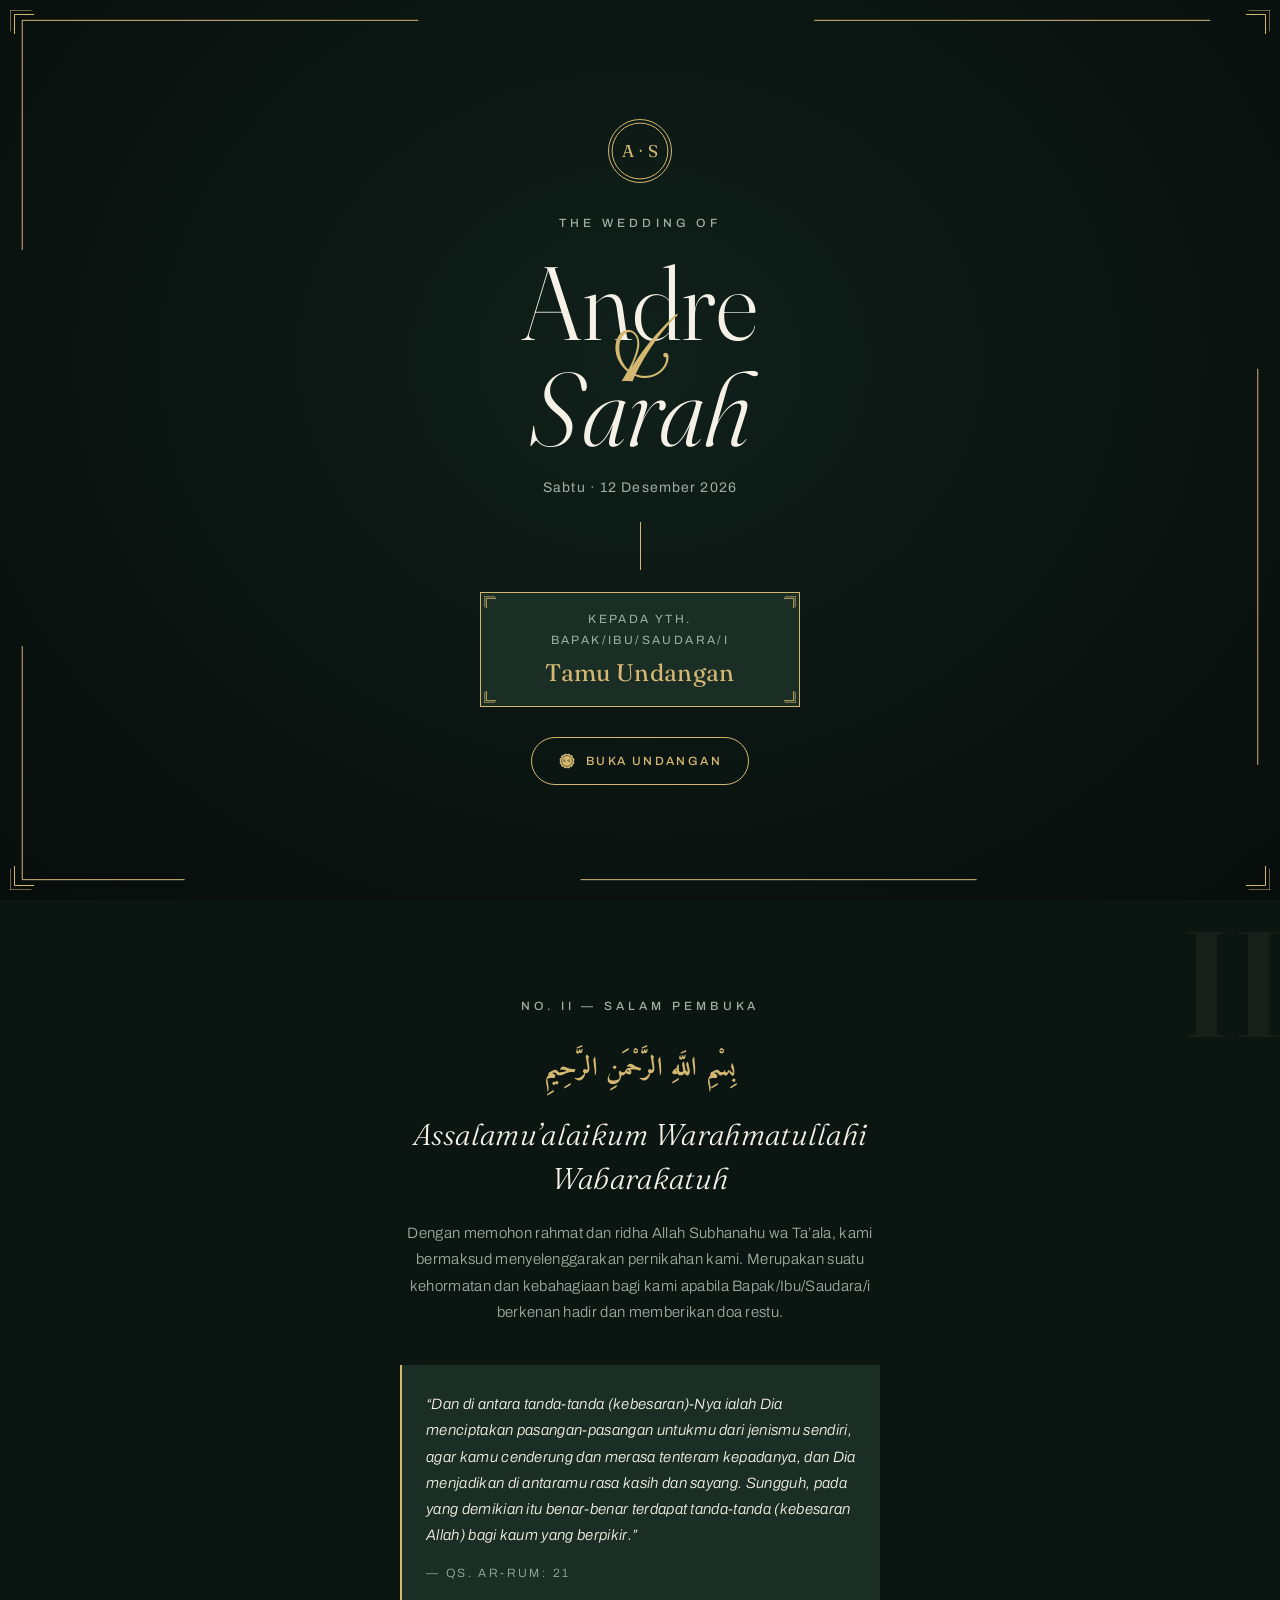
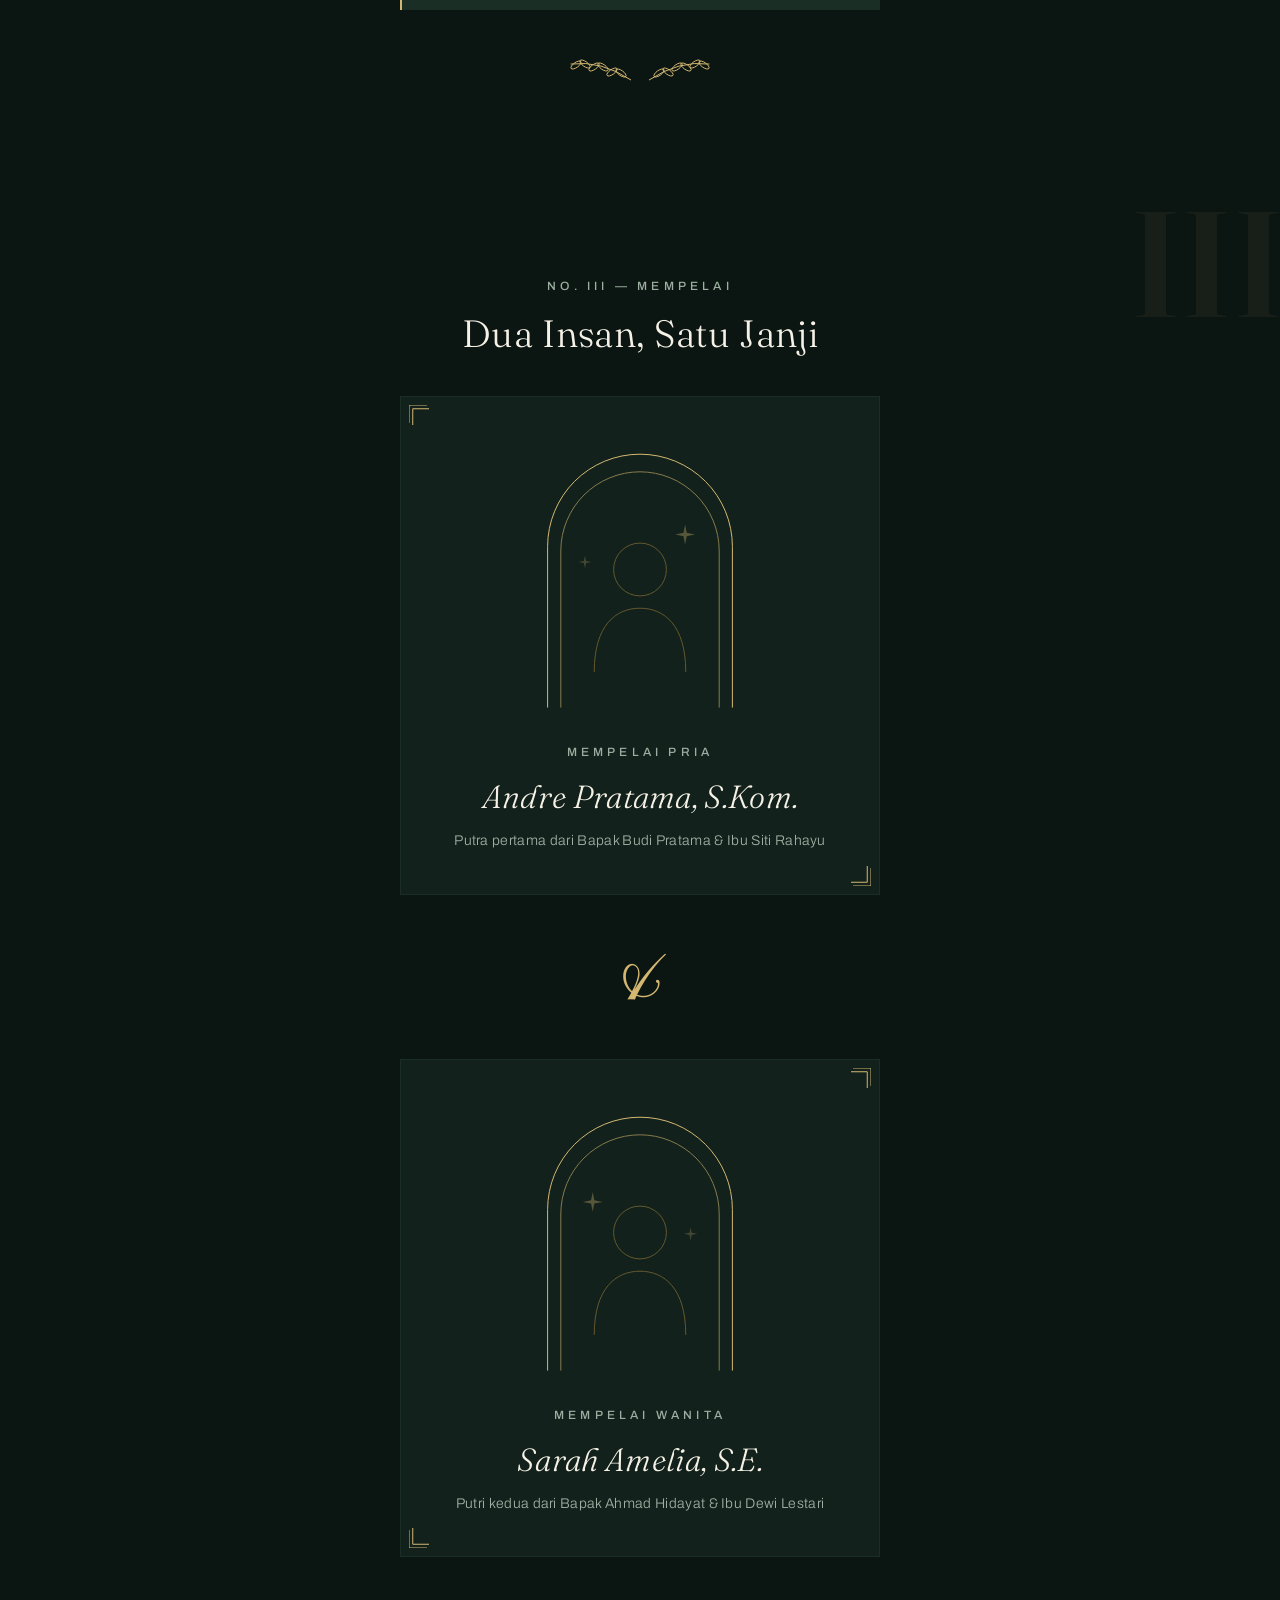
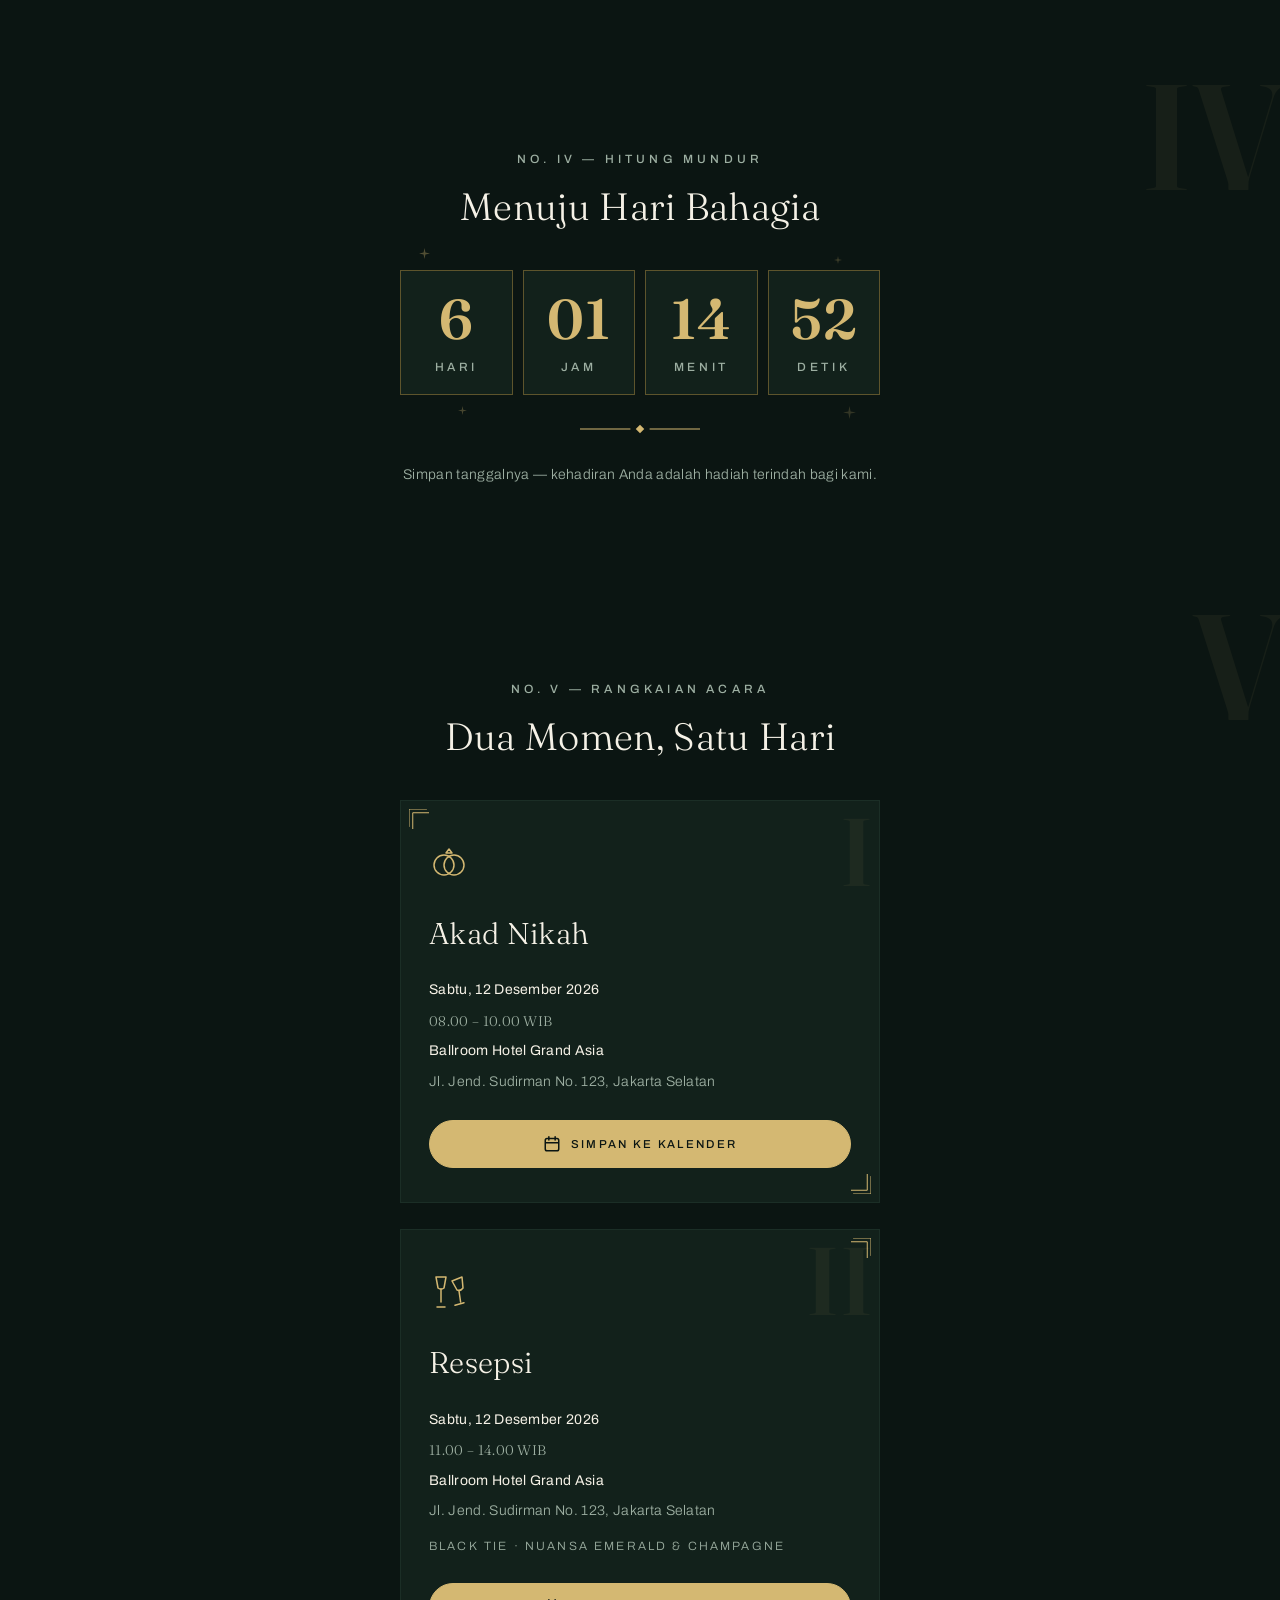
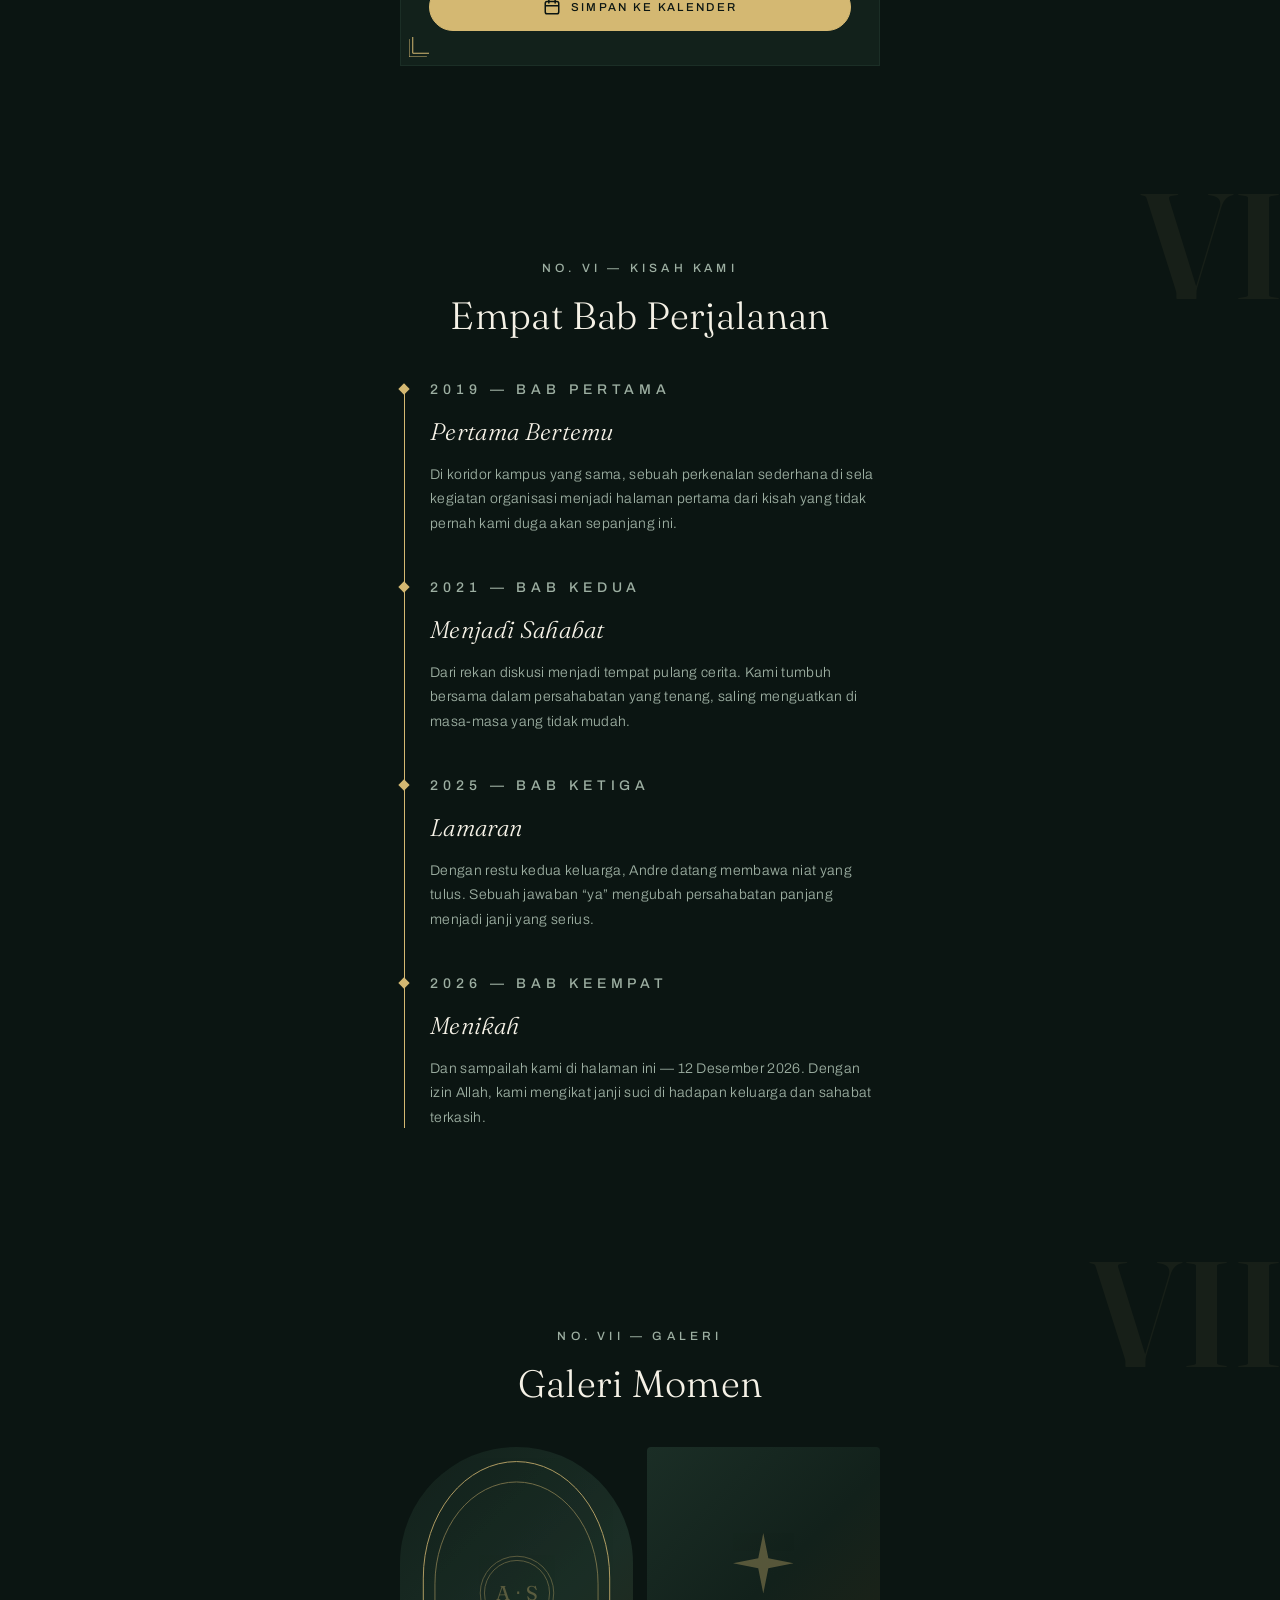
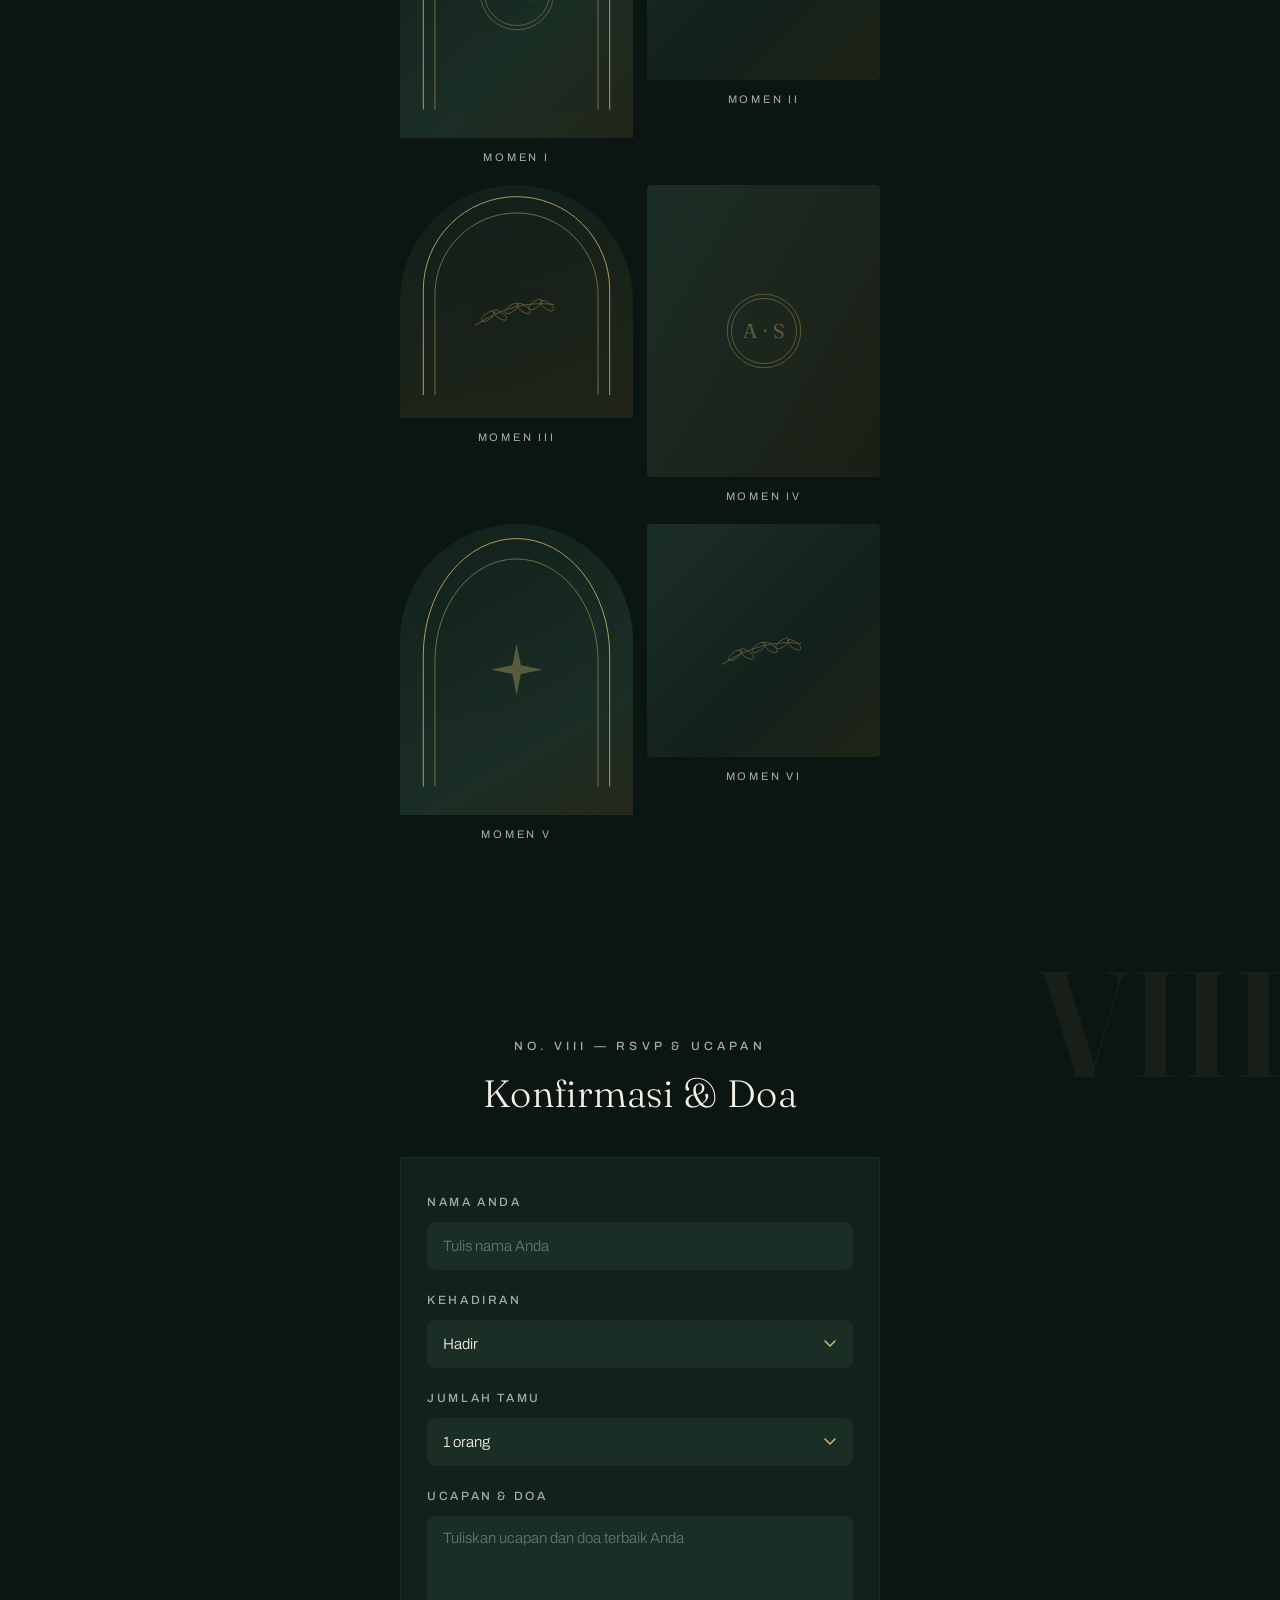
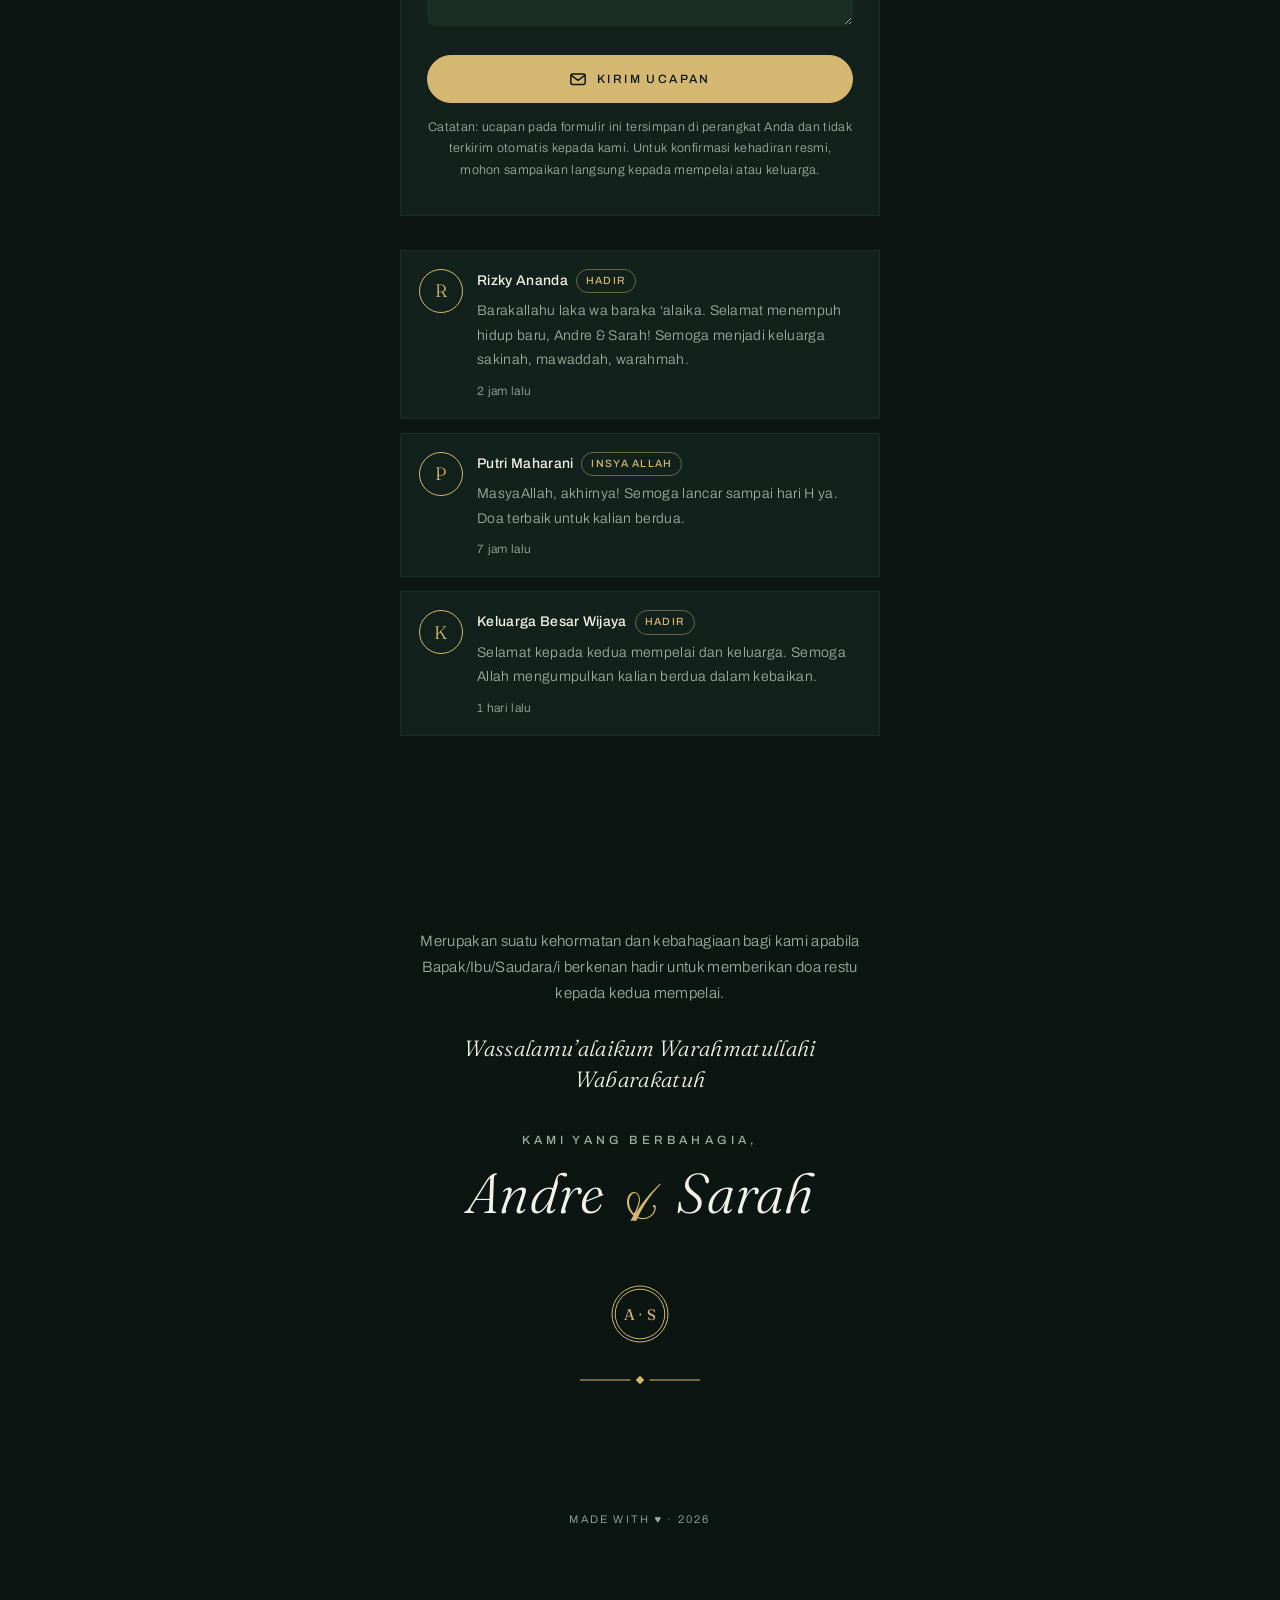
==== index.html @ 286a0708 "feat: undangan pernikahan digital + CMS Supabase (panel admin & RSVP)" ====
<!DOCTYPE html>
<html lang="id">
<head>
<meta charset="UTF-8">
<meta name="viewport" content="width=device-width, initial-scale=1">
<title>Undangan Pernikahan Andre &amp; Sarah</title>
<meta name="description" content="Undangan pernikahan Andre Pratama & Sarah Amelia — Sabtu, 12 Desember 2026, Ballroom Hotel Grand Asia, Jakarta Selatan.">
<meta property="og:title" content="Undangan Pernikahan Andre & Sarah">
<meta property="og:description" content="Dengan penuh syukur, kami mengundang Bapak/Ibu/Saudara/i pada pernikahan kami — Sabtu, 12 Desember 2026 di Ballroom Hotel Grand Asia, Jakarta Selatan.">
<meta property="og:type" content="website">
<link rel="preconnect" href="https://fonts.googleapis.com">
<link rel="preconnect" href="https://fonts.gstatic.com" crossorigin>
<link href="https://fonts.googleapis.com/css2?family=Fraunces:ital,opsz,wght@0,9..144,300;0,9..144,400;0,9..144,600;1,9..144,300;1,9..144,400;1,9..144,600&family=Archivo:wght@300;400;500&family=Pinyon+Script&family=Amiri:wght@400;700&display=swap" rel="stylesheet">
<link rel="stylesheet" href="css/style.css">
<noscript>
<style>
  .cover { display: none !important; }
  body.is-locked { overflow: auto !important; height: auto !important; }
  .reveal, [data-stagger].reveal > * { opacity: 1 !important; transform: none !important; }
  .hero-content { opacity: 1 !important; transform: none !important; }
  .hero-names .word { clip-path: inset(0) !important; }
  svg.draw use { stroke-dasharray: none !important; stroke-dashoffset: 0 !important; }
  svg.draw .orn-fill { opacity: 1 !important; }
  .timeline-spine { transform: none !important; }
  .story-node { transform: rotate(45deg) scale(1) !important; }
  .music-btn, .music-eq { display: none !important; }
</style>
</noscript>
</head>
<body class="is-locked">

<!-- ============ SVG SYMBOL LIBRARY (stroke-only, digambar sendiri) ============ -->
<svg style="display:none" aria-hidden="true" focusable="false">
  <defs>
    <linearGradient id="gradPortrait" x1="0" y1="0" x2="1" y2="1">
      <stop offset="0" stop-color="#1B2E26"/>
      <stop offset="1" stop-color="#12211B"/>
    </linearGradient>
  </defs>

  <!-- 1. Siku sudut art-deco -->
  <symbol id="corner" viewBox="0 0 32 32">
    <path d="M0 28 V0 H28" fill="none" stroke="currentColor" stroke-width="1" stroke-linecap="round" vector-effect="non-scaling-stroke" pathLength="1"/>
    <path d="M6 32 V6 H32" fill="none" stroke="currentColor" stroke-width="1" stroke-linecap="round" vector-effect="non-scaling-stroke" pathLength="1"/>
  </symbol>

  <!-- 2. Monogram lingkaran ganda A·S -->
  <symbol id="monogram" viewBox="0 0 80 80">
    <circle cx="40" cy="40" r="35" fill="none" stroke="currentColor" stroke-width="1" vector-effect="non-scaling-stroke" pathLength="1"/>
    <circle cx="40" cy="40" r="31" fill="none" stroke="currentColor" stroke-width="1" vector-effect="non-scaling-stroke" pathLength="1"/>
    <text x="40" y="47" text-anchor="middle" font-family="Fraunces, Georgia, serif" font-weight="400" font-size="19" fill="currentColor">A &#8231; S</text>
  </symbol>

  <!-- 3. Ranting zaitun -->
  <symbol id="olive" viewBox="0 0 64 44">
    <path d="M0 40 Q30 20 60 24" fill="none" stroke="currentColor" stroke-width="1" stroke-linecap="round" vector-effect="non-scaling-stroke" pathLength="1"/>
    <ellipse rx="6" ry="2.5" transform="translate(10 33) rotate(-35)" fill="none" stroke="currentColor" stroke-width="1" vector-effect="non-scaling-stroke" pathLength="1"/>
    <ellipse rx="6" ry="2.5" transform="translate(19 32) rotate(35)"  fill="none" stroke="currentColor" stroke-width="1" vector-effect="non-scaling-stroke" pathLength="1"/>
    <ellipse rx="6" ry="2.5" transform="translate(28 27) rotate(-35)" fill="none" stroke="currentColor" stroke-width="1" vector-effect="non-scaling-stroke" pathLength="1"/>
    <ellipse rx="6" ry="2.5" transform="translate(37 27) rotate(35)"  fill="none" stroke="currentColor" stroke-width="1" vector-effect="non-scaling-stroke" pathLength="1"/>
    <ellipse rx="6" ry="2.5" transform="translate(46 24) rotate(-35)" fill="none" stroke="currentColor" stroke-width="1" vector-effect="non-scaling-stroke" pathLength="1"/>
    <ellipse rx="6" ry="2.5" transform="translate(55 25) rotate(35)"  fill="none" stroke="currentColor" stroke-width="1" vector-effect="non-scaling-stroke" pathLength="1"/>
  </symbol>

  <!-- 4. Sparkle bintang-4 (satu-satunya fill selain seal/monogram text) -->
  <symbol id="sparkle" viewBox="0 0 24 24">
    <path d="M12 0 L14 10 L24 12 L14 14 L12 24 L10 14 L0 12 L10 10 Z" fill="currentColor" stroke="none"/>
  </symbol>

  <!-- 5. Divider hairline + belah ketupat -->
  <symbol id="divider" viewBox="0 0 120 12">
    <line x1="0" y1="6" x2="50" y2="6" stroke="currentColor" stroke-width="1" stroke-linecap="round" vector-effect="non-scaling-stroke" pathLength="1"/>
    <rect x="-3" y="-3" width="6" height="6" transform="translate(60 6) rotate(45)" fill="currentColor" stroke="none" class="orn-fill"/>
    <line x1="70" y1="6" x2="120" y2="6" stroke="currentColor" stroke-width="1" stroke-linecap="round" vector-effect="non-scaling-stroke" pathLength="1"/>
  </symbol>

  <!-- 6. Arch garis ganda -->
  <symbol id="arch" viewBox="0 0 100 100" preserveAspectRatio="none">
    <path d="M10 90 V45 A40 40 0 0 1 90 45 V90" fill="none" stroke="currentColor" stroke-width="1" stroke-linecap="round" vector-effect="non-scaling-stroke" pathLength="1"/>
    <path d="M15 90 V47 A35 35 0 0 1 85 47 V90" fill="none" stroke="currentColor" stroke-width="1" stroke-linecap="round" opacity="0.6" vector-effect="non-scaling-stroke" pathLength="1"/>
  </symbol>

  <!-- 7. Wax seal 12 lobus A·S -->
  <symbol id="seal" viewBox="0 0 80 80">
    <path d="M70 40
      A9 9 0 0 1 65.98 55 A9 9 0 0 1 55 65.98 A9 9 0 0 1 40 70
      A9 9 0 0 1 25 65.98 A9 9 0 0 1 14.02 55 A9 9 0 0 1 10 40
      A9 9 0 0 1 14.02 25 A9 9 0 0 1 25 14.02 A9 9 0 0 1 40 10
      A9 9 0 0 1 55 14.02 A9 9 0 0 1 65.98 25 A9 9 0 0 1 70 40 Z"
      fill="currentColor" stroke="none"/>
    <circle cx="40" cy="40" r="24" fill="none" stroke="#0B1512" stroke-width="1" opacity="0.55" vector-effect="non-scaling-stroke"/>
    <text x="40" y="46" text-anchor="middle" font-family="Fraunces, Georgia, serif" font-weight="400" font-size="17" fill="#0B1512">A&#183;S</text>
  </symbol>

  <!-- 8. Chip kartu -->
  <symbol id="chip" viewBox="0 0 28 20">
    <rect x="1" y="1" width="26" height="18" rx="4" fill="none" stroke="currentColor" stroke-width="1.5" vector-effect="non-scaling-stroke"/>
    <line x1="1" y1="7.5" x2="27" y2="7.5" stroke="currentColor" stroke-width="1.5" vector-effect="non-scaling-stroke"/>
    <line x1="1" y1="12.5" x2="27" y2="12.5" stroke="currentColor" stroke-width="1.5" vector-effect="non-scaling-stroke"/>
    <line x1="14" y1="7.5" x2="14" y2="12.5" stroke="currentColor" stroke-width="1.5" vector-effect="non-scaling-stroke"/>
  </symbol>

  <!-- 9. Ikon mini set (stroke 1.5) -->
  <symbol id="ic-pin" viewBox="0 0 20 20">
    <path d="M10 18 C10 18 4 12.5 4 8 A6 6 0 0 1 16 8 C16 12.5 10 18 10 18 Z" fill="none" stroke="currentColor" stroke-width="1.5" stroke-linecap="round" stroke-linejoin="round" vector-effect="non-scaling-stroke"/>
    <circle cx="10" cy="8" r="2.2" fill="none" stroke="currentColor" stroke-width="1.5" vector-effect="non-scaling-stroke"/>
  </symbol>
  <symbol id="ic-cal" viewBox="0 0 20 20">
    <rect x="2.5" y="4" width="15" height="13.5" rx="2" fill="none" stroke="currentColor" stroke-width="1.5" vector-effect="non-scaling-stroke"/>
    <line x1="2.5" y1="8.5" x2="17.5" y2="8.5" stroke="currentColor" stroke-width="1.5" vector-effect="non-scaling-stroke"/>
    <line x1="6.5" y1="2" x2="6.5" y2="5.5" stroke="currentColor" stroke-width="1.5" stroke-linecap="round" vector-effect="non-scaling-stroke"/>
    <line x1="13.5" y1="2" x2="13.5" y2="5.5" stroke="currentColor" stroke-width="1.5" stroke-linecap="round" vector-effect="non-scaling-stroke"/>
  </symbol>
  <symbol id="ic-note" viewBox="0 0 20 20">
    <path d="M7 16 V4.5 L16 3 V14" fill="none" stroke="currentColor" stroke-width="1.5" stroke-linecap="round" stroke-linejoin="round" vector-effect="non-scaling-stroke"/>
    <circle cx="4.8" cy="16" r="2.2" fill="none" stroke="currentColor" stroke-width="1.5" vector-effect="non-scaling-stroke"/>
    <circle cx="13.8" cy="14" r="2.2" fill="none" stroke="currentColor" stroke-width="1.5" vector-effect="non-scaling-stroke"/>
  </symbol>
  <symbol id="ic-copy" viewBox="0 0 20 20">
    <rect x="6.5" y="6.5" width="10" height="11" rx="2" fill="none" stroke="currentColor" stroke-width="1.5" vector-effect="non-scaling-stroke"/>
    <path d="M4 13.5 H3.5 A1.5 1.5 0 0 1 2 12 V4 A1.5 1.5 0 0 1 3.5 2.5 H11 A1.5 1.5 0 0 1 12.5 4 V4.5" fill="none" stroke="currentColor" stroke-width="1.5" stroke-linecap="round" vector-effect="non-scaling-stroke"/>
  </symbol>
  <symbol id="ic-check" viewBox="0 0 20 20">
    <path d="M4 10.5 L8.5 15 L16 5.5" fill="none" stroke="currentColor" stroke-width="1.5" stroke-linecap="round" stroke-linejoin="round" vector-effect="non-scaling-stroke"/>
  </symbol>
  <symbol id="ic-rings" viewBox="0 0 20 20">
    <circle cx="7.5" cy="11" r="5" fill="none" stroke="currentColor" stroke-width="1.5" vector-effect="non-scaling-stroke"/>
    <circle cx="12.5" cy="11" r="5" fill="none" stroke="currentColor" stroke-width="1.5" vector-effect="non-scaling-stroke"/>
    <path d="M10 3 L8.5 5 H11.5 Z" fill="none" stroke="currentColor" stroke-width="1.5" stroke-linejoin="round" vector-effect="non-scaling-stroke"/>
  </symbol>
  <symbol id="ic-toast" viewBox="0 0 20 20">
    <path d="M3.5 2.5 H8.5 L7.5 8 A2.6 2.6 0 0 1 4.5 8 Z" fill="none" stroke="currentColor" stroke-width="1.5" stroke-linecap="round" stroke-linejoin="round" vector-effect="non-scaling-stroke"/>
    <path d="M6 8.5 V15 M4 17.5 H8" fill="none" stroke="currentColor" stroke-width="1.5" stroke-linecap="round" vector-effect="non-scaling-stroke"/>
    <path d="M11.5 4.5 L16.5 2.5 L17 8 A2.6 2.6 0 0 1 14 9 Z" fill="none" stroke="currentColor" stroke-width="1.5" stroke-linecap="round" stroke-linejoin="round" vector-effect="non-scaling-stroke"/>
    <path d="M15 9.4 L15.8 15 M13 16.6 L17.5 15.4" fill="none" stroke="currentColor" stroke-width="1.5" stroke-linecap="round" vector-effect="non-scaling-stroke"/>
  </symbol>
  <symbol id="ic-envelope" viewBox="0 0 20 20">
    <rect x="2" y="4.5" width="16" height="11.5" rx="2" fill="none" stroke="currentColor" stroke-width="1.5" vector-effect="non-scaling-stroke"/>
    <path d="M2.5 6 L10 11.5 L17.5 6" fill="none" stroke="currentColor" stroke-width="1.5" stroke-linecap="round" stroke-linejoin="round" vector-effect="non-scaling-stroke"/>
  </symbol>

  <!-- Siluet potret -->
  <symbol id="silhouette" viewBox="0 0 100 100">
    <circle cx="50" cy="38" r="15" fill="none" stroke="#A8873F" stroke-width="1" opacity="0.55" vector-effect="non-scaling-stroke"/>
    <path d="M24 96 C24 70 36 60 50 60 C64 60 76 70 76 96" fill="none" stroke="#A8873F" stroke-width="1" opacity="0.55" stroke-linecap="round" vector-effect="non-scaling-stroke"/>
  </symbol>
</svg>

<!-- ============ COVER OVERLAY ============ -->
<div class="cover" id="cover">
  <!-- Panel kiri -->
  <div class="cover-panel cover-panel--left">
    <div class="cover-inner">
      <svg class="cover-frame" viewBox="0 0 100 100" preserveAspectRatio="none" aria-hidden="true">
        <rect x="0.5" y="0.5" width="99" height="99" fill="none" stroke="var(--gold)" stroke-width="1" vector-effect="non-scaling-stroke" pathLength="1"/>
      </svg>
      <svg class="cover-corner cover-corner--tl" aria-hidden="true"><use href="#corner"/></svg>
      <svg class="cover-corner cover-corner--tr" aria-hidden="true"><use href="#corner"/></svg>
      <svg class="cover-corner cover-corner--br" aria-hidden="true"><use href="#corner"/></svg>
      <svg class="cover-corner cover-corner--bl" aria-hidden="true"><use href="#corner"/></svg>

      <svg class="cover-mono" aria-hidden="true"><use href="#monogram"/></svg>
      <p class="eyebrow cover-fade cf-1">The Wedding Of</p>
      <div class="cover-names cover-fade cf-2">
        <span class="name name--groom">Andre</span>
        <span class="sr-only"> dan </span>
        <span class="cover-amp script" aria-hidden="true">&amp;</span>
        <span class="name name--bride">Sarah</span>
      </div>
      <p class="cover-date cover-fade cf-3">Sabtu &#183; 12 Desember 2026</p>
      <div class="cover-vline cover-fade cf-4" aria-hidden="true"></div>
      <div class="guest-chip cover-fade cf-5">
        <svg class="chip-corner chip-corner--tl" aria-hidden="true"><use href="#corner"/></svg>
        <svg class="chip-corner chip-corner--tr" aria-hidden="true"><use href="#corner"/></svg>
        <svg class="chip-corner chip-corner--br" aria-hidden="true"><use href="#corner"/></svg>
        <svg class="chip-corner chip-corner--bl" aria-hidden="true"><use href="#corner"/></svg>
        <p class="chip-label">Kepada Yth. Bapak/Ibu/Saudara/i</p>
        <p class="chip-name js-guest">Tamu Undangan</p>
      </div>
      <button type="button" class="btn js-open cover-fade cf-6">
        <svg aria-hidden="true"><use href="#seal"/></svg>
        <span>Buka Undangan</span>
      </button>
    </div>
  </div>
  <!-- Panel kanan (cermin visual, disembunyikan dari pembaca layar) -->
  <div class="cover-panel cover-panel--right" aria-hidden="true">
    <div class="cover-inner">
      <svg class="cover-frame" viewBox="0 0 100 100" preserveAspectRatio="none">
        <rect x="0.5" y="0.5" width="99" height="99" fill="none" stroke="var(--gold)" stroke-width="1" vector-effect="non-scaling-stroke" pathLength="1"/>
      </svg>
      <svg class="cover-corner cover-corner--tl"><use href="#corner"/></svg>
      <svg class="cover-corner cover-corner--tr"><use href="#corner"/></svg>
      <svg class="cover-corner cover-corner--br"><use href="#corner"/></svg>
      <svg class="cover-corner cover-corner--bl"><use href="#corner"/></svg>

      <svg class="cover-mono"><use href="#monogram"/></svg>
      <p class="eyebrow cover-fade cf-1">The Wedding Of</p>
      <div class="cover-names cover-fade cf-2">
        <span class="name name--groom">Andre</span>
        <span class="cover-amp script">&amp;</span>
        <span class="name name--bride">Sarah</span>
      </div>
      <p class="cover-date cover-fade cf-3">Sabtu &#183; 12 Desember 2026</p>
      <div class="cover-vline cover-fade cf-4"></div>
      <div class="guest-chip cover-fade cf-5">
        <svg class="chip-corner chip-corner--tl"><use href="#corner"/></svg>
        <svg class="chip-corner chip-corner--tr"><use href="#corner"/></svg>
        <svg class="chip-corner chip-corner--br"><use href="#corner"/></svg>
        <svg class="chip-corner chip-corner--bl"><use href="#corner"/></svg>
        <p class="chip-label">Kepada Yth. Bapak/Ibu/Saudara/i</p>
        <p class="chip-name js-guest">Tamu Undangan</p>
      </div>
      <button type="button" class="btn js-open cover-fade cf-6" tabindex="-1">
        <svg aria-hidden="true"><use href="#seal"/></svg>
        <span>Buka Undangan</span>
      </button>
    </div>
  </div>
</div>

<main id="utama">

  <!-- ============ No. I — HERO ============ -->
  <section class="section hero" aria-labelledby="hero-title">
    <span class="ghost" aria-hidden="true">I</span>
    <div class="hero-content">
      <p class="eyebrow center" style="margin-bottom:20px">No. I &#8212; The Wedding Of</p>
      <h1 id="hero-title" class="hero-names">
        <span class="word word--andre">Andre</span>
        <span class="sr-only"> dan </span>
        <span class="hero-amp" aria-hidden="true">&amp;</span>
        <span class="word word--sarah">Sarah</span>
      </h1>
      <p class="hero-date-num" data-bind="date.numeric">12 . 12 . 2026</p>
      <p class="hero-sub" data-bind="date.display">Sabtu, 12 Desember 2026</p>

      <svg class="spark" style="top:12%; left:10%; width:12px; height:12px; opacity:0.35" aria-hidden="true"><use href="#sparkle"/></svg>
      <svg class="spark" style="top:20%; right:12%; width:8px; height:8px; opacity:0.25" aria-hidden="true"><use href="#sparkle"/></svg>
      <svg class="spark" style="top:46%; left:6%; width:10px; height:10px; opacity:0.3" aria-hidden="true"><use href="#sparkle"/></svg>
      <svg class="spark" style="bottom:26%; right:8%; width:16px; height:16px; opacity:0.2" aria-hidden="true"><use href="#sparkle"/></svg>
      <svg class="spark" style="bottom:14%; left:16%; width:9px; height:9px; opacity:0.4" aria-hidden="true"><use href="#sparkle"/></svg>

      <p class="hero-scroll" aria-hidden="true">Gulir</p>
    </div>
    <div class="marquee" aria-hidden="true">
      <div class="marquee-track">
        <span>Andre &amp; Sarah &#8212; Sabtu 12 Desember 2026 &#8212; Andre &amp; Sarah &#8212; Sabtu 12 Desember 2026 &#8212; Andre &amp; Sarah &#8212; Sabtu 12 Desember 2026 &#8212;&nbsp;</span>
        <span>Andre &amp; Sarah &#8212; Sabtu 12 Desember 2026 &#8212; Andre &amp; Sarah &#8212; Sabtu 12 Desember 2026 &#8212; Andre &amp; Sarah &#8212; Sabtu 12 Desember 2026 &#8212;&nbsp;</span>
      </div>
    </div>
  </section>

  <!-- ============ No. II — SALAM PEMBUKA ============ -->
  <section class="section center" aria-labelledby="salam-title">
    <span class="ghost" aria-hidden="true">II</span>
    <div class="container">
      <header class="sec-head reveal center" style="margin-bottom:26px">
        <p class="eyebrow">No. II &#8212; Salam Pembuka</p>
      </header>
      <div class="reveal" data-stagger>
        <p class="arabic" lang="ar" dir="rtl">&#1576;&#1616;&#1587;&#1618;&#1605;&#1616; &#1575;&#1604;&#1604;&#1617;&#1614;&#1607;&#1616; &#1575;&#1604;&#1585;&#1617;&#1614;&#1581;&#1618;&#1605;&#1614;&#1606;&#1616; &#1575;&#1604;&#1585;&#1617;&#1614;&#1581;&#1616;&#1610;&#1605;&#1616;</p>
        <h2 id="salam-title" class="salam-fraunces">Assalamu&#8217;alaikum Warahmatullahi Wabarakatuh</h2>
        <p class="opening-para">Dengan memohon rahmat dan ridha Allah Subhanahu wa Ta&#8217;ala, kami bermaksud menyelenggarakan pernikahan kami. Merupakan suatu kehormatan dan kebahagiaan bagi kami apabila Bapak/Ibu/Saudara/i berkenan hadir dan memberikan doa restu.</p>
      </div>
      <blockquote class="quote-block reveal">
        <p data-bind="quote.text">&#8220;Dan di antara tanda-tanda (kebesaran)-Nya ialah Dia menciptakan pasangan-pasangan untukmu dari jenismu sendiri, agar kamu cenderung dan merasa tenteram kepadanya, dan Dia menjadikan di antaramu rasa kasih dan sayang. Sungguh, pada yang demikian itu benar-benar terdapat tanda-tanda (kebesaran Allah) bagi kaum yang berpikir.&#8221;</p>
        <cite data-bind="quote.source">&#8212; QS. Ar-Rum: 21</cite>
      </blockquote>
      <div class="olive-pair reveal">
        <svg class="draw" aria-hidden="true"><use href="#olive"/></svg>
        <svg class="draw" aria-hidden="true"><use href="#olive"/></svg>
      </div>
    </div>
  </section>

  <!-- ============ No. III — MEMPELAI ============ -->
  <section class="section" aria-labelledby="mempelai-title">
    <span class="ghost" aria-hidden="true">III</span>
    <div class="container">
      <header class="sec-head reveal center">
        <p class="eyebrow">No. III &#8212; Mempelai</p>
        <h2 id="mempelai-title">Dua Insan, Satu Janji</h2>
      </header>

      <article class="couple-card reveal">
        <svg class="card-corner" style="top:8px; left:8px" aria-hidden="true"><use href="#corner"/></svg>
        <svg class="card-corner" style="bottom:8px; right:8px; transform:rotate(180deg)" aria-hidden="true"><use href="#corner"/></svg>
        <svg class="portrait" viewBox="0 0 100 125" role="img" aria-label="Ilustrasi potret mempelai pria">
          <path d="M8 121 V48 A42 42 0 0 1 92 48 V121 Z" fill="url(#gradPortrait)"/>
          <path d="M8 121 V48 A42 42 0 0 1 92 48 V121" fill="none" stroke="var(--gold)" stroke-width="1" stroke-linecap="round" vector-effect="non-scaling-stroke"/>
          <path d="M14 121 V50 A36 36 0 0 1 86 50 V121" fill="none" stroke="var(--gold)" stroke-width="1" stroke-linecap="round" opacity="0.6" vector-effect="non-scaling-stroke"/>
          <use href="#silhouette" x="10" y="28" width="80" height="80"/>
          <use href="#sparkle" x="66" y="38" width="9" height="9" style="color:var(--gold); opacity:0.35"/>
          <use href="#sparkle" x="22" y="52" width="6" height="6" style="color:var(--gold); opacity:0.25"/>
        </svg>
        <p class="eyebrow">Mempelai Pria</p>
        <h3 class="couple-name" data-bind="groom.name">Andre Pratama, S.Kom.</h3>
        <p class="couple-parents" data-bind="groom.parents">Putra pertama dari Bapak Budi Pratama &amp; Ibu Siti Rahayu</p>
      </article>

      <p class="couple-amp reveal" aria-hidden="true">&amp;</p>

      <article class="couple-card reveal">
        <svg class="card-corner" style="top:8px; right:8px; transform:rotate(90deg)" aria-hidden="true"><use href="#corner"/></svg>
        <svg class="card-corner" style="bottom:8px; left:8px; transform:rotate(270deg)" aria-hidden="true"><use href="#corner"/></svg>
        <svg class="portrait" viewBox="0 0 100 125" role="img" aria-label="Ilustrasi potret mempelai wanita">
          <path d="M8 121 V48 A42 42 0 0 1 92 48 V121 Z" fill="url(#gradPortrait)"/>
          <path d="M8 121 V48 A42 42 0 0 1 92 48 V121" fill="none" stroke="var(--gold)" stroke-width="1" stroke-linecap="round" vector-effect="non-scaling-stroke"/>
          <path d="M14 121 V50 A36 36 0 0 1 86 50 V121" fill="none" stroke="var(--gold)" stroke-width="1" stroke-linecap="round" opacity="0.6" vector-effect="non-scaling-stroke"/>
          <use href="#silhouette" x="10" y="28" width="80" height="80"/>
          <use href="#sparkle" x="24" y="40" width="9" height="9" style="color:var(--gold); opacity:0.35"/>
          <use href="#sparkle" x="70" y="56" width="6" height="6" style="color:var(--gold); opacity:0.25"/>
        </svg>
        <p class="eyebrow">Mempelai Wanita</p>
        <h3 class="couple-name" data-bind="bride.name">Sarah Amelia, S.E.</h3>
        <p class="couple-parents" data-bind="bride.parents">Putri kedua dari Bapak Ahmad Hidayat &amp; Ibu Dewi Lestari</p>
      </article>
    </div>
  </section>

  <!-- ============ No. IV — HITUNG MUNDUR ============ -->
  <section class="section" aria-labelledby="countdown-title">
    <span class="ghost" aria-hidden="true">IV</span>
    <div class="container">
      <header class="sec-head reveal center">
        <p class="eyebrow">No. IV &#8212; Hitung Mundur</p>
        <h2 id="countdown-title">Menuju Hari Bahagia</h2>
      </header>
      <div class="countdown-wrap reveal" id="countdownWrap">
        <svg class="spark" style="top:-22px; left:4%; width:11px; height:11px; opacity:0.35" aria-hidden="true"><use href="#sparkle"/></svg>
        <svg class="spark" style="top:-14px; right:8%; width:8px; height:8px; opacity:0.25" aria-hidden="true"><use href="#sparkle"/></svg>
        <svg class="spark" style="bottom:-20px; left:12%; width:9px; height:9px; opacity:0.3" aria-hidden="true"><use href="#sparkle"/></svg>
        <svg class="spark" style="bottom:-24px; right:5%; width:13px; height:13px; opacity:0.2" aria-hidden="true"><use href="#sparkle"/></svg>
        <div class="countdown" role="timer" aria-label="Hitung mundur menuju hari pernikahan">
          <div class="cd-box"><span class="cd-num" id="cdDays">--</span><span class="cd-label">Hari</span></div>
          <div class="cd-box"><span class="cd-num" id="cdHours">--</span><span class="cd-label">Jam</span></div>
          <div class="cd-box"><span class="cd-num" id="cdMins">--</span><span class="cd-label">Menit</span></div>
          <div class="cd-box"><span class="cd-num" id="cdSecs">--</span><span class="cd-label">Detik</span></div>
        </div>
        <p class="cd-done">Hari Bahagia Telah Tiba</p>
      </div>
      <div class="divider-wrap reveal"><svg class="draw" aria-hidden="true"><use href="#divider"/></svg></div>
      <p class="center reveal" style="color:var(--muted); font-size:14px">Simpan tanggalnya &#8212; kehadiran Anda adalah hadiah terindah bagi kami.</p>
    </div>
  </section>

  <!-- ============ No. V — RANGKAIAN ACARA ============ -->
  <section class="section" aria-labelledby="acara-title">
    <span class="ghost" aria-hidden="true">V</span>
    <div class="container">
      <header class="sec-head reveal center">
        <p class="eyebrow">No. V &#8212; Rangkaian Acara</p>
        <h2 id="acara-title">Dua Momen, Satu Hari</h2>
      </header>

      <article class="event-card reveal">
        <span class="ghost" aria-hidden="true">I</span>
        <svg style="position:absolute; top:8px; left:8px; width:20px; height:20px; color:var(--gold)" aria-hidden="true"><use href="#corner"/></svg>
        <svg style="position:absolute; bottom:8px; right:8px; width:20px; height:20px; color:var(--gold); transform:rotate(180deg)" aria-hidden="true"><use href="#corner"/></svg>
        <svg class="ev-icon" aria-hidden="true"><use href="#ic-rings"/></svg>
        <h3 data-bind="events.0.name">Akad Nikah</h3>
        <div class="ev-rows">
          <p class="ev-strong" data-bind="date.display">Sabtu, 12 Desember 2026</p>
          <p class="ev-time" data-bind="events.0.time">08.00 &#8211; 10.00 WIB</p>
          <p class="ev-strong" data-bind="venue.name">Ballroom Hotel Grand Asia</p>
          <p data-bind="venue.address">Jl. Jend. Sudirman No. 123, Jakarta Selatan</p>
        </div>
        <div class="ev-actions">
          <a class="btn js-maps" href="https://www.google.com/maps/search/?api=1&amp;query=Ballroom%20Hotel%20Grand%20Asia%2C%20Jl.%20Jend.%20Sudirman%20No.%20123%2C%20Jakarta%20Selatan" target="_blank" rel="noopener">
            <svg aria-hidden="true"><use href="#ic-pin"/></svg>
            <span>Petunjuk Lokasi</span>
          </a>
          <a class="btn btn--solid js-calendar" href="#" target="_blank" rel="noopener">
            <svg aria-hidden="true"><use href="#ic-cal"/></svg>
            <span>Simpan ke Kalender</span>
          </a>
        </div>
      </article>

      <article class="event-card reveal">
        <span class="ghost" aria-hidden="true">II</span>
        <svg style="position:absolute; top:8px; right:8px; width:20px; height:20px; color:var(--gold); transform:rotate(90deg)" aria-hidden="true"><use href="#corner"/></svg>
        <svg style="position:absolute; bottom:8px; left:8px; width:20px; height:20px; color:var(--gold); transform:rotate(270deg)" aria-hidden="true"><use href="#corner"/></svg>
        <svg class="ev-icon" aria-hidden="true"><use href="#ic-toast"/></svg>
        <h3 data-bind="events.1.name">Resepsi</h3>
        <div class="ev-rows">
          <p class="ev-strong" data-bind="date.display">Sabtu, 12 Desember 2026</p>
          <p class="ev-time" data-bind="events.1.time">11.00 &#8211; 14.00 WIB</p>
          <p class="ev-strong" data-bind="venue.name">Ballroom Hotel Grand Asia</p>
          <p data-bind="venue.address">Jl. Jend. Sudirman No. 123, Jakarta Selatan</p>
        </div>
        <p class="ev-dress" data-bind="events.1.dresscode">Black Tie &#183; Nuansa Emerald &amp; Champagne</p>
        <div class="ev-actions">
          <a class="btn js-maps" href="https://www.google.com/maps/search/?api=1&amp;query=Ballroom%20Hotel%20Grand%20Asia%2C%20Jl.%20Jend.%20Sudirman%20No.%20123%2C%20Jakarta%20Selatan" target="_blank" rel="noopener">
            <svg aria-hidden="true"><use href="#ic-pin"/></svg>
            <span>Petunjuk Lokasi</span>
          </a>
          <a class="btn btn--solid js-calendar" href="#" target="_blank" rel="noopener">
            <svg aria-hidden="true"><use href="#ic-cal"/></svg>
            <span>Simpan ke Kalender</span>
          </a>
        </div>
      </article>
    </div>
  </section>

  <!-- ============ No. VI — KISAH KAMI ============ -->
  <section class="section" aria-labelledby="kisah-title">
    <span class="ghost" aria-hidden="true">VI</span>
    <div class="container">
      <header class="sec-head reveal center">
        <p class="eyebrow">No. VI &#8212; Kisah Kami</p>
        <h2 id="kisah-title">Empat Bab Perjalanan</h2>
      </header>
      <div class="timeline reveal" id="timeline">
        <div class="timeline-spine" aria-hidden="true"></div>
        <article class="story-item">
          <span class="story-node" aria-hidden="true"></span>
          <p class="story-year">2019 &#8212; Bab Pertama</p>
          <h3>Pertama Bertemu</h3>
          <p>Di koridor kampus yang sama, sebuah perkenalan sederhana di sela kegiatan organisasi menjadi halaman pertama dari kisah yang tidak pernah kami duga akan sepanjang ini.</p>
        </article>
        <article class="story-item">
          <span class="story-node" aria-hidden="true"></span>
          <p class="story-year">2021 &#8212; Bab Kedua</p>
          <h3>Menjadi Sahabat</h3>
          <p>Dari rekan diskusi menjadi tempat pulang cerita. Kami tumbuh bersama dalam persahabatan yang tenang, saling menguatkan di masa-masa yang tidak mudah.</p>
        </article>
        <article class="story-item">
          <span class="story-node" aria-hidden="true"></span>
          <p class="story-year">2025 &#8212; Bab Ketiga</p>
          <h3>Lamaran</h3>
          <p>Dengan restu kedua keluarga, Andre datang membawa niat yang tulus. Sebuah jawaban &#8220;ya&#8221; mengubah persahabatan panjang menjadi janji yang serius.</p>
        </article>
        <article class="story-item">
          <span class="story-node" aria-hidden="true"></span>
          <p class="story-year">2026 &#8212; Bab Keempat</p>
          <h3>Menikah</h3>
          <p>Dan sampailah kami di halaman ini &#8212; 12 Desember 2026. Dengan izin Allah, kami mengikat janji suci di hadapan keluarga dan sahabat terkasih.</p>
        </article>
      </div>
    </div>
  </section>

  <!-- ============ No. VII — GALERI ============ -->
  <section class="section" aria-labelledby="galeri-title">
    <span class="ghost" aria-hidden="true">VII</span>
    <div class="container">
      <header class="sec-head reveal center">
        <p class="eyebrow">No. VII &#8212; Galeri</p>
        <h2 id="galeri-title">Galeri Momen</h2>
      </header>
      <div class="gallery reveal" data-stagger>
        <figure class="g-cell">
          <div class="g-frame is-arch ratio-45 g-1">
            <svg class="g-arch-line" viewBox="0 0 100 100" preserveAspectRatio="none" aria-hidden="true"><use href="#arch"/></svg>
            <svg class="g-orn" viewBox="0 0 80 80" aria-hidden="true"><use href="#monogram"/></svg>
          </div>
          <figcaption class="g-cap">Momen I</figcaption>
        </figure>
        <figure class="g-cell">
          <div class="g-frame is-square ratio-11 g-2">
            <svg class="g-orn" viewBox="0 0 24 24" style="width:26%" aria-hidden="true"><use href="#sparkle"/></svg>
          </div>
          <figcaption class="g-cap">Momen II</figcaption>
        </figure>
        <figure class="g-cell">
          <div class="g-frame is-arch ratio-11 g-3">
            <svg class="g-arch-line" viewBox="0 0 100 100" preserveAspectRatio="none" aria-hidden="true"><use href="#arch"/></svg>
            <svg class="g-orn" viewBox="0 0 64 44" aria-hidden="true"><use href="#olive"/></svg>
          </div>
          <figcaption class="g-cap">Momen III</figcaption>
        </figure>
        <figure class="g-cell">
          <div class="g-frame is-square ratio-45 g-4">
            <svg class="g-orn" viewBox="0 0 80 80" aria-hidden="true"><use href="#monogram"/></svg>
          </div>
          <figcaption class="g-cap">Momen IV</figcaption>
        </figure>
        <figure class="g-cell">
          <div class="g-frame is-arch ratio-45 g-5">
            <svg class="g-arch-line" viewBox="0 0 100 100" preserveAspectRatio="none" aria-hidden="true"><use href="#arch"/></svg>
            <svg class="g-orn" viewBox="0 0 24 24" style="width:22%" aria-hidden="true"><use href="#sparkle"/></svg>
          </div>
          <figcaption class="g-cap">Momen V</figcaption>
        </figure>
        <figure class="g-cell">
          <div class="g-frame is-square ratio-11 g-6">
            <svg class="g-orn" viewBox="0 0 64 44" aria-hidden="true"><use href="#olive"/></svg>
          </div>
          <figcaption class="g-cap">Momen VI</figcaption>
        </figure>
      </div>
    </div>
  </section>

  <!-- ============ No. VIII — RSVP & UCAPAN ============ -->
  <section class="section" aria-labelledby="rsvp-title">
    <span class="ghost" aria-hidden="true">VIII</span>
    <div class="container">
      <header class="sec-head reveal center">
        <p class="eyebrow">No. VIII &#8212; RSVP &amp; Ucapan</p>
        <h2 id="rsvp-title">Konfirmasi &amp; Doa</h2>
      </header>
      <form class="rsvp-card reveal" id="rsvpForm" novalidate>
        <div class="field">
          <label for="fName">Nama Anda</label>
          <input type="text" id="fName" name="name" required maxlength="60" autocomplete="name" placeholder="Tulis nama Anda">
        </div>
        <div class="field">
          <label for="fAttend">Kehadiran</label>
          <select id="fAttend" name="attendance">
            <option value="Hadir">Hadir</option>
            <option value="Berhalangan">Berhalangan</option>
            <option value="Insya Allah">Insya Allah</option>
          </select>
        </div>
        <div class="field">
          <label for="fGuests">Jumlah Tamu</label>
          <select id="fGuests" name="guests">
            <option value="1">1 orang</option>
            <option value="2">2 orang</option>
            <option value="3">3 orang</option>
            <option value="4">4 orang</option>
            <option value="5">5 orang</option>
          </select>
        </div>
        <div class="field">
          <label for="fMessage">Ucapan &amp; Doa</label>
          <textarea id="fMessage" name="message" maxlength="500" placeholder="Tuliskan ucapan dan doa terbaik Anda"></textarea>
        </div>
        <button type="submit" class="btn btn--solid rsvp-submit">
          <svg aria-hidden="true"><use href="#ic-envelope"/></svg>
          <span>Kirim Ucapan</span>
        </button>
        <p class="rsvp-note" id="rsvpNote" role="status" aria-live="polite">Terima kasih, ucapan dan doa Anda telah tersimpan.</p>
        <a class="btn rsvp-wa" id="rsvpWaLink" target="_blank" rel="noopener" hidden>
          <svg aria-hidden="true"><use href="#ic-envelope"/></svg>
          <span>Teruskan Konfirmasi via WhatsApp</span>
        </a>
        <p class="rsvp-hint">Catatan: ucapan pada formulir ini tersimpan di perangkat Anda dan tidak terkirim otomatis kepada kami. Untuk konfirmasi kehadiran resmi, mohon sampaikan langsung kepada mempelai atau keluarga.</p>
      </form>
      <div class="wish-list" id="wishList"></div>
    </div>
  </section>

  <!-- ============ No. IX — AMPLOP DIGITAL ============ -->
  <section class="section" id="amplopSection" aria-labelledby="amplop-title">
    <span class="ghost" aria-hidden="true">IX</span>
    <div class="container center">
      <header class="sec-head reveal center" style="margin-bottom:22px">
        <p class="eyebrow">No. IX &#8212; Amplop Digital</p>
        <svg class="seal-icon" style="margin-top:22px" aria-hidden="true"><use href="#seal"/></svg>
        <h2 id="amplop-title">Tanda Kasih</h2>
      </header>
      <p class="envelope-intro reveal">Doa restu Bapak/Ibu/Saudara/i adalah karunia terindah bagi kami. Namun apabila memberi merupakan ungkapan tanda kasih, kami dengan senang hati menerimanya melalui amplop digital berikut.</p>

      <div class="reveal" data-stagger>
        <article class="bank-card">
          <div class="bank-top">
            <svg class="bank-chip" aria-hidden="true"><use href="#chip"/></svg>
            <p class="bank-name" data-bind="accounts.0.bank">BCA</p>
          </div>
          <p class="bank-number" data-bind="accounts.0.display">1234 5678 90</p>
          <p class="bank-holder" data-bind="accounts.0.holder">a.n. Andre Pratama</p>
          <div class="bank-actions">
            <button type="button" class="btn btn--dark copy-btn" data-copy-index="0" aria-label="Salin nomor rekening BCA">
              <svg class="ic-copy" aria-hidden="true"><use href="#ic-copy"/></svg>
              <svg class="ic-check" aria-hidden="true"><use href="#ic-check"/></svg>
              <span>Salin Nomor</span>
            </button>
          </div>
        </article>
        <article class="bank-card">
          <div class="bank-top">
            <svg class="bank-chip" aria-hidden="true"><use href="#chip"/></svg>
            <p class="bank-name" data-bind="accounts.1.bank">DANA</p>
          </div>
          <p class="bank-number" data-bind="accounts.1.display">0812-3456-7890</p>
          <p class="bank-holder" data-bind="accounts.1.holder">a.n. Sarah Amelia</p>
          <div class="bank-actions">
            <button type="button" class="btn btn--dark copy-btn" data-copy-index="1" aria-label="Salin nomor DANA">
              <svg class="ic-copy" aria-hidden="true"><use href="#ic-copy"/></svg>
              <svg class="ic-check" aria-hidden="true"><use href="#ic-check"/></svg>
              <span>Salin Nomor</span>
            </button>
          </div>
        </article>
      </div>
    </div>
  </section>

  <!-- ============ PENUTUP ============ -->
  <section class="section center" aria-labelledby="penutup-title">
    <div class="container">
      <h2 id="penutup-title" class="sr-only">Penutup</h2>
      <div class="reveal" data-stagger>
        <p class="opening-para" style="margin-top:0">Merupakan suatu kehormatan dan kebahagiaan bagi kami apabila Bapak/Ibu/Saudara/i berkenan hadir untuk memberikan doa restu kepada kedua mempelai.</p>
        <p class="salam-fraunces" style="font-size:22px; margin-top:26px">Wassalamu&#8217;alaikum Warahmatullahi Wabarakatuh</p>
        <p class="eyebrow" style="margin-top:34px">Kami yang berbahagia,</p>
        <p class="closing-names">Andre<span class="sr-only"> dan </span><span class="amp" aria-hidden="true">&amp;</span>Sarah</p>
        <svg class="closing-mono draw" aria-hidden="true"><use href="#monogram"/></svg>
        <div class="divider-wrap"><svg class="draw" aria-hidden="true"><use href="#divider"/></svg></div>
      </div>
    </div>
  </section>

  <p class="footer-note">Made with &#9829; &#183; 2026</p>
</main>

<!-- Tombol musik floating -->
<button type="button" class="music-btn" id="musicBtn" aria-label="Putar musik latar" aria-pressed="false">
  <span class="music-disc" aria-hidden="true"></span>
  <svg class="ic-note" aria-hidden="true"><use href="#ic-note"/></svg>
</button>
<div class="music-eq" id="musicEq" aria-hidden="true"><span></span><span></span><span></span></div>

<!-- Toast -->
<div class="toast" id="toast" role="status" aria-live="polite"></div>

<!-- Urutan wajib: supabase-config (window.SUPABASE) -> api (window.CloudAPI, membaca SUPABASE saat load)
     -> config (window.WEDDING_CONFIG, default & bentuk kanonik) -> main (renderer + bootstrap). -->
<script src="js/supabase-config.js"></script>
<script src="js/api.js"></script>
<script src="js/config.js"></script>
<script src="js/main.js"></script>
</body>
</html>
---- css/style.css ----
/* ============ RESET & TOKENS ============ */
*, *::before, *::after { box-sizing: border-box; margin: 0; padding: 0; }

:root {
  --bg:        #0B1512;
  --surface:   #12211B;
  --surface-2: #1B2E26;
  --gold:      #D4B872;
  --gold-deep: #A8873F;
  --ink:       #F5F1E6;
  --muted:     #9DAFA2;
  --on-gold:   #0B1512;
  --ease-door: cubic-bezier(0.77, 0, 0.18, 1);
}

html { scroll-behavior: smooth; }

body {
  background: var(--bg);
  color: var(--ink);
  font-family: 'Archivo', Arial, sans-serif;
  font-weight: 300;
  letter-spacing: 0.02em;
  line-height: 1.75;
  overflow-x: hidden;
  -webkit-font-smoothing: antialiased;
}
body.is-locked { overflow: hidden; height: 100vh; }

img, svg { max-width: 100%; }
a { color: var(--gold); }

:focus-visible {
  outline: 2px solid var(--gold);
  outline-offset: 3px;
  border-radius: 2px;
}

.sr-only {
  position: absolute; width: 1px; height: 1px;
  padding: 0; margin: -1px; overflow: hidden;
  clip: rect(0 0 0 0); white-space: nowrap; border: 0;
}

/* ============ TYPO UTILITIES ============ */
.eyebrow {
  font-family: 'Archivo', Arial, sans-serif;
  font-weight: 500;
  font-size: 12px;
  text-transform: uppercase;
  letter-spacing: 0.35em;
  color: var(--muted);
}
.display { font-family: 'Fraunces', Georgia, serif; font-weight: 300; }
.script  { font-family: 'Pinyon Script', cursive; font-weight: 400; }
.arabic  {
  font-family: 'Amiri', Georgia, serif;
  font-weight: 700;
  font-size: 26px;
  color: var(--gold);
  line-height: 2;
  direction: rtl;
}

/* ============ LAYOUT ============ */
main { display: block; }
.section {
  position: relative;
  overflow: hidden;
  padding: 76px 24px;
}
.container { max-width: 480px; margin: 0 auto; position: relative; }
.center { text-align: center; }

.ghost {
  position: absolute;
  top: 8px; right: -4px;
  font-family: 'Fraunces', Georgia, serif;
  font-weight: 600;
  font-size: 120px;
  line-height: 1;
  color: var(--gold);
  opacity: 0.06;
  pointer-events: none;
  user-select: none;
  z-index: 0;
}
.sec-head { position: relative; z-index: 1; margin-bottom: 40px; }
.sec-head .eyebrow { margin-bottom: 14px; }
.sec-head h2 {
  font-family: 'Fraunces', Georgia, serif;
  font-weight: 300;
  font-size: clamp(30px, 8vw, 38px);
  line-height: 1.2;
  color: var(--ink);
}

.divider-wrap { display: flex; justify-content: center; margin: 28px auto; }
.divider-wrap svg { width: 120px; height: 12px; color: var(--gold); }

/* ============ BUTTONS ============ */
.btn {
  position: relative;
  display: inline-flex;
  align-items: center;
  justify-content: center;
  gap: 10px;
  min-height: 48px;
  padding: 12px 26px;
  border-radius: 999px;
  border: 1px solid var(--gold);
  background: transparent;
  color: var(--gold);
  font-family: 'Archivo', Arial, sans-serif;
  font-weight: 500;
  font-size: 12px;
  text-transform: uppercase;
  letter-spacing: 0.2em;
  text-decoration: none;
  cursor: pointer;
  overflow: hidden;
  transition: color 0.4s ease, transform 0.15s ease, border-color 0.4s ease;
}
.btn::before {
  content: '';
  position: absolute;
  inset: 0;
  background: var(--gold);
  transform: scaleX(0);
  transform-origin: left center;
  transition: transform 0.4s var(--ease-door);
  z-index: 0;
}
.btn::after {
  content: '';
  position: absolute;
  top: 0; bottom: 0; left: -60%;
  width: 40%;
  background: linear-gradient(120deg, transparent, rgba(245,241,230,0.28), transparent);
  transform: skewX(-18deg);
  z-index: 1;
  transition: left 0.6s ease;
  pointer-events: none;
}
.btn > * { position: relative; z-index: 2; }
.btn:hover::before, .btn:focus-visible::before { transform: scaleX(1); }
.btn:hover, .btn:focus-visible { color: var(--on-gold); }
.btn:hover::after, .btn:focus-visible::after { left: 120%; }
.btn:active { transform: scale(0.97); }
.btn svg { width: 18px; height: 18px; flex: 0 0 auto; }

.btn--solid { background: var(--gold); color: var(--on-gold); }
.btn--solid::before { background: var(--gold-deep); }
.btn--solid:hover, .btn--solid:focus-visible { color: var(--on-gold); border-color: var(--gold-deep); }

.btn--dark {
  border-color: var(--on-gold);
  color: var(--on-gold);
  background: transparent;
}
.btn--dark::before { background: var(--on-gold); }
.btn--dark:hover, .btn--dark:focus-visible { color: var(--gold); }

/* ============ COVER OVERLAY ============ */
.cover {
  position: fixed;
  inset: 0;
  z-index: 100;
  display: flex;
}
.cover-panel {
  flex: 0 0 50%;
  overflow: hidden;
  position: relative;
  transition: transform 0.9s var(--ease-door);
}
.cover-inner {
  position: absolute;
  top: 0; left: 0;
  width: 100vw;
  height: 100%;
  background:
  radial-gradient(ellipse at 50% 40%, #10201A 0%, #0B1512 55%, #070D0B 100%);
  display: flex;
  flex-direction: column;
  align-items: center;
  justify-content: flex-start;
  overflow-y: auto;
  padding: 56px 32px;
  text-align: center;
}
/* Centering aman-overflow: margin auto runtuh jadi 0 saat konten melebihi tinggi,
sehingga tombol "Buka Undangan" selalu terjangkau via scroll di viewport pendek */
.cover-inner::before, .cover-inner::after { content: ''; flex: 0 0 auto; }
.cover-inner::before { margin-top: auto; }
.cover-inner::after  { margin-bottom: auto; }
@media (max-height: 640px) {
  .cover-inner { padding: 28px 32px; }
  .cover-mono { width: 48px; height: 48px; margin-bottom: 16px; }
  .cover-vline { height: 28px; margin: 14px auto; }
  .guest-chip { margin-bottom: 20px; }
  .cover-names .name { font-size: clamp(44px, 12vw, 84px); }
}
.cover-panel--right .cover-inner { left: auto; right: 0; }
.cover.is-open .cover-panel--left  { transform: translateX(-100%); }
.cover.is-open .cover-panel--right { transform: translateX(100%); }

.cover-frame {
  position: absolute;
  inset: 16px;
  width: calc(100% - 32px);
  height: calc(100% - 32px);
  pointer-events: none;
}
.cover-frame rect {
  stroke-dasharray: 1;
  stroke-dashoffset: 1;
  animation: drawIn 2.2s ease-out 0.15s forwards;
}
.cover-corner {
  position: absolute;
  width: 24px; height: 24px;
  color: var(--gold);
  pointer-events: none;
}
.cover-corner--tl { top: 10px;  left: 10px; }
.cover-corner--tr { top: 10px;  right: 10px; transform: rotate(90deg); }
.cover-corner--br { bottom: 10px; right: 10px; transform: rotate(180deg); }
.cover-corner--bl { bottom: 10px; left: 10px; transform: rotate(270deg); }

.cover-mono {
  width: 72px; height: 72px;
  color: var(--gold);
  margin-bottom: 26px;
  stroke-dasharray: 1;
  stroke-dashoffset: 1;
  animation: drawIn 2.2s ease-out 0.3s forwards;
}

@keyframes drawIn { to { stroke-dashoffset: 0; } }

.cover-fade {
  opacity: 0;
  transform: translateY(14px);
  animation: coverFade 0.9s ease-out forwards;
}
.cf-1 { animation-delay: 1.5s; }
.cf-2 { animation-delay: 1.62s; }
.cf-3 { animation-delay: 1.74s; }
.cf-4 { animation-delay: 1.86s; }
.cf-5 { animation-delay: 1.98s; }
.cf-6 { animation-delay: 2.1s; }
@keyframes coverFade { to { opacity: 1; transform: none; } }

.cover-names {
  position: relative;
  margin: 16px 0 14px;
  line-height: 1.02;
}
.cover-names .name {
  display: block;
  font-family: 'Fraunces', Georgia, serif;
  font-weight: 300;
  font-size: clamp(58px, 16vw, 104px);
  color: var(--ink);
}
.cover-names .name--bride { font-style: italic; }
.cover-amp {
  position: absolute;
  left: 50%;
  top: 50%;
  transform: translate(-50%, -54%);
  font-family: 'Pinyon Script', cursive;
  font-size: clamp(74px, 21vw, 140px);
  color: var(--gold);
  z-index: 2;
  pointer-events: none;
  line-height: 1;
}
.cover-date { font-size: 14px; font-weight: 400; color: var(--muted); letter-spacing: 0.08em; }
.cover-vline {
  width: 1px; height: 48px;
  background: var(--gold);
  opacity: 0.7;
  margin: 22px auto;
}

.guest-chip {
  position: relative;
  background: var(--surface-2);
  border: 1px solid var(--gold);
  padding: 16px 34px 18px;
  margin-bottom: 30px;
  max-width: 320px;
}
.guest-chip .chip-corner {
  position: absolute;
  width: 12px; height: 12px;
  color: var(--gold);
}
.chip-corner--tl { top: 3px; left: 3px; }
.chip-corner--tr { top: 3px; right: 3px; transform: rotate(90deg); }
.chip-corner--br { bottom: 3px; right: 3px; transform: rotate(180deg); }
.chip-corner--bl { bottom: 3px; left: 3px; transform: rotate(270deg); }
.guest-chip .chip-label { font-size: 12px; letter-spacing: 0.2em; text-transform: uppercase; color: var(--muted); font-weight: 400; }
.guest-chip .chip-name {
  font-family: 'Fraunces', Georgia, serif;
  font-weight: 400;
  font-size: 24px;
  line-height: 1.3;
  color: var(--gold);
  margin-top: 6px;
  overflow-wrap: anywhere;
}

/* ============ SPARKLES ============ */
.spark {
  position: absolute;
  color: var(--gold);
  pointer-events: none;
}

/* ============ HERO (No. I) ============ */
.hero {
  min-height: 100svh;
  display: flex;
  flex-direction: column;
  justify-content: center;
  padding: 96px 0 0;
  background: radial-gradient(ellipse at 50% 40%, #10201A 0%, #0B1512 55%, #070D0B 100%);
}
.hero-content {
  position: relative;
  opacity: 0;
  transform: scale(1.05);
  transition: opacity 0.9s var(--ease-door), transform 0.9s var(--ease-door);
  padding: 0 16px;
}
body.is-opened .hero-content { opacity: 1; transform: scale(1); }

.hero-names {
  position: relative;
  text-align: center;
  line-height: 0.98;
  margin-bottom: 30px;
  font-weight: 300;
}
.hero-names .word {
  display: block;
  font-family: 'Fraunces', Georgia, serif;
  font-weight: 300;
  font-size: clamp(64px, 18vw, 120px);
  color: var(--ink);
  clip-path: inset(0 0 100% 0);
  transition: clip-path 1s var(--ease-door);
}
.hero-names .word--sarah { font-style: italic; }
body.is-opened .hero-names .word { clip-path: inset(0 0 -10% 0); }
body.is-opened .hero-names .word--andre { transition-delay: 0.35s; }
body.is-opened .hero-names .word--sarah { transition-delay: 0.47s; }
.hero-amp {
  position: absolute;
  left: 50%; top: 50%;
  transform: translate(-50%, -54%);
  font-family: 'Pinyon Script', cursive;
  font-size: clamp(84px, 24vw, 160px);
  color: var(--gold);
  z-index: 2;
  line-height: 1;
  pointer-events: none;
}
.hero-date-num {
  text-align: center;
  font-family: 'Fraunces', Georgia, serif;
  font-weight: 300;
  font-size: clamp(44px, 13vw, 80px);
  color: var(--gold);
  font-variant-numeric: tabular-nums;
  letter-spacing: 0.04em;
  line-height: 1.1;
}
.hero-sub {
  text-align: center;
  margin-top: 14px;
  font-size: 13px;
  color: var(--muted);
  letter-spacing: 0.3em;
  text-transform: uppercase;
  font-weight: 400;
}
.hero-scroll {
  display: flex; flex-direction: column; align-items: center;
  gap: 8px; margin-top: 44px; color: var(--muted);
  font-size: 12px; letter-spacing: 0.3em; text-transform: uppercase;
}
.hero-scroll::after {
  content: '';
  width: 1px; height: 42px;
  background: linear-gradient(var(--gold), transparent);
}

.marquee {
  margin-top: 56px;
  border-top: 1px solid var(--gold);
  border-bottom: 1px solid var(--gold);
  overflow: hidden;
  padding: 13px 0;
}
.marquee-track {
  display: flex;
  width: max-content;
  animation: marquee 40s linear infinite;
}
.marquee-track span {
  white-space: nowrap;
  font-size: 12px;
  font-weight: 400;
  text-transform: uppercase;
  letter-spacing: 0.3em;
  color: var(--muted);
  padding-right: 2em;
}
@keyframes marquee { to { transform: translateX(-50%); } }

/* ============ QUOTE (No. II) ============ */
.opening-para { color: var(--muted); font-size: 15px; margin-top: 20px; }
.salam-fraunces {
  font-family: 'Fraunces', Georgia, serif;
  font-style: italic;
  font-weight: 300;
  font-size: clamp(24px, 6.4vw, 30px);
  color: var(--ink);
  line-height: 1.45;
  margin-top: 18px;
}
.quote-block {
  position: relative;
  background: var(--surface-2);
  border-left: 2px solid var(--gold);
  padding: 26px 24px;
  margin-top: 40px;
  text-align: left;
}
.quote-block p {
  font-weight: 300;
  font-style: italic;
  font-size: 15px;
  color: var(--ink);
}
.quote-block cite {
  display: block;
  margin-top: 14px;
  font-style: normal;
  font-size: 12px;
  letter-spacing: 0.2em;
  text-transform: uppercase;
  color: var(--muted);
}
.olive-pair {
  display: flex;
  justify-content: center;
  gap: 18px;
  margin: 30px 0 0;
  color: var(--gold);
}
.olive-pair svg { width: 64px; height: 44px; }
.olive-pair svg:first-child { transform: scaleX(-1); }

/* ============ COUPLE (No. III) ============ */
.couple-card {
  position: relative;
  background: var(--surface);
  border: 1px solid var(--surface-2);
  padding: 44px 28px 40px;
  text-align: center;
}
.couple-card .card-corner {
  position: absolute; width: 20px; height: 20px; color: var(--gold);
}
.portrait { width: min(220px, 62%); margin: 0 auto 26px; display: block; }
.couple-name {
  font-family: 'Fraunces', Georgia, serif;
  font-style: italic;
  font-weight: 300;
  font-size: 32px;
  line-height: 1.25;
  color: var(--ink);
  margin-top: 14px;
}
.couple-parents { color: var(--muted); font-size: 14px; margin-top: 12px; }
.couple-amp {
  text-align: center;
  font-family: 'Pinyon Script', cursive;
  font-size: 96px;
  line-height: 1;
  color: var(--gold);
  margin: 34px 0;
}

/* ============ COUNTDOWN (No. IV) ============ */
.countdown-wrap { position: relative; }
.countdown {
  display: grid;
  grid-template-columns: repeat(4, 1fr);
  gap: 10px;
  margin-top: 8px;
}
@media (max-width: 359px) {
  .countdown { grid-template-columns: repeat(2, 1fr); }
}
.cd-box {
  background: var(--surface);
  border: 1px solid rgba(168, 135, 63, 0.5);
  padding: 20px 4px 16px;
  text-align: center;
}
.cd-num {
  display: block;
  font-family: 'Fraunces', Georgia, serif;
  font-weight: 600;
  font-size: clamp(30px, 8.5vw, 56px);
  line-height: 1;
  color: var(--gold);
  font-variant-numeric: tabular-nums;
}
.cd-num.tick { animation: tick 0.3s ease-out; }
@keyframes tick {
  0% { opacity: 0; transform: translateY(8px); }
  100% { opacity: 1; transform: translateY(0); }
}
.cd-label {
  display: block;
  margin-top: 10px;
  font-size: 12px;
  font-weight: 500;
  letter-spacing: 0.3em;
  text-transform: uppercase;
  color: var(--muted);
}
.cd-done {
  display: none;
  text-align: center;
  font-family: 'Fraunces', Georgia, serif;
  font-style: italic;
  font-size: 26px;
  color: var(--gold);
  padding: 26px 12px;
  border: 1px solid rgba(168, 135, 63, 0.5);
  background: var(--surface);
}
.countdown-wrap.is-done .countdown { display: none; }
.countdown-wrap.is-done .cd-done { display: block; }

/* ============ EVENTS (No. V) ============ */
.event-card {
  position: relative;
  background: var(--surface);
  border: 1px solid var(--surface-2);
  padding: 42px 28px 34px;
  overflow: hidden;
}
.event-card + .event-card { margin-top: 26px; }
.event-card .ghost { font-size: 96px; top: 2px; right: 6px; }
.event-card .ev-icon { width: 40px; height: 40px; color: var(--gold); margin-bottom: 16px; position: relative; z-index: 1; }
.event-card h3 {
  font-family: 'Fraunces', Georgia, serif;
  font-weight: 300;
  font-size: 30px;
  color: var(--ink);
  position: relative;
  z-index: 1;
}
.ev-rows { margin-top: 18px; display: grid; gap: 6px; position: relative; z-index: 1; }
.ev-rows p { font-size: 14px; color: var(--muted); }
.ev-rows .ev-strong { color: var(--ink); font-weight: 400; }
.ev-time {
  font-family: 'Fraunces', Georgia, serif;
  font-size: 21px;
  color: var(--gold);
  font-variant-numeric: tabular-nums;
}
.ev-dress { margin-top: 12px; font-size: 12px; letter-spacing: 0.18em; text-transform: uppercase; color: var(--muted); position: relative; z-index: 1; }
.ev-actions { display: flex; flex-wrap: wrap; gap: 12px; margin-top: 26px; position: relative; z-index: 1; }
.ev-actions .btn { flex: 1 1 160px; font-size: 11.5px; padding-left: 14px; padding-right: 14px; }

/* ============ STORY (No. VI) ============ */
.timeline { position: relative; padding-left: 30px; margin-top: 8px; }
.timeline-spine {
  position: absolute;
  left: 3.5px; top: 6px; bottom: 6px;
  width: 1px;
  background: var(--gold);
  transform: scaleY(0);
  transform-origin: top center;
  transition: transform 0.8s ease-out;
}
.timeline.in .timeline-spine { transform: scaleY(1); }
.story-item { position: relative; padding-bottom: 40px; }
.story-item:last-child { padding-bottom: 4px; }
.story-node {
  position: absolute;
  left: -30px; top: 7px;
  width: 8px; height: 8px;
  background: var(--gold);
  transform: rotate(45deg) scale(0);
  transition: transform 0.5s ease-out;
}
.timeline.in .story-node { transform: rotate(45deg) scale(1); }
.timeline.in .story-item:nth-child(2) .story-node { transition-delay: 0.2s; }
.timeline.in .story-item:nth-child(3) .story-node { transition-delay: 0.4s; }
.timeline.in .story-item:nth-child(4) .story-node { transition-delay: 0.6s; }
.timeline.in .story-item:nth-child(5) .story-node { transition-delay: 0.8s; }
.story-year {
  font-size: 12px;
  font-weight: 500;
  letter-spacing: 0.35em;
  color: var(--gold);
  text-transform: uppercase;
}
.story-item h3 {
  font-family: 'Fraunces', Georgia, serif;
  font-style: italic;
  font-weight: 300;
  font-size: 24px;
  color: var(--ink);
  margin: 8px 0 10px;
}
.story-item p { font-size: 14px; color: var(--muted); }

/* ============ GALLERY (No. VII) ============ */
.gallery {
  display: grid;
  grid-template-columns: repeat(2, 1fr);
  gap: 18px 14px;
  margin-top: 8px;
}
.g-cell { text-align: center; }
.g-frame {
  position: relative;
  width: 100%;
  overflow: hidden;
  display: flex;
  align-items: center;
  justify-content: center;
}
.g-frame.ratio-11 { aspect-ratio: 1 / 1; }
.g-frame.ratio-45 { aspect-ratio: 4 / 5; }
.g-frame.is-square { border-radius: 4px; }
.g-frame.is-arch { border-radius: 999px 999px 4px 4px; }
.g-1 { background: linear-gradient(135deg, #12211B 0%, #1B2E26 60%, rgba(168,135,63,0.15) 100%); }
.g-2 { background: linear-gradient(135deg, #1B2E26 0%, #12211B 55%, rgba(168,135,63,0.12) 100%); }
.g-3 { background: linear-gradient(160deg, #12211B 10%, rgba(168,135,63,0.14) 100%); }
.g-4 { background: linear-gradient(120deg, #1B2E26 0%, rgba(168,135,63,0.1) 90%); }
.g-5 { background: linear-gradient(150deg, #12211B 0%, #1B2E26 70%, rgba(168,135,63,0.16) 100%); }
.g-6 { background: linear-gradient(135deg, #1B2E26 5%, #12211B 60%, rgba(168,135,63,0.13) 100%); }
.g-orn { width: 44%; max-width: 84px; color: var(--gold); opacity: 0.35; }
.g-arch-line {
  position: absolute; inset: 0;
  width: 100%; height: 100%;
  color: var(--gold);
  opacity: 0.8;
  pointer-events: none;
}
.g-cap {
  display: block;
  margin-top: 10px;
  font-size: 11px;
  font-weight: 400;
  letter-spacing: 0.25em;
  text-transform: uppercase;
  color: var(--muted);
}

/* ============ RSVP (No. VIII) ============ */
.rsvp-card {
  background: var(--surface);
  border: 1px solid var(--surface-2);
  padding: 34px 26px;
}
.field { margin-bottom: 20px; text-align: left; }
.field label {
  display: block;
  font-size: 12px;
  font-weight: 500;
  letter-spacing: 0.22em;
  text-transform: uppercase;
  color: var(--muted);
  margin-bottom: 9px;
}
.field input,
.field select,
.field textarea {
  width: 100%;
  background: var(--surface-2);
  border: 1px solid transparent;
  border-radius: 8px;
  color: var(--ink);
  font-family: 'Archivo', Arial, sans-serif;
  font-weight: 300;
  font-size: 15px;
  padding: 13px 15px;
  min-height: 48px;
  transition: border-color 0.3s ease;
  appearance: none;
  -webkit-appearance: none;
}
.field select {
  background-image: url("data:image/svg+xml,%3Csvg xmlns='http://www.w3.org/2000/svg' width='12' height='8' viewBox='0 0 12 8'%3E%3Cpath d='M1 1l5 5 5-5' fill='none' stroke='%23D4B872' stroke-width='1.5' stroke-linecap='round'/%3E%3C/svg%3E");
  background-repeat: no-repeat;
  background-position: right 16px center;
  padding-right: 40px;
}
.field textarea { min-height: 110px; resize: vertical; }
.field input:focus,
.field select:focus,
.field textarea:focus {
  outline: none;
  border-color: var(--gold);
}
.field input::placeholder, .field textarea::placeholder { color: rgba(157,175,162,0.55); }
.rsvp-submit { width: 100%; }
.rsvp-note {
  display: none;
  margin-top: 16px;
  text-align: center;
  font-size: 14px;
  color: var(--gold);
  opacity: 0;
  transition: opacity 0.6s ease;
}
.rsvp-note.show { display: block; opacity: 1; }
.rsvp-hint {
  margin-top: 14px;
  text-align: center;
  font-size: 12.5px;
  line-height: 1.7;
  color: var(--muted);
}
/* Tombol teruskan konfirmasi ke WhatsApp — muncul setelah kirim, hanya bila
CONFIG.rsvp.whatsapp diisi. [hidden] harus menang atas display .btn. */
.rsvp-wa { margin: 14px auto 0; display: flex; width: fit-content; }
.rsvp-wa[hidden] { display: none; }

.wish-list { margin-top: 34px; display: grid; gap: 14px; }
.wish-card {
  display: flex;
  gap: 14px;
  background: var(--surface);
  border: 1px solid var(--surface-2);
  padding: 18px 18px 16px;
  text-align: left;
}
.wish-avatar {
  flex: 0 0 44px;
  width: 44px; height: 44px;
  border-radius: 50%;
  border: 1px solid var(--gold);
  display: flex;
  align-items: center;
  justify-content: center;
  font-family: 'Fraunces', Georgia, serif;
  font-size: 18px;
  color: var(--gold);
}
.wish-body { min-width: 0; flex: 1; }
.wish-head { display: flex; align-items: center; flex-wrap: wrap; gap: 8px; }
.wish-name { font-weight: 500; font-size: 14px; color: var(--ink); overflow-wrap: anywhere; }
.wish-badge {
  font-size: 10.5px;
  font-weight: 500;
  letter-spacing: 0.12em;
  text-transform: uppercase;
  color: var(--gold);
  border: 1px solid rgba(212,184,114,0.45);
  border-radius: 999px;
  padding: 2px 9px;
  white-space: nowrap;
}
.wish-msg { font-size: 14px; color: var(--muted); margin-top: 6px; overflow-wrap: anywhere; }
.wish-time { display: block; font-size: 12px; color: var(--muted); margin-top: 8px; }

/* ============ ENVELOPE (No. IX) ============ */
.seal-icon { width: 64px; height: 64px; color: var(--gold); margin: 0 auto 18px; display: block; }
.bank-card {
  position: relative;
  border-radius: 16px;
  background: linear-gradient(135deg, var(--gold), var(--gold-deep));
  color: var(--on-gold);
  padding: 24px 24px 22px;
  text-align: left;
  box-shadow: 0 18px 40px -18px rgba(0,0,0,0.6);
  overflow: hidden;
}
.bank-card + .bank-card { margin-top: 22px; }
.bank-top { display: flex; justify-content: space-between; align-items: flex-start; }
.bank-chip { width: 40px; height: 30px; color: var(--on-gold); }
.bank-name {
  font-family: 'Archivo', Arial, sans-serif;
  font-weight: 500;
  font-size: 15px;
  letter-spacing: 0.25em;
  text-transform: uppercase;
}
.bank-number {
  margin-top: 26px;
  font-family: 'Archivo', Arial, sans-serif;
  font-weight: 400;
  font-size: 20px;
  letter-spacing: 0.12em;
  font-variant-numeric: tabular-nums;
  color: var(--on-gold);
}
.bank-holder { font-size: 13px; margin-top: 4px; font-weight: 400; opacity: 0.85; }
.bank-actions { margin-top: 20px; }
.copy-btn .ic-check { display: none; }
.copy-btn.copied .ic-copy { display: none; }
.copy-btn.copied .ic-check { display: block; }
.envelope-intro { color: var(--muted); font-size: 14px; margin-bottom: 34px; }

/* ============ TOAST ============ */
.toast {
  position: fixed;
  left: 50%;
  bottom: 90px;
  transform: translate(-50%, 20px);
  background: var(--surface-2);
  border: 1px solid var(--gold);
  color: var(--ink);
  font-size: 13px;
  letter-spacing: 0.04em;
  padding: 12px 22px;
  border-radius: 999px;
  opacity: 0;
  pointer-events: none;
  transition: opacity 0.35s ease, transform 0.35s ease;
  z-index: 90;
  max-width: calc(100vw - 48px);
  text-align: center;
}
.toast.show {
  opacity: 1;
  transform: translate(-50%, 0);
  animation: microShake 0.5s ease 0.1s;
}
@keyframes microShake {
  0% { transform: translate(-50%, 0) scale(1); }
  40% { transform: translate(-50%, 0) scale(1.04); }
  100% { transform: translate(-50%, 0) scale(1); }
}

/* ============ CLOSING ============ */
.closing-names {
  position: relative;
  display: inline-block;
  font-family: 'Fraunces', Georgia, serif;
  font-style: italic;
  font-weight: 300;
  font-size: clamp(40px, 11vw, 56px);
  color: var(--ink);
  line-height: 1.15;
  margin-top: 10px;
}
.closing-names .amp {
  font-family: 'Pinyon Script', cursive;
  font-style: normal;
  font-size: 1.35em;
  color: var(--gold);
  vertical-align: -0.12em;
  padding: 0 0.08em;
}
.closing-mono { width: 64px; height: 64px; color: var(--gold); margin: 34px auto 0; display: block; }
.footer-note {
  text-align: center;
  font-size: 11px;
  letter-spacing: 0.2em;
  text-transform: uppercase;
  color: var(--muted);
  padding: 0 24px 110px;
}

/* ============ MUSIC BUTTON ============ */
.music-btn {
  position: fixed;
  right: 20px;
  bottom: 20px;
  width: 52px;
  height: 52px;
  border-radius: 50%;
  background: var(--surface);
  border: 1px solid var(--gold);
  color: var(--gold);
  display: none;
  align-items: center;
  justify-content: center;
  cursor: pointer;
  z-index: 80;
  box-shadow: 0 10px 26px -10px rgba(0,0,0,0.7);
}
body.is-opened .music-btn { display: flex; }
.music-disc {
  position: absolute;
  inset: 5px;
  border-radius: 50%;
  border: 1px dashed rgba(212,184,114,0.55);
  animation: spin 8s linear infinite;
  animation-play-state: paused;
}
.music-btn.playing .music-disc { animation-play-state: running; }
@keyframes spin { to { transform: rotate(360deg); } }
.music-btn svg.ic-note { width: 20px; height: 20px; position: relative; }
.music-eq {
  position: fixed;
  right: 82px;
  bottom: 36px;
  display: none;
  align-items: flex-end;
  gap: 3px;
  height: 16px;
  z-index: 80;
}
body.is-opened .music-eq.on { display: flex; }
.music-eq span {
  width: 3px;
  background: var(--gold);
  border-radius: 2px;
  animation: eq 0.9s ease-in-out infinite alternate;
}
.music-eq span:nth-child(1) { height: 40%; animation-delay: 0s; }
.music-eq span:nth-child(2) { height: 90%; animation-delay: 0.2s; }
.music-eq span:nth-child(3) { height: 60%; animation-delay: 0.4s; }
@keyframes eq { from { transform: scaleY(0.4); } to { transform: scaleY(1); } }

/* ============ REVEAL & DRAW ============ */
.reveal {
  opacity: 0;
  transform: translateY(24px);
  transition: opacity 0.7s ease-out, transform 0.7s ease-out;
}
.reveal.in { opacity: 1; transform: translateY(0); }

[data-stagger].reveal > * {
  opacity: 0;
  transform: translateY(24px);
  transition: opacity 0.7s ease-out, transform 0.7s ease-out;
}
[data-stagger].reveal.in > * { opacity: 1; transform: translateY(0); }

svg.draw use {
  stroke-dasharray: 1;
  stroke-dashoffset: 1;
  transition: stroke-dashoffset 1.2s ease-out 0.15s;
}
svg.draw .orn-fill { opacity: 0; transition: opacity 0.6s ease 0.7s; }
svg.draw.in use { stroke-dashoffset: 0; }
svg.draw.in .orn-fill { opacity: 1; }

/* ============ REDUCED MOTION / RESPONSIVE ============ */
@media (prefers-reduced-motion: reduce) {
  *, *::before, *::after {
    animation-duration: 0.01ms !important;
    animation-iteration-count: 1 !important;
    transition-duration: 0.2s !important;
    transition-delay: 0ms !important;
    scroll-behavior: auto !important;
  }
  .marquee-track { animation: none !important; }
  .music-disc { animation: none !important; }
  .music-eq span { animation: none !important; }
  .cover-frame rect, .cover-mono, svg.draw use {
    stroke-dasharray: none !important;
    stroke-dashoffset: 0 !important;
    animation: none !important;
  }
  svg.draw .orn-fill { opacity: 1 !important; }
  .cover-fade { animation: none !important; opacity: 1; transform: none; }
  .reveal, [data-stagger].reveal > * { transform: none; }
  .hero-names .word { clip-path: inset(0) !important; }
  .hero-content { transform: none; }
}

@media (min-width: 720px) {
  .section { padding: 96px 24px; }
  .hero { padding: 96px 0 0; } /* jaga marquee tetap full-bleed */
  .ghost { font-size: 150px; }
}
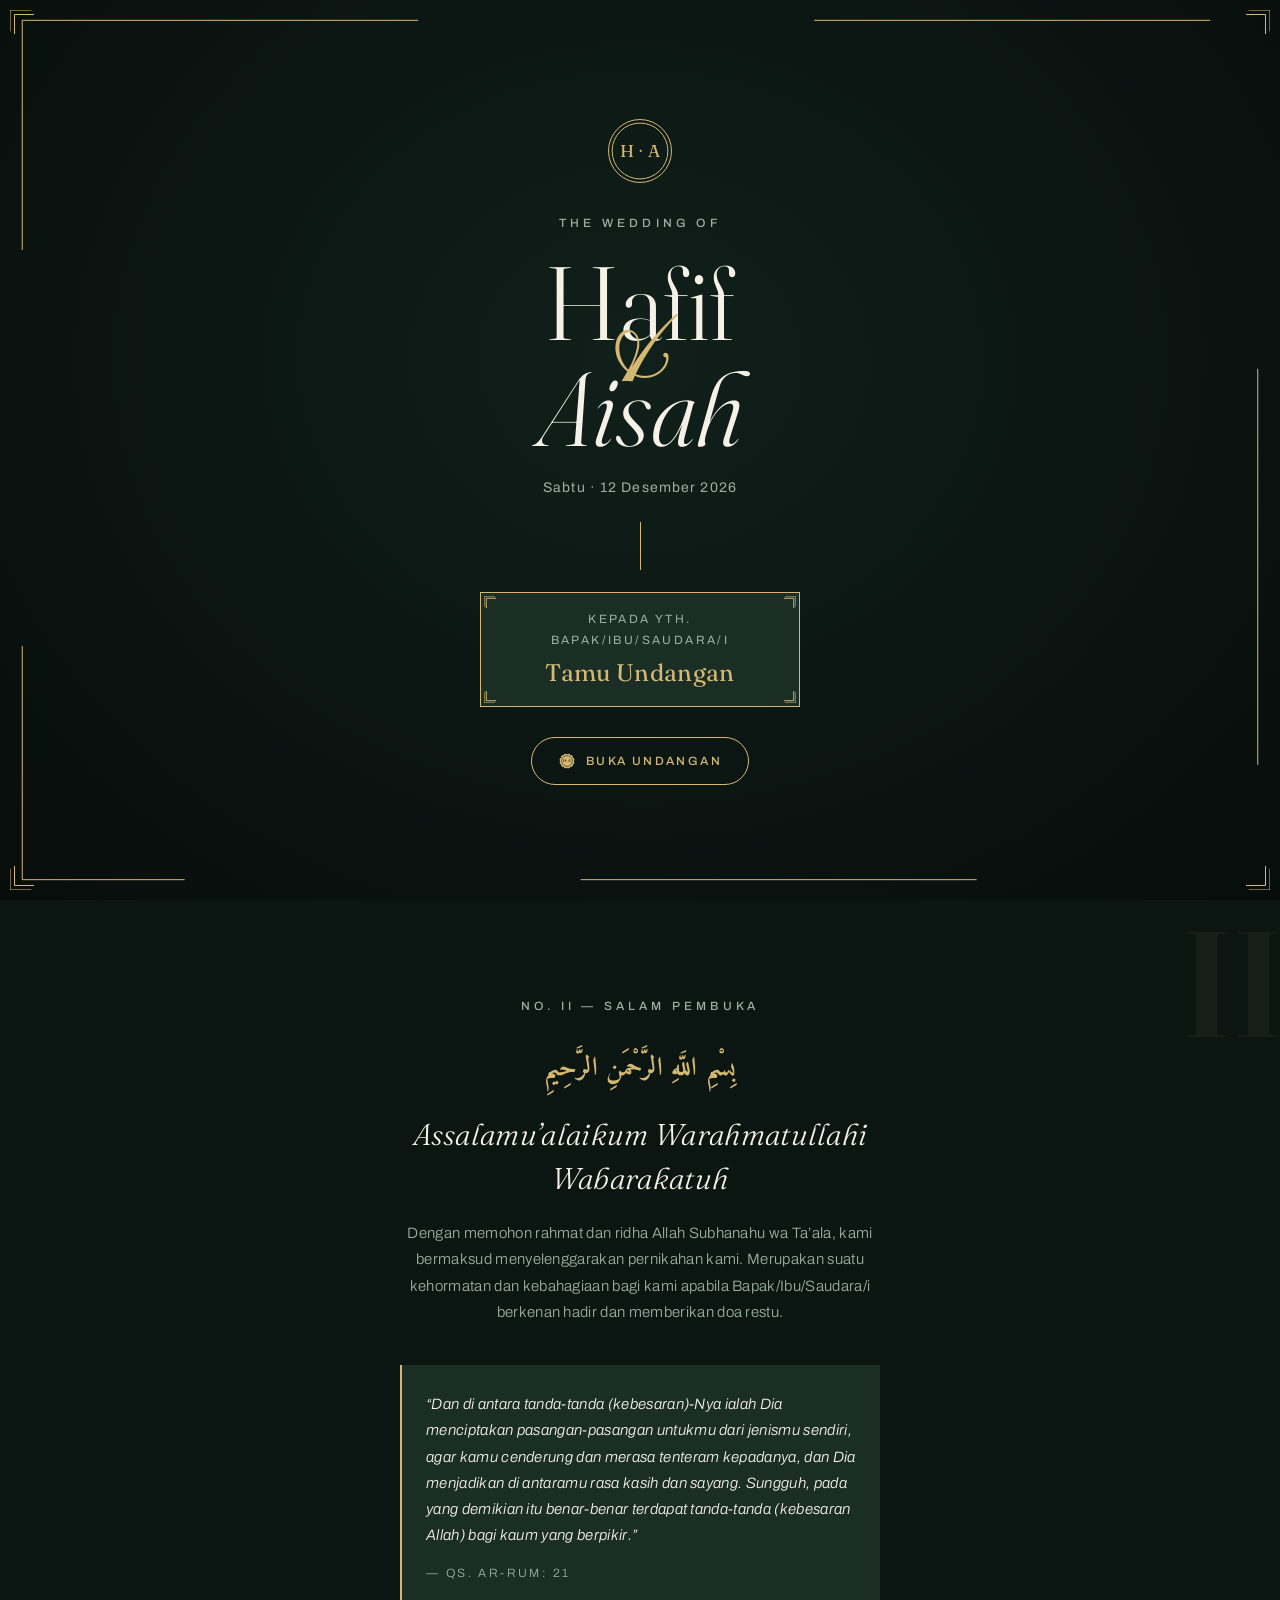
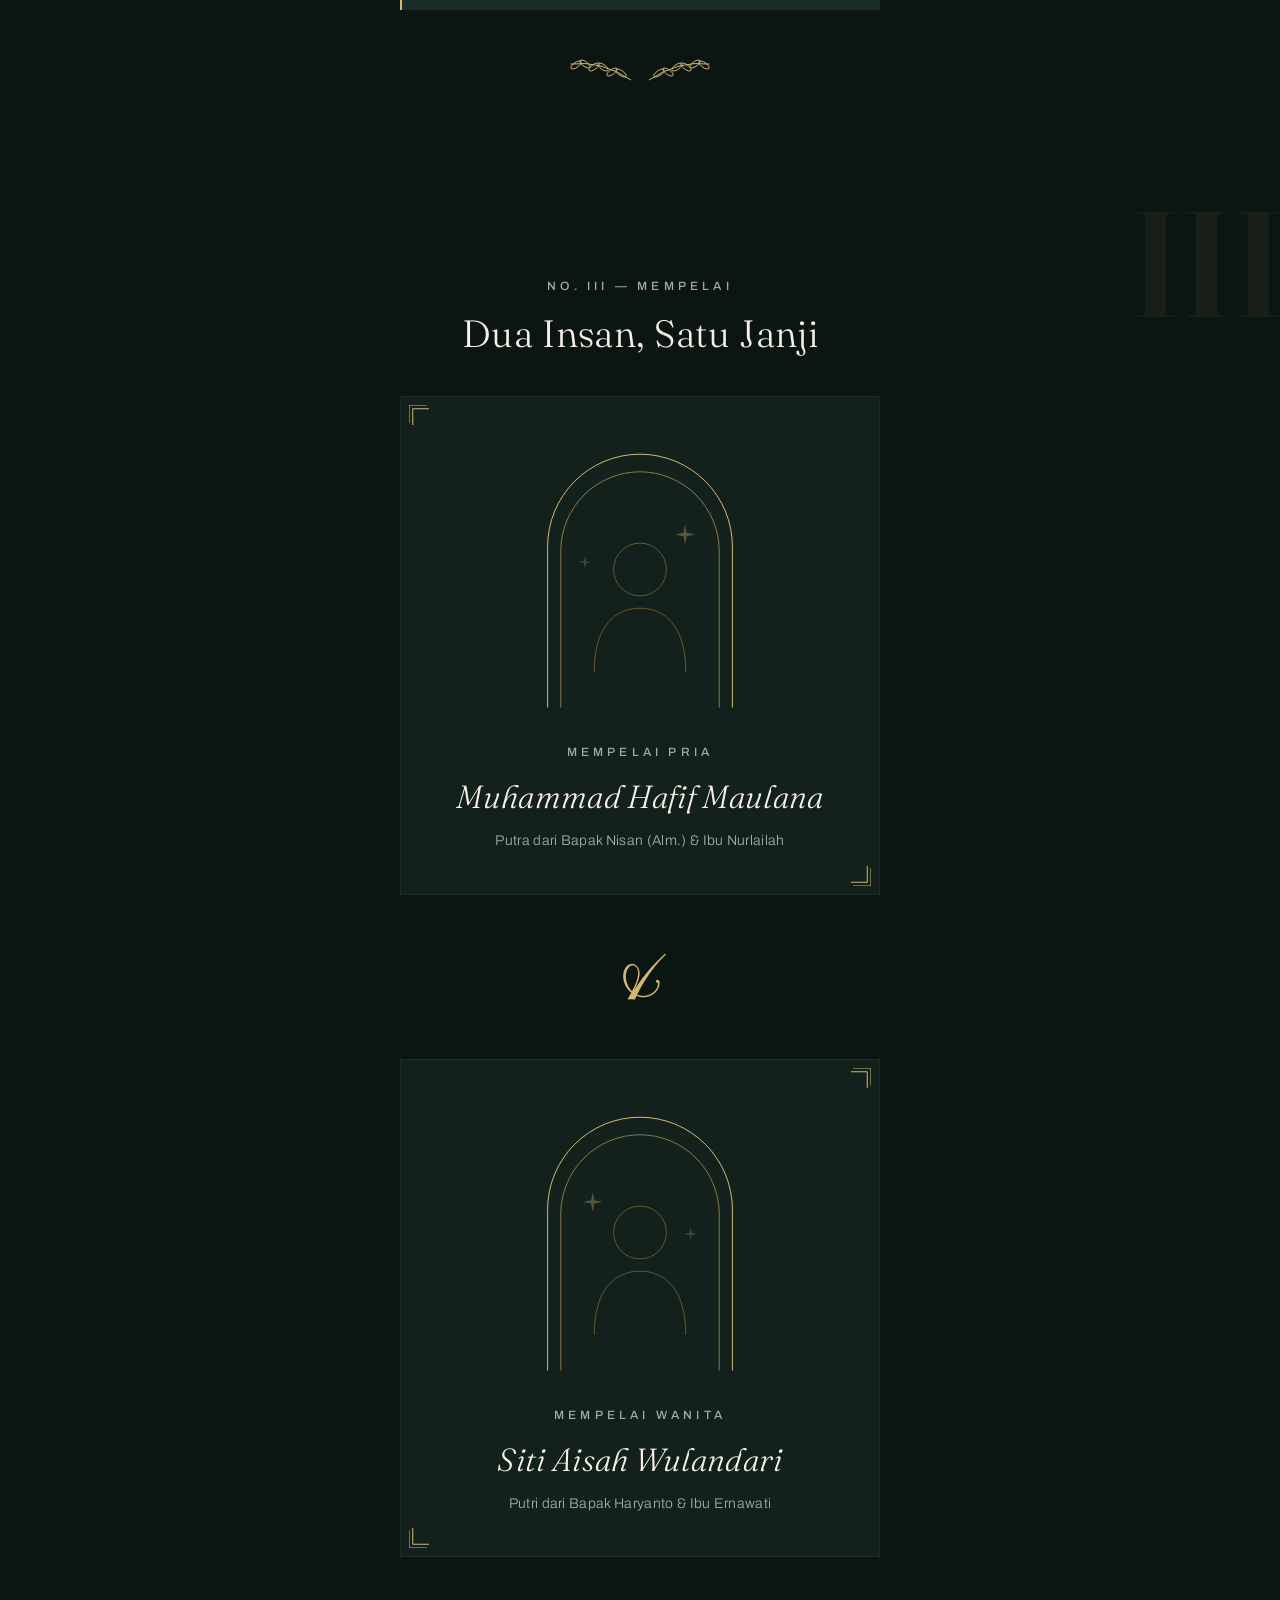
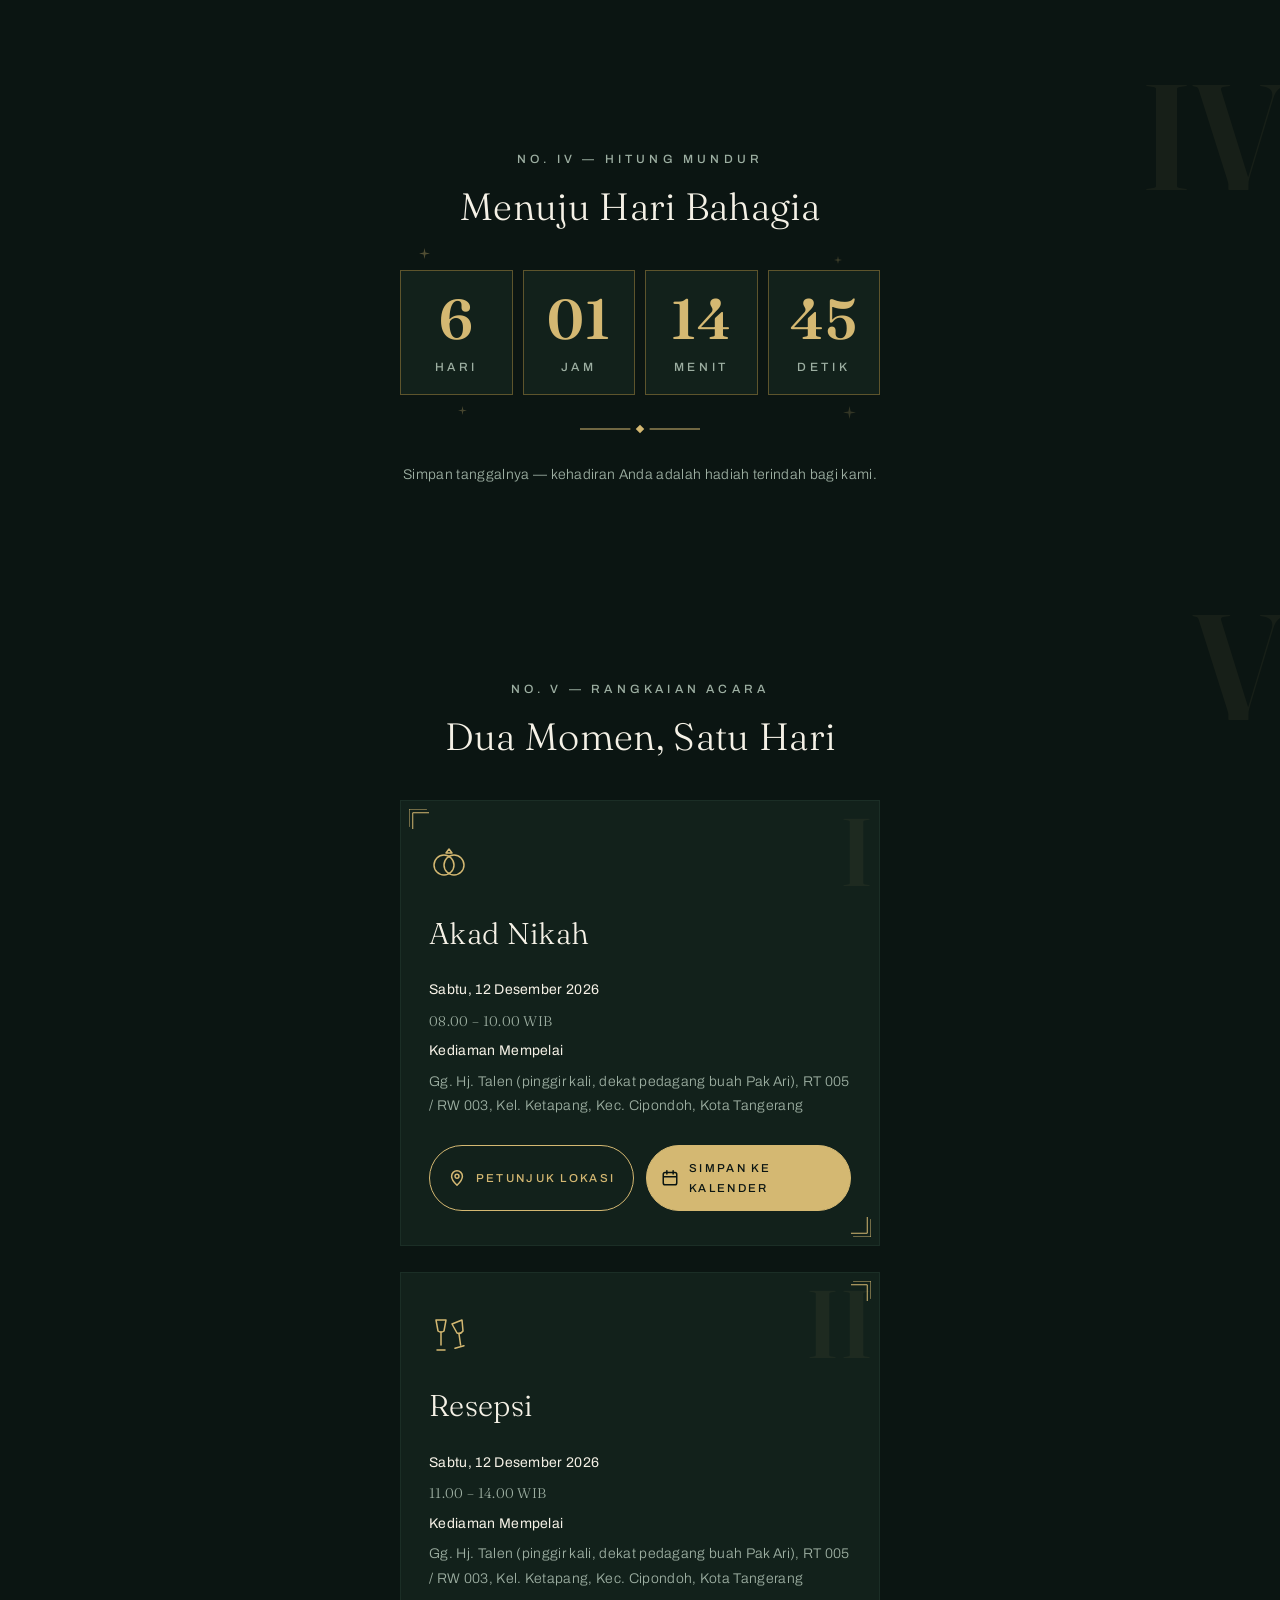
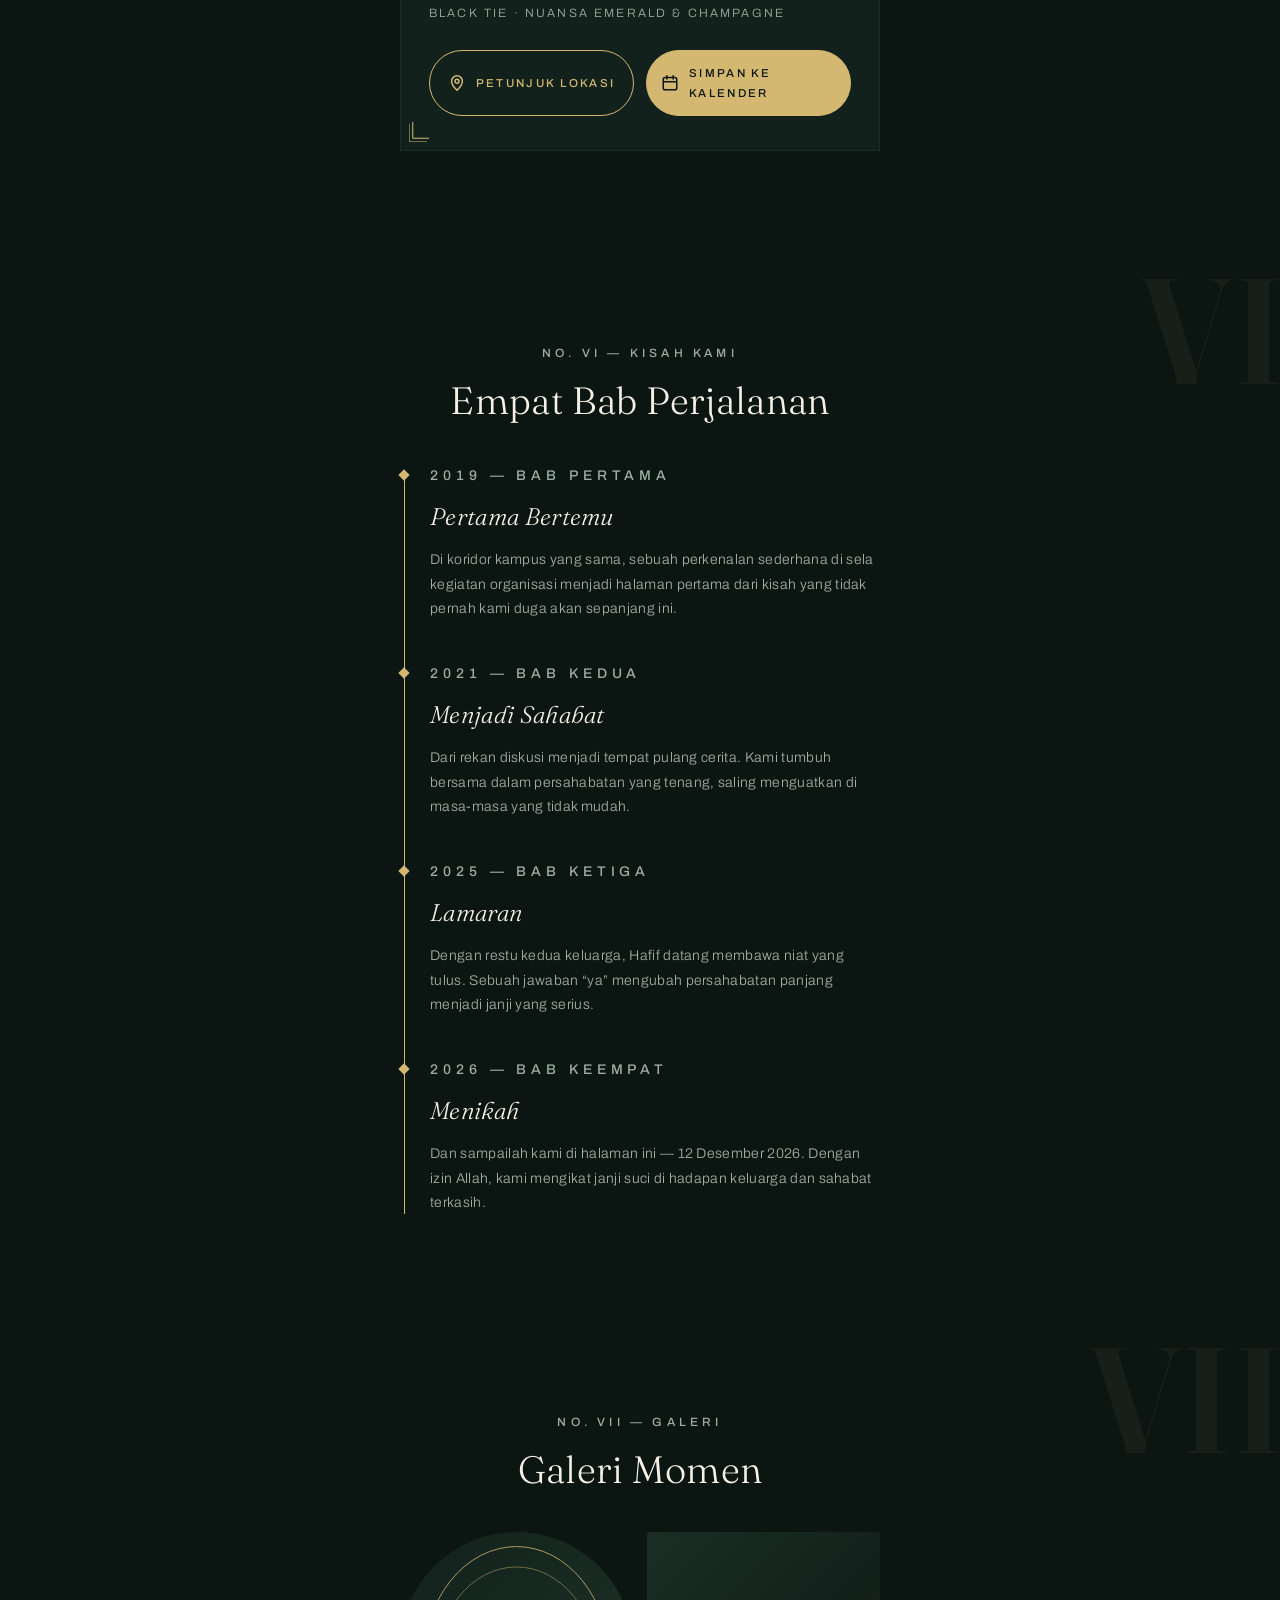
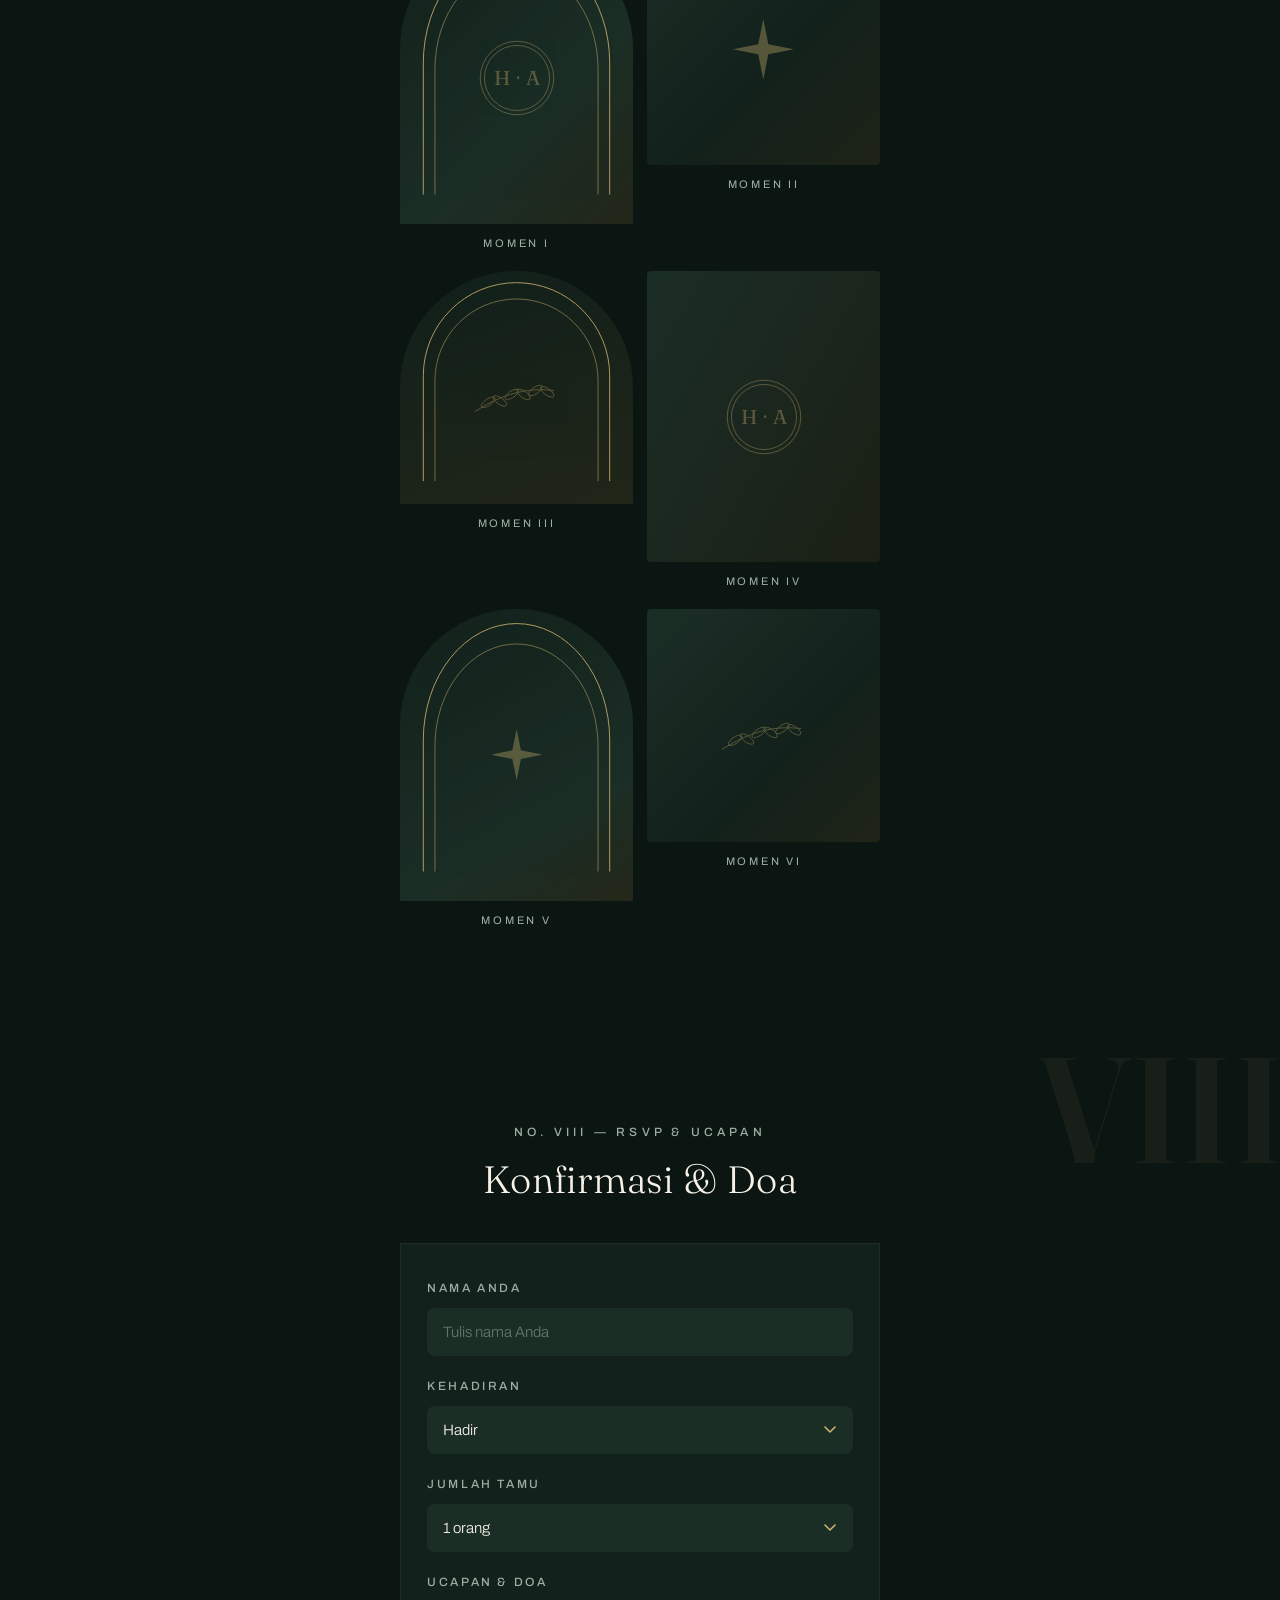
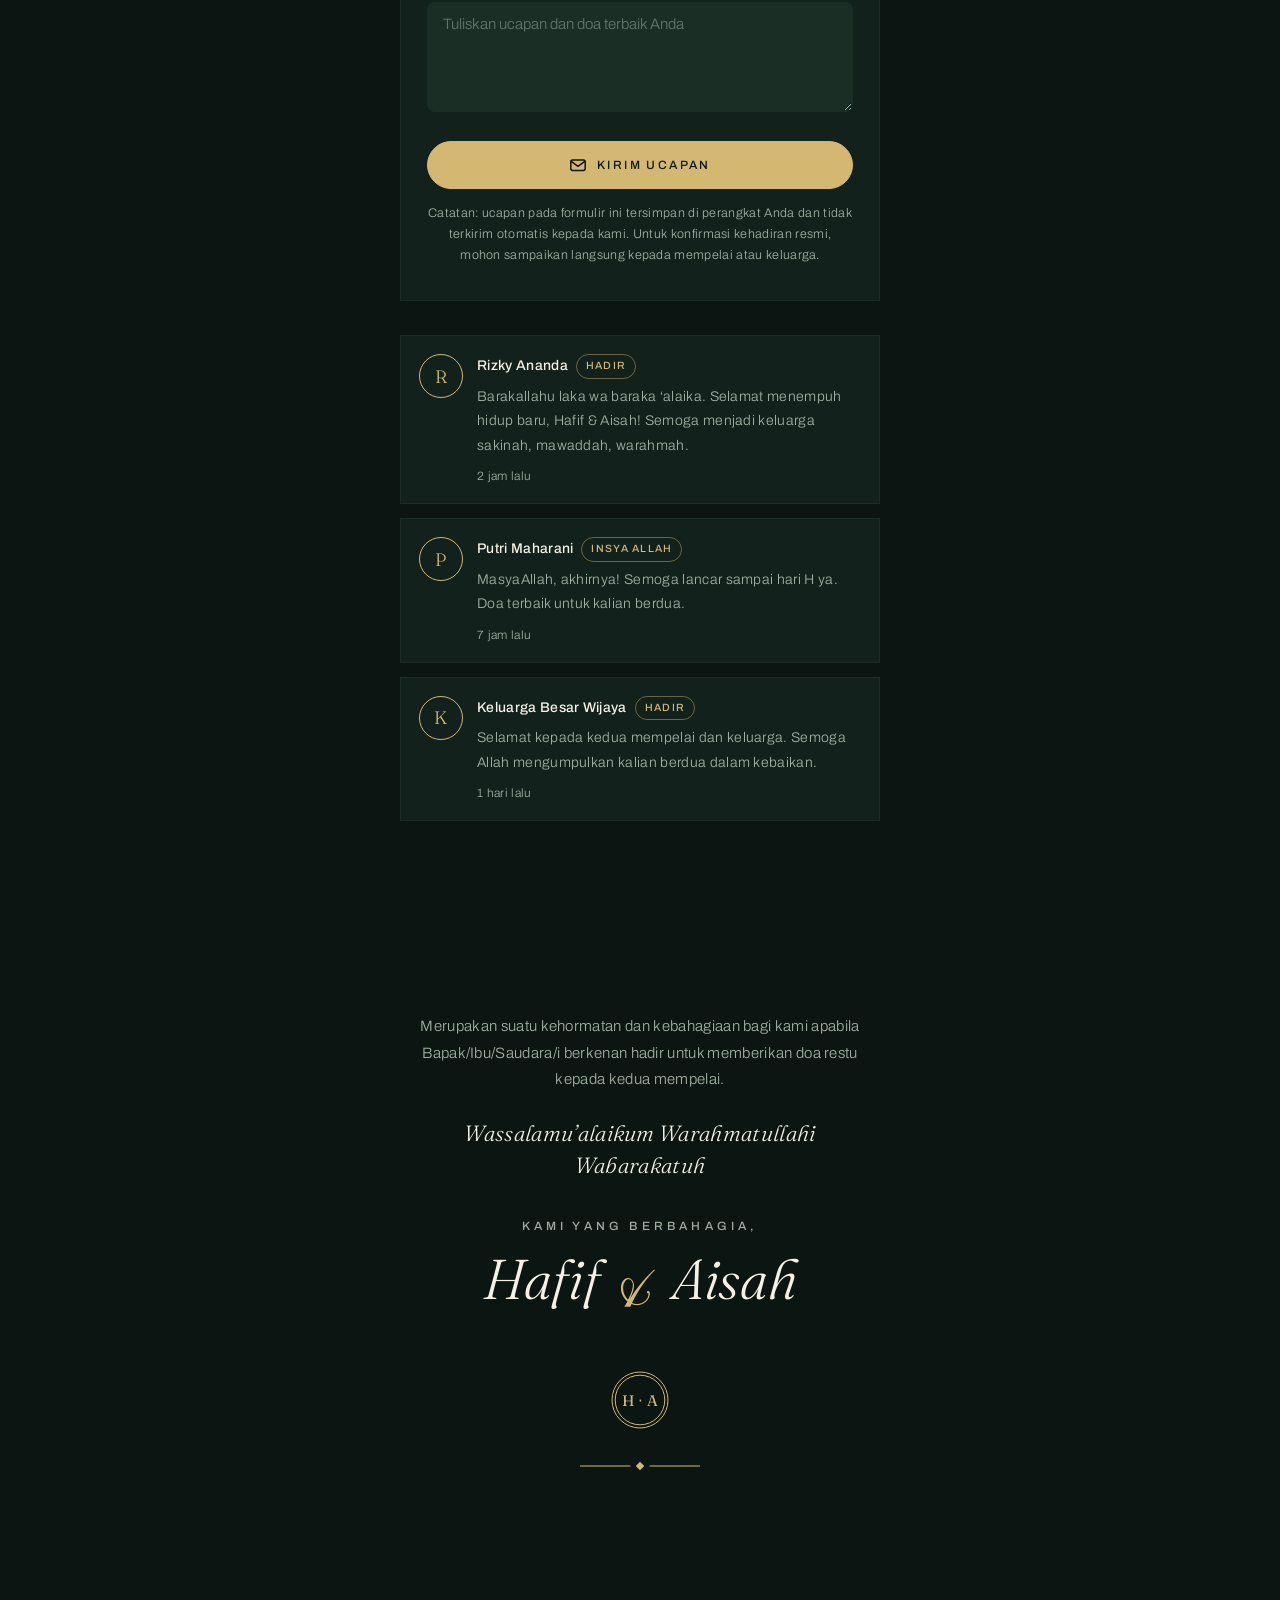
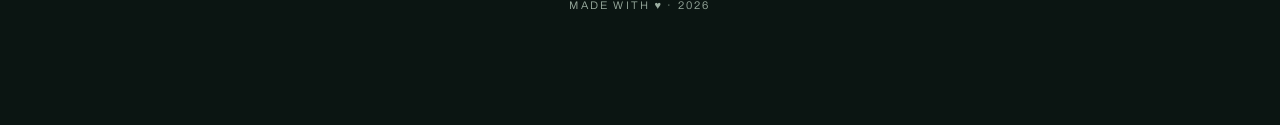
==== commit e5c7cd8f: "content: ganti data undangan jadi Hafif & Aisah" ====
--- a/index.html
+++ b/index.html
@@ -3,10 +3,10 @@
 <head>
 <meta charset="UTF-8">
 <meta name="viewport" content="width=device-width, initial-scale=1">
-<title>Undangan Pernikahan Andre &amp; Sarah</title>
-<meta name="description" content="Undangan pernikahan Andre Pratama & Sarah Amelia — Sabtu, 12 Desember 2026, Ballroom Hotel Grand Asia, Jakarta Selatan.">
-<meta property="og:title" content="Undangan Pernikahan Andre & Sarah">
-<meta property="og:description" content="Dengan penuh syukur, kami mengundang Bapak/Ibu/Saudara/i pada pernikahan kami — Sabtu, 12 Desember 2026 di Ballroom Hotel Grand Asia, Jakarta Selatan.">
+<title>Undangan Pernikahan Hafif &amp; Aisah</title>
+<meta name="description" content="Undangan pernikahan Muhammad Hafif Maulana & Siti Aisah Wulandari — Kel. Ketapang, Kec. Cipondoh, Kota Tangerang.">
+<meta property="og:title" content="Undangan Pernikahan Hafif & Aisah">
+<meta property="og:description" content="Dengan penuh syukur, kami mengundang Bapak/Ibu/Saudara/i untuk hadir di pernikahan kami — Hafif & Aisah, di Kel. Ketapang, Kec. Cipondoh, Kota Tangerang.">
 <meta property="og:type" content="website">
 <link rel="preconnect" href="https://fonts.googleapis.com">
 <link rel="preconnect" href="https://fonts.gstatic.com" crossorigin>
@@ -48,7 +48,7 @@
   <symbol id="monogram" viewBox="0 0 80 80">
     <circle cx="40" cy="40" r="35" fill="none" stroke="currentColor" stroke-width="1" vector-effect="non-scaling-stroke" pathLength="1"/>
     <circle cx="40" cy="40" r="31" fill="none" stroke="currentColor" stroke-width="1" vector-effect="non-scaling-stroke" pathLength="1"/>
-    <text x="40" y="47" text-anchor="middle" font-family="Fraunces, Georgia, serif" font-weight="400" font-size="19" fill="currentColor">A &#8231; S</text>
+    <text x="40" y="47" text-anchor="middle" font-family="Fraunces, Georgia, serif" font-weight="400" font-size="19" fill="currentColor">H &#8231; A</text>
   </symbol>
 
   <!-- 3. Ranting zaitun -->
@@ -89,7 +89,7 @@
       A9 9 0 0 1 55 14.02 A9 9 0 0 1 65.98 25 A9 9 0 0 1 70 40 Z"
       fill="currentColor" stroke="none"/>
     <circle cx="40" cy="40" r="24" fill="none" stroke="#0B1512" stroke-width="1" opacity="0.55" vector-effect="non-scaling-stroke"/>
-    <text x="40" y="46" text-anchor="middle" font-family="Fraunces, Georgia, serif" font-weight="400" font-size="17" fill="#0B1512">A&#183;S</text>
+    <text x="40" y="46" text-anchor="middle" font-family="Fraunces, Georgia, serif" font-weight="400" font-size="17" fill="#0B1512">H&#183;A</text>
   </symbol>
 
   <!-- 8. Chip kartu -->
@@ -162,10 +162,10 @@
       <svg class="cover-mono" aria-hidden="true"><use href="#monogram"/></svg>
       <p class="eyebrow cover-fade cf-1">The Wedding Of</p>
       <div class="cover-names cover-fade cf-2">
-        <span class="name name--groom">Andre</span>
+        <span class="name name--groom">Hafif</span>
         <span class="sr-only"> dan </span>
         <span class="cover-amp script" aria-hidden="true">&amp;</span>
-        <span class="name name--bride">Sarah</span>
+        <span class="name name--bride">Aisah</span>
       </div>
       <p class="cover-date cover-fade cf-3">Sabtu &#183; 12 Desember 2026</p>
       <div class="cover-vline cover-fade cf-4" aria-hidden="true"></div>
@@ -197,9 +197,9 @@
       <svg class="cover-mono"><use href="#monogram"/></svg>
       <p class="eyebrow cover-fade cf-1">The Wedding Of</p>
       <div class="cover-names cover-fade cf-2">
-        <span class="name name--groom">Andre</span>
+        <span class="name name--groom">Hafif</span>
         <span class="cover-amp script">&amp;</span>
-        <span class="name name--bride">Sarah</span>
+        <span class="name name--bride">Aisah</span>
       </div>
       <p class="cover-date cover-fade cf-3">Sabtu &#183; 12 Desember 2026</p>
       <div class="cover-vline cover-fade cf-4"></div>
@@ -227,10 +227,10 @@
     <div class="hero-content">
       <p class="eyebrow center" style="margin-bottom:20px">No. I &#8212; The Wedding Of</p>
       <h1 id="hero-title" class="hero-names">
-        <span class="word word--andre">Andre</span>
+        <span class="word word--andre">Hafif</span>
         <span class="sr-only"> dan </span>
         <span class="hero-amp" aria-hidden="true">&amp;</span>
-        <span class="word word--sarah">Sarah</span>
+        <span class="word word--sarah">Aisah</span>
       </h1>
       <p class="hero-date-num" data-bind="date.numeric">12 . 12 . 2026</p>
       <p class="hero-sub" data-bind="date.display">Sabtu, 12 Desember 2026</p>
@@ -245,8 +245,8 @@
     </div>
     <div class="marquee" aria-hidden="true">
       <div class="marquee-track">
-        <span>Andre &amp; Sarah &#8212; Sabtu 12 Desember 2026 &#8212; Andre &amp; Sarah &#8212; Sabtu 12 Desember 2026 &#8212; Andre &amp; Sarah &#8212; Sabtu 12 Desember 2026 &#8212;&nbsp;</span>
-        <span>Andre &amp; Sarah &#8212; Sabtu 12 Desember 2026 &#8212; Andre &amp; Sarah &#8212; Sabtu 12 Desember 2026 &#8212; Andre &amp; Sarah &#8212; Sabtu 12 Desember 2026 &#8212;&nbsp;</span>
+        <span>Hafif &amp; Aisah &#8212; Sabtu 12 Desember 2026 &#8212; Hafif &amp; Aisah &#8212; Sabtu 12 Desember 2026 &#8212; Hafif &amp; Aisah &#8212; Sabtu 12 Desember 2026 &#8212;&nbsp;</span>
+        <span>Hafif &amp; Aisah &#8212; Sabtu 12 Desember 2026 &#8212; Hafif &amp; Aisah &#8212; Sabtu 12 Desember 2026 &#8212; Hafif &amp; Aisah &#8212; Sabtu 12 Desember 2026 &#8212;&nbsp;</span>
       </div>
     </div>
   </section>
@@ -295,8 +295,8 @@
           <use href="#sparkle" x="22" y="52" width="6" height="6" style="color:var(--gold); opacity:0.25"/>
         </svg>
         <p class="eyebrow">Mempelai Pria</p>
-        <h3 class="couple-name" data-bind="groom.name">Andre Pratama, S.Kom.</h3>
-        <p class="couple-parents" data-bind="groom.parents">Putra pertama dari Bapak Budi Pratama &amp; Ibu Siti Rahayu</p>
+        <h3 class="couple-name" data-bind="groom.name">Muhammad Hafif Maulana</h3>
+        <p class="couple-parents" data-bind="groom.parents">Putra dari Bapak Nisan (Alm.) &amp; Ibu Nurlailah</p>
       </article>
 
       <p class="couple-amp reveal" aria-hidden="true">&amp;</p>
@@ -313,8 +313,8 @@
           <use href="#sparkle" x="70" y="56" width="6" height="6" style="color:var(--gold); opacity:0.25"/>
         </svg>
         <p class="eyebrow">Mempelai Wanita</p>
-        <h3 class="couple-name" data-bind="bride.name">Sarah Amelia, S.E.</h3>
-        <p class="couple-parents" data-bind="bride.parents">Putri kedua dari Bapak Ahmad Hidayat &amp; Ibu Dewi Lestari</p>
+        <h3 class="couple-name" data-bind="bride.name">Siti Aisah Wulandari</h3>
+        <p class="couple-parents" data-bind="bride.parents">Putri dari Bapak Haryanto &amp; Ibu Ernawati</p>
       </article>
     </div>
   </section>
@@ -363,11 +363,11 @@
         <div class="ev-rows">
           <p class="ev-strong" data-bind="date.display">Sabtu, 12 Desember 2026</p>
           <p class="ev-time" data-bind="events.0.time">08.00 &#8211; 10.00 WIB</p>
-          <p class="ev-strong" data-bind="venue.name">Ballroom Hotel Grand Asia</p>
-          <p data-bind="venue.address">Jl. Jend. Sudirman No. 123, Jakarta Selatan</p>
+          <p class="ev-strong" data-bind="venue.name">Kediaman Mempelai</p>
+          <p data-bind="venue.address">Gg. Hj. Talen (pinggir kali, dekat pedagang buah Pak Ari), RT 005 / RW 003, Kel. Ketapang, Kec. Cipondoh, Kota Tangerang</p>
         </div>
         <div class="ev-actions">
-          <a class="btn js-maps" href="https://www.google.com/maps/search/?api=1&amp;query=Ballroom%20Hotel%20Grand%20Asia%2C%20Jl.%20Jend.%20Sudirman%20No.%20123%2C%20Jakarta%20Selatan" target="_blank" rel="noopener">
+          <a class="btn js-maps" href="https://www.google.com/maps/search/?api=1&amp;query=Gg.%20Hj.%20Talen%2C%20Ketapang%2C%20Cipondoh%2C%20Kota%20Tangerang" target="_blank" rel="noopener">
             <svg aria-hidden="true"><use href="#ic-pin"/></svg>
             <span>Petunjuk Lokasi</span>
           </a>
@@ -387,12 +387,12 @@
         <div class="ev-rows">
           <p class="ev-strong" data-bind="date.display">Sabtu, 12 Desember 2026</p>
           <p class="ev-time" data-bind="events.1.time">11.00 &#8211; 14.00 WIB</p>
-          <p class="ev-strong" data-bind="venue.name">Ballroom Hotel Grand Asia</p>
-          <p data-bind="venue.address">Jl. Jend. Sudirman No. 123, Jakarta Selatan</p>
+          <p class="ev-strong" data-bind="venue.name">Kediaman Mempelai</p>
+          <p data-bind="venue.address">Gg. Hj. Talen (pinggir kali, dekat pedagang buah Pak Ari), RT 005 / RW 003, Kel. Ketapang, Kec. Cipondoh, Kota Tangerang</p>
         </div>
         <p class="ev-dress" data-bind="events.1.dresscode">Black Tie &#183; Nuansa Emerald &amp; Champagne</p>
         <div class="ev-actions">
-          <a class="btn js-maps" href="https://www.google.com/maps/search/?api=1&amp;query=Ballroom%20Hotel%20Grand%20Asia%2C%20Jl.%20Jend.%20Sudirman%20No.%20123%2C%20Jakarta%20Selatan" target="_blank" rel="noopener">
+          <a class="btn js-maps" href="https://www.google.com/maps/search/?api=1&amp;query=Gg.%20Hj.%20Talen%2C%20Ketapang%2C%20Cipondoh%2C%20Kota%20Tangerang" target="_blank" rel="noopener">
             <svg aria-hidden="true"><use href="#ic-pin"/></svg>
             <span>Petunjuk Lokasi</span>
           </a>
@@ -431,7 +431,7 @@
           <span class="story-node" aria-hidden="true"></span>
           <p class="story-year">2025 &#8212; Bab Ketiga</p>
           <h3>Lamaran</h3>
-          <p>Dengan restu kedua keluarga, Andre datang membawa niat yang tulus. Sebuah jawaban &#8220;ya&#8221; mengubah persahabatan panjang menjadi janji yang serius.</p>
+          <p>Dengan restu kedua keluarga, Hafif datang membawa niat yang tulus. Sebuah jawaban &#8220;ya&#8221; mengubah persahabatan panjang menjadi janji yang serius.</p>
         </article>
         <article class="story-item">
           <span class="story-node" aria-hidden="true"></span>
@@ -563,7 +563,7 @@
             <p class="bank-name" data-bind="accounts.0.bank">BCA</p>
           </div>
           <p class="bank-number" data-bind="accounts.0.display">1234 5678 90</p>
-          <p class="bank-holder" data-bind="accounts.0.holder">a.n. Andre Pratama</p>
+          <p class="bank-holder" data-bind="accounts.0.holder">a.n. Muhammad Hafif Maulana</p>
           <div class="bank-actions">
             <button type="button" class="btn btn--dark copy-btn" data-copy-index="0" aria-label="Salin nomor rekening BCA">
               <svg class="ic-copy" aria-hidden="true"><use href="#ic-copy"/></svg>
@@ -578,7 +578,7 @@
             <p class="bank-name" data-bind="accounts.1.bank">DANA</p>
           </div>
           <p class="bank-number" data-bind="accounts.1.display">0812-3456-7890</p>
-          <p class="bank-holder" data-bind="accounts.1.holder">a.n. Sarah Amelia</p>
+          <p class="bank-holder" data-bind="accounts.1.holder">a.n. Siti Aisah Wulandari</p>
           <div class="bank-actions">
             <button type="button" class="btn btn--dark copy-btn" data-copy-index="1" aria-label="Salin nomor DANA">
               <svg class="ic-copy" aria-hidden="true"><use href="#ic-copy"/></svg>
@@ -599,7 +599,7 @@
         <p class="opening-para" style="margin-top:0">Merupakan suatu kehormatan dan kebahagiaan bagi kami apabila Bapak/Ibu/Saudara/i berkenan hadir untuk memberikan doa restu kepada kedua mempelai.</p>
         <p class="salam-fraunces" style="font-size:22px; margin-top:26px">Wassalamu&#8217;alaikum Warahmatullahi Wabarakatuh</p>
         <p class="eyebrow" style="margin-top:34px">Kami yang berbahagia,</p>
-        <p class="closing-names">Andre<span class="sr-only"> dan </span><span class="amp" aria-hidden="true">&amp;</span>Sarah</p>
+        <p class="closing-names">Hafif<span class="sr-only"> dan </span><span class="amp" aria-hidden="true">&amp;</span>Aisah</p>
         <svg class="closing-mono draw" aria-hidden="true"><use href="#monogram"/></svg>
         <div class="divider-wrap"><svg class="draw" aria-hidden="true"><use href="#divider"/></svg></div>
       </div>
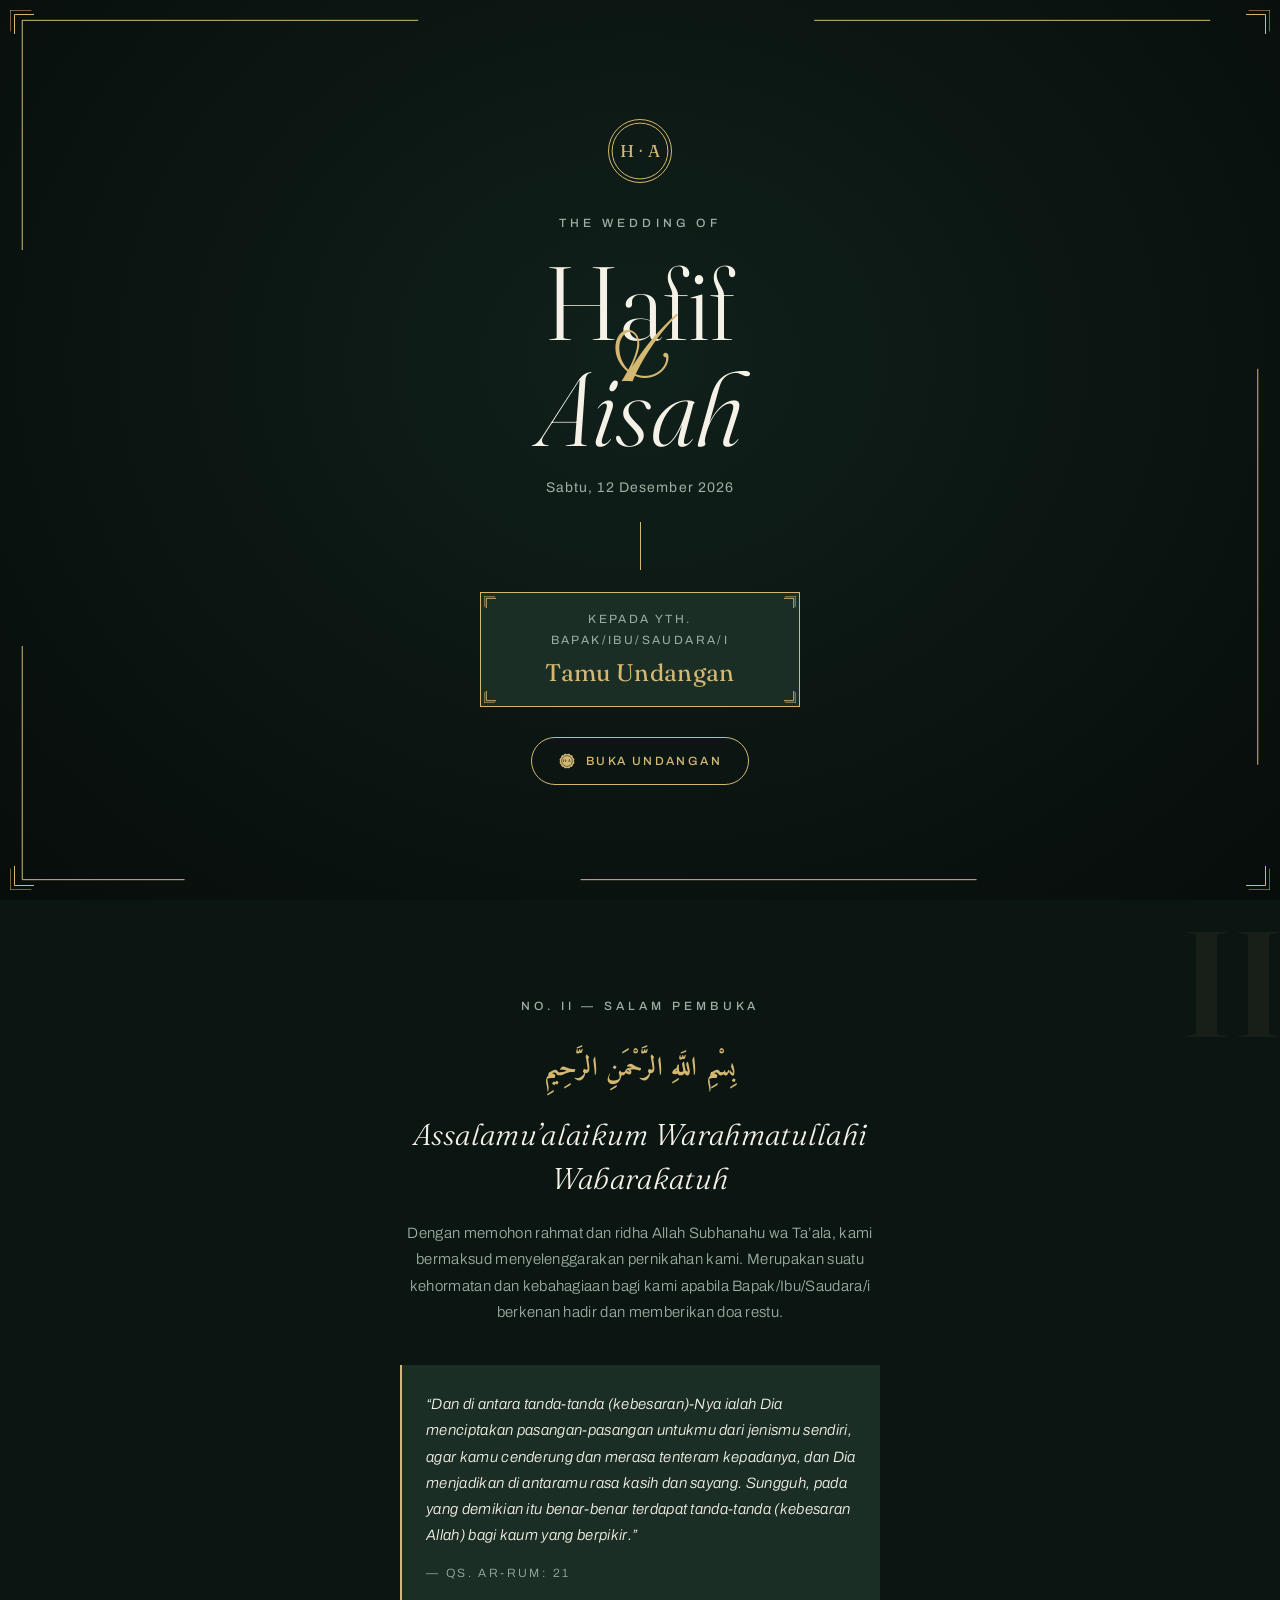
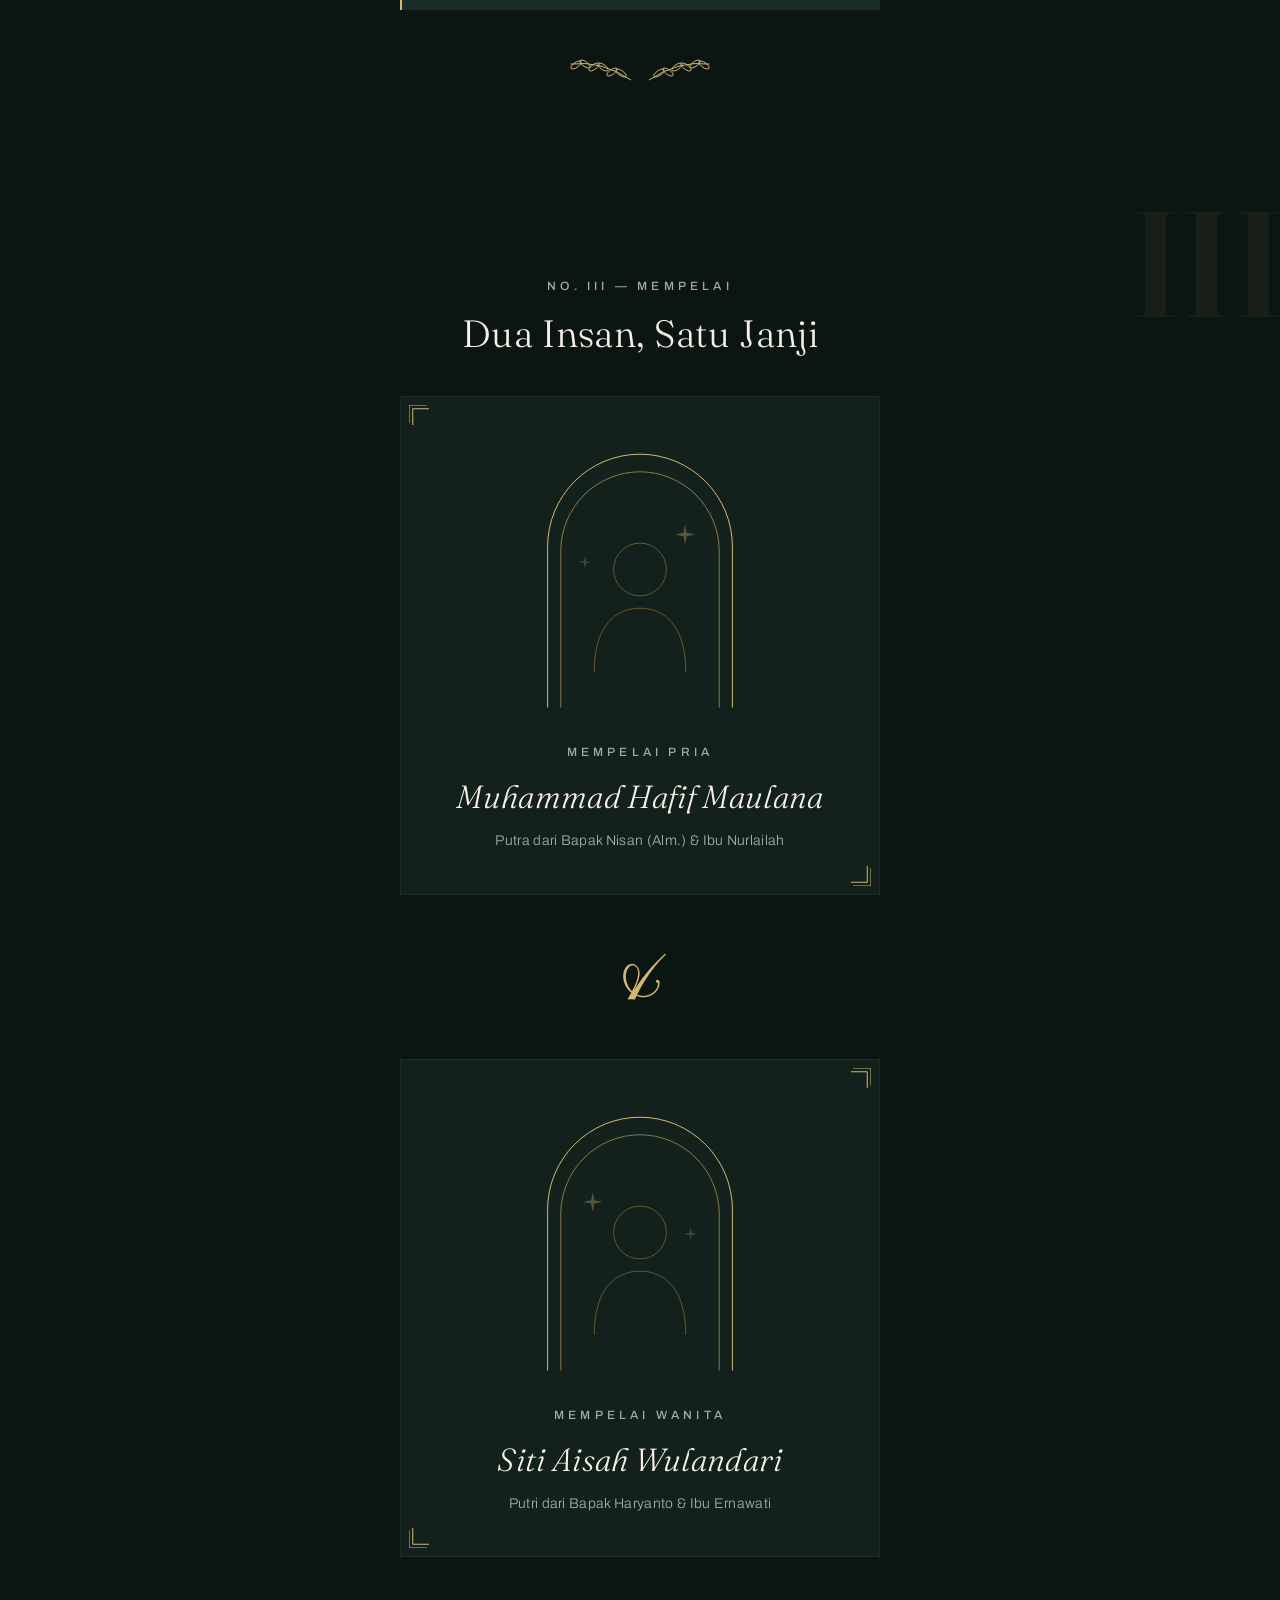
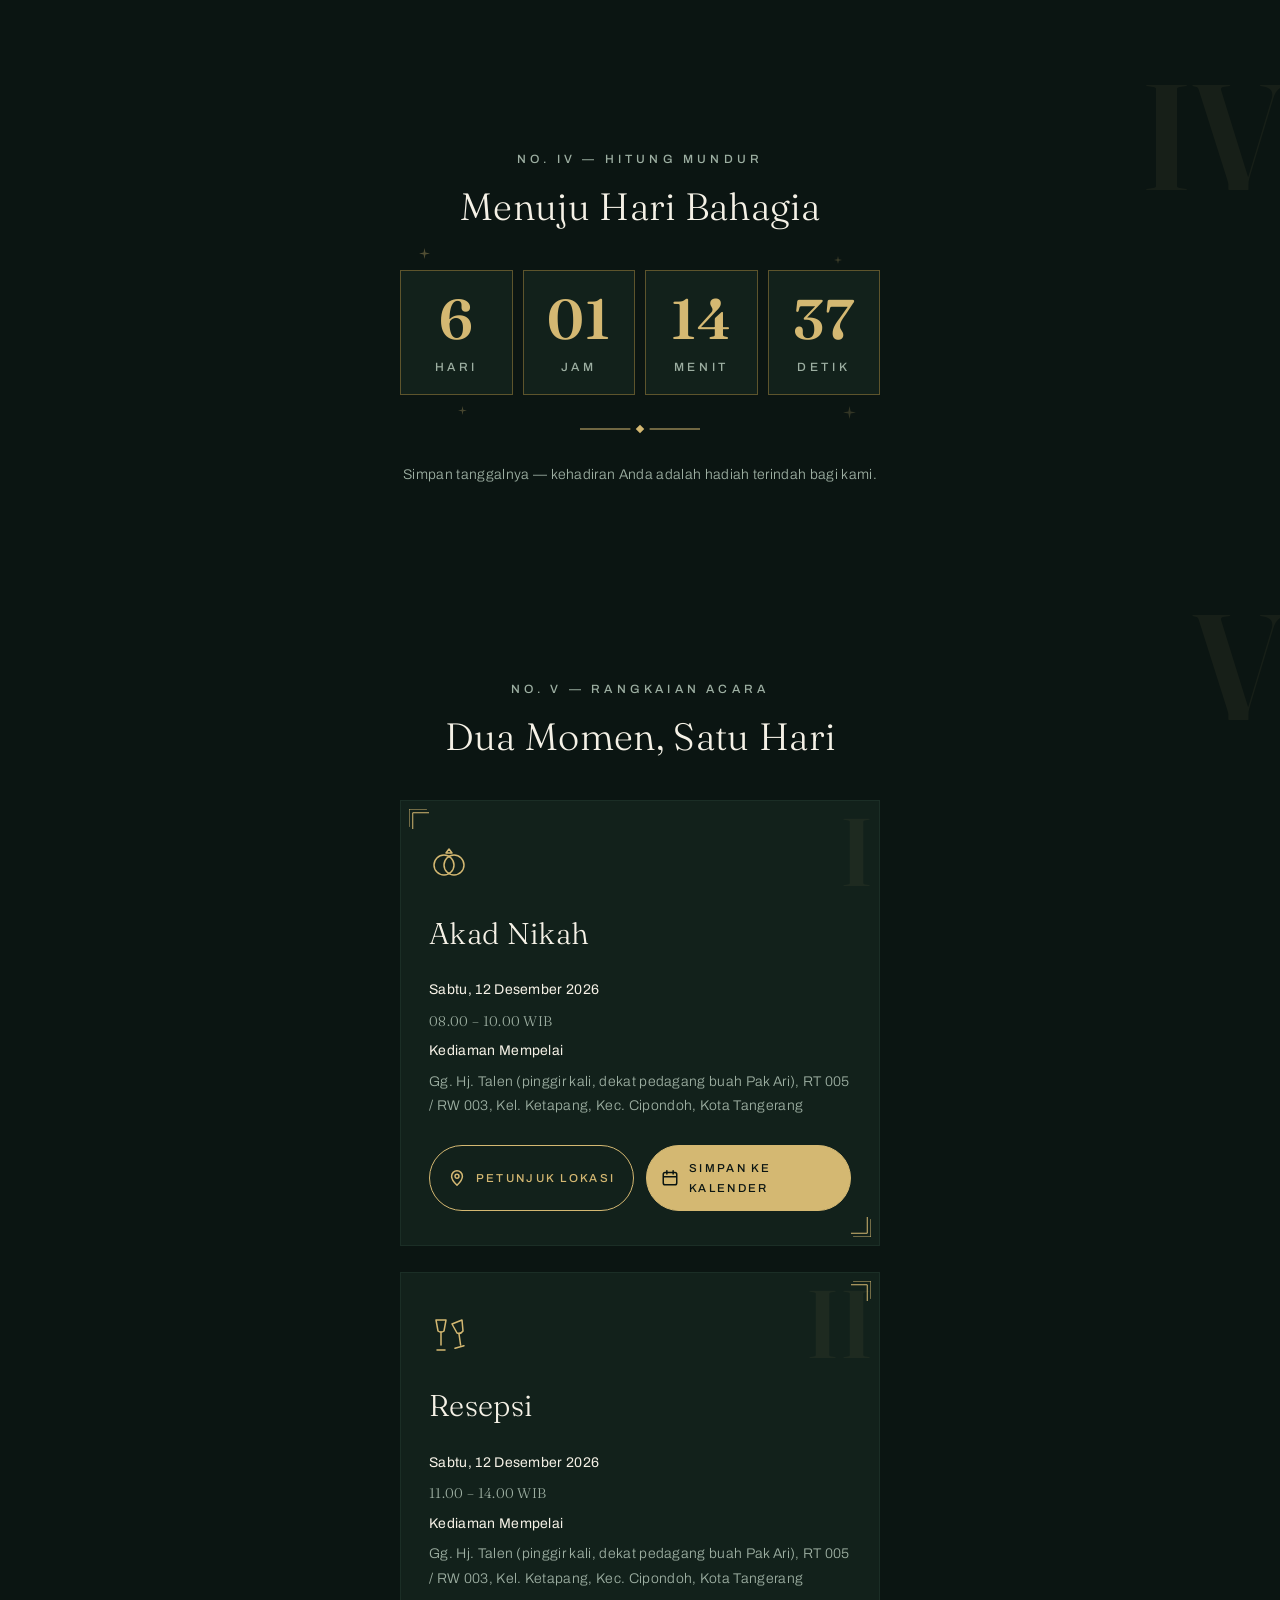
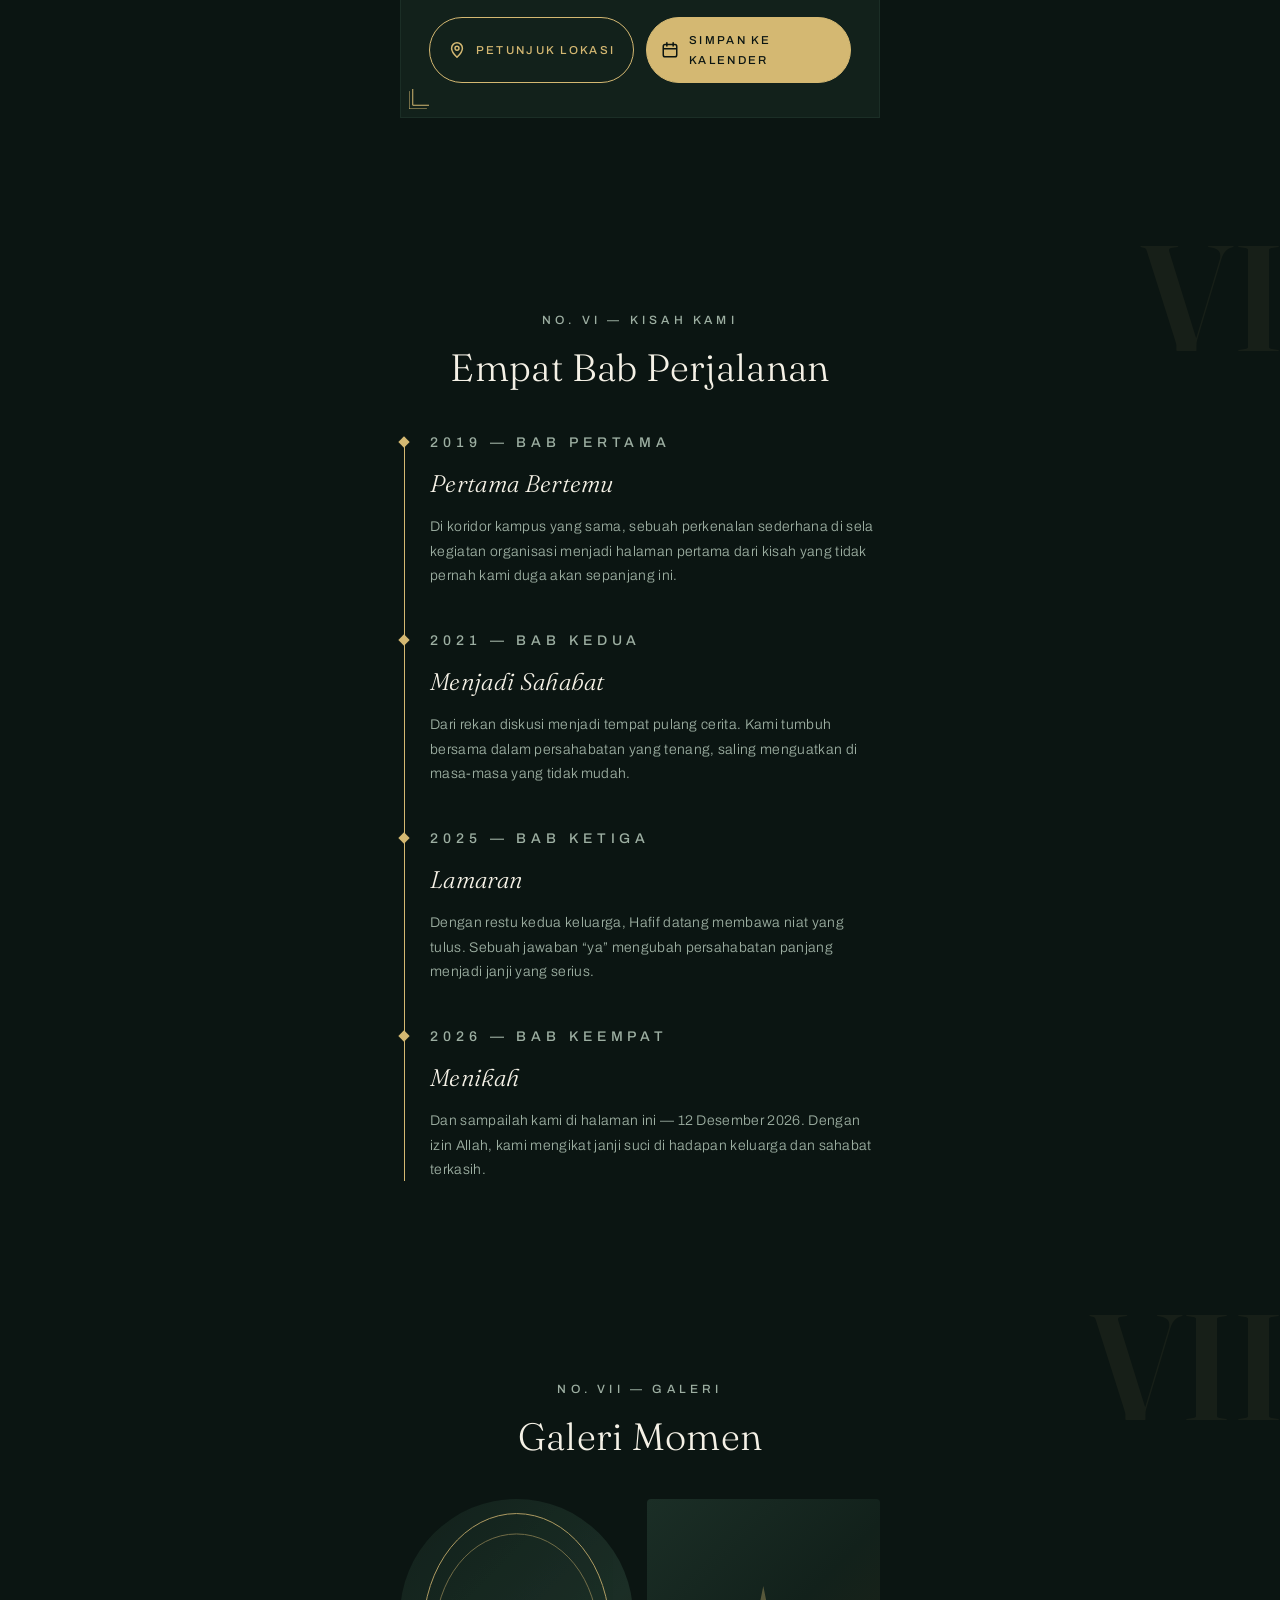
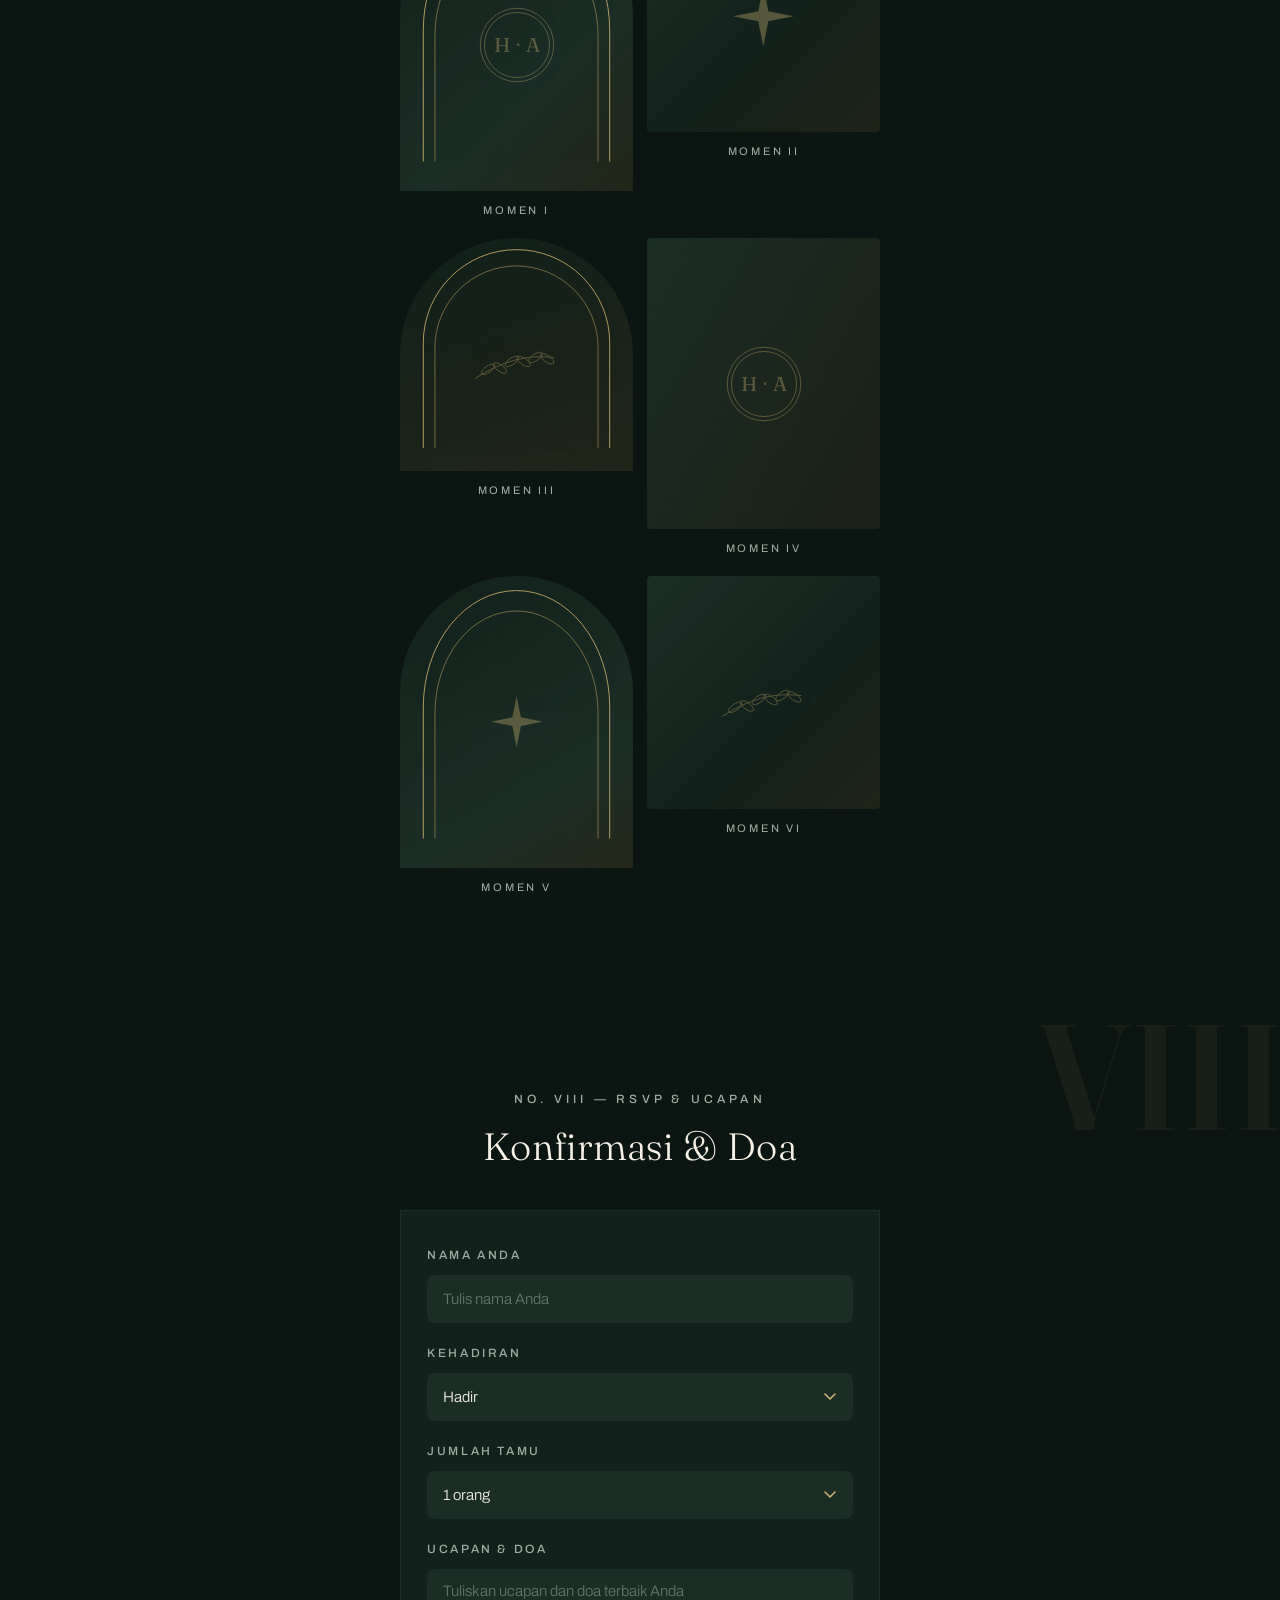
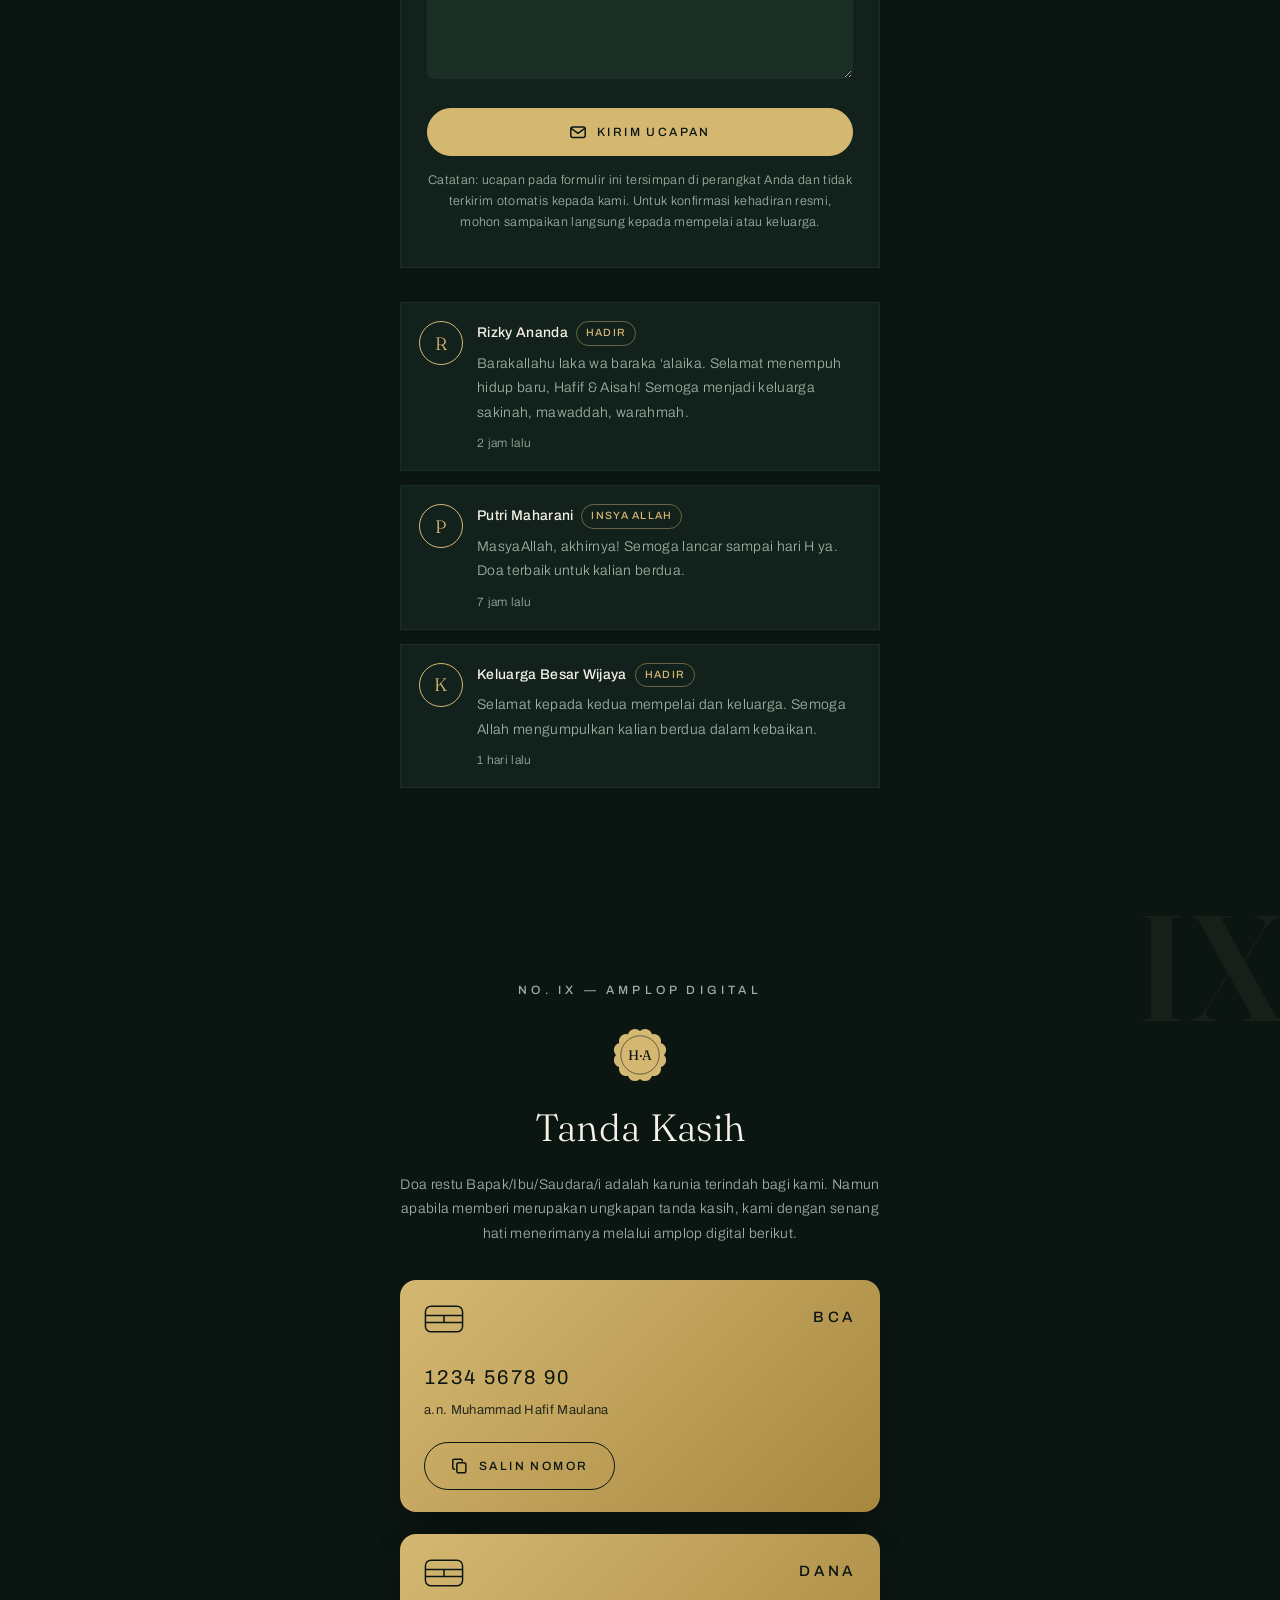
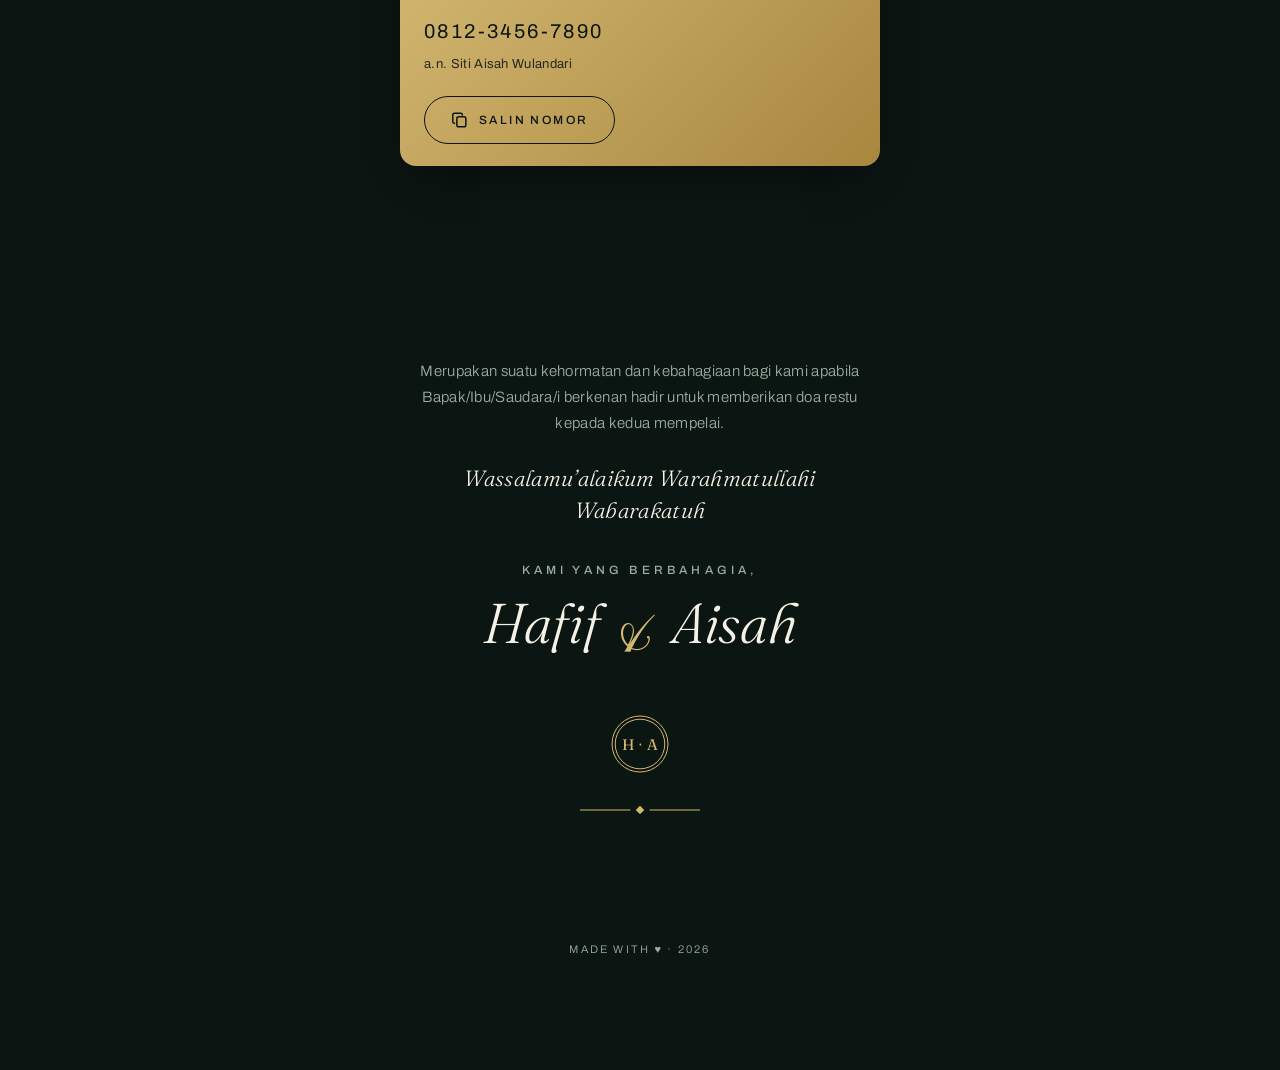
==== commit 0f5dbe0a: "feat: upload foto (Supabase Storage), editor kisah di CMS, amplop tampil" ====
--- a/index.html
+++ b/index.html
@@ -162,12 +162,12 @@
       <svg class="cover-mono" aria-hidden="true"><use href="#monogram"/></svg>
       <p class="eyebrow cover-fade cf-1">The Wedding Of</p>
       <div class="cover-names cover-fade cf-2">
-        <span class="name name--groom">Hafif</span>
+        <span class="name name--groom" data-bind="groom.shortName">Hafif</span>
         <span class="sr-only"> dan </span>
         <span class="cover-amp script" aria-hidden="true">&amp;</span>
-        <span class="name name--bride">Aisah</span>
-      </div>
-      <p class="cover-date cover-fade cf-3">Sabtu &#183; 12 Desember 2026</p>
+        <span class="name name--bride" data-bind="bride.shortName">Aisah</span>
+      </div>
+      <p class="cover-date cover-fade cf-3" data-bind="date.display">Sabtu &#183; 12 Desember 2026</p>
       <div class="cover-vline cover-fade cf-4" aria-hidden="true"></div>
       <div class="guest-chip cover-fade cf-5">
         <svg class="chip-corner chip-corner--tl" aria-hidden="true"><use href="#corner"/></svg>
@@ -197,11 +197,11 @@
       <svg class="cover-mono"><use href="#monogram"/></svg>
       <p class="eyebrow cover-fade cf-1">The Wedding Of</p>
       <div class="cover-names cover-fade cf-2">
-        <span class="name name--groom">Hafif</span>
+        <span class="name name--groom" data-bind="groom.shortName">Hafif</span>
         <span class="cover-amp script">&amp;</span>
-        <span class="name name--bride">Aisah</span>
-      </div>
-      <p class="cover-date cover-fade cf-3">Sabtu &#183; 12 Desember 2026</p>
+        <span class="name name--bride" data-bind="bride.shortName">Aisah</span>
+      </div>
+      <p class="cover-date cover-fade cf-3" data-bind="date.display">Sabtu &#183; 12 Desember 2026</p>
       <div class="cover-vline cover-fade cf-4"></div>
       <div class="guest-chip cover-fade cf-5">
         <svg class="chip-corner chip-corner--tl"><use href="#corner"/></svg>
@@ -227,10 +227,10 @@
     <div class="hero-content">
       <p class="eyebrow center" style="margin-bottom:20px">No. I &#8212; The Wedding Of</p>
       <h1 id="hero-title" class="hero-names">
-        <span class="word word--andre">Hafif</span>
+        <span class="word word--andre" data-bind="groom.shortName">Hafif</span>
         <span class="sr-only"> dan </span>
         <span class="hero-amp" aria-hidden="true">&amp;</span>
-        <span class="word word--sarah">Aisah</span>
+        <span class="word word--sarah" data-bind="bride.shortName">Aisah</span>
       </h1>
       <p class="hero-date-num" data-bind="date.numeric">12 . 12 . 2026</p>
       <p class="hero-sub" data-bind="date.display">Sabtu, 12 Desember 2026</p>
@@ -599,7 +599,7 @@
         <p class="opening-para" style="margin-top:0">Merupakan suatu kehormatan dan kebahagiaan bagi kami apabila Bapak/Ibu/Saudara/i berkenan hadir untuk memberikan doa restu kepada kedua mempelai.</p>
         <p class="salam-fraunces" style="font-size:22px; margin-top:26px">Wassalamu&#8217;alaikum Warahmatullahi Wabarakatuh</p>
         <p class="eyebrow" style="margin-top:34px">Kami yang berbahagia,</p>
-        <p class="closing-names">Hafif<span class="sr-only"> dan </span><span class="amp" aria-hidden="true">&amp;</span>Aisah</p>
+        <p class="closing-names"><span data-bind="groom.shortName">Hafif</span><span class="sr-only"> dan </span><span class="amp" aria-hidden="true">&amp;</span><span data-bind="bride.shortName">Aisah</span></p>
         <svg class="closing-mono draw" aria-hidden="true"><use href="#monogram"/></svg>
         <div class="divider-wrap"><svg class="draw" aria-hidden="true"><use href="#divider"/></svg></div>
       </div>
--- a/css/style.css
+++ b/css/style.css
@@ -654,6 +654,15 @@
 .g-5 { background: linear-gradient(150deg, #12211B 0%, #1B2E26 70%, rgba(168,135,63,0.16) 100%); }
 .g-6 { background: linear-gradient(135deg, #1B2E26 5%, #12211B 60%, rgba(168,135,63,0.13) 100%); }
 .g-orn { width: 44%; max-width: 84px; color: var(--gold); opacity: 0.35; }
+/* Foto galeri (disisipkan via JS): isi frame, klip mengikuti bentuk frame */
+.g-img {
+  position: absolute;
+  inset: 0;
+  width: 100%;
+  height: 100%;
+  object-fit: cover;
+  display: block;
+}
 .g-arch-line {
   position: absolute; inset: 0;
   width: 100%; height: 100%;
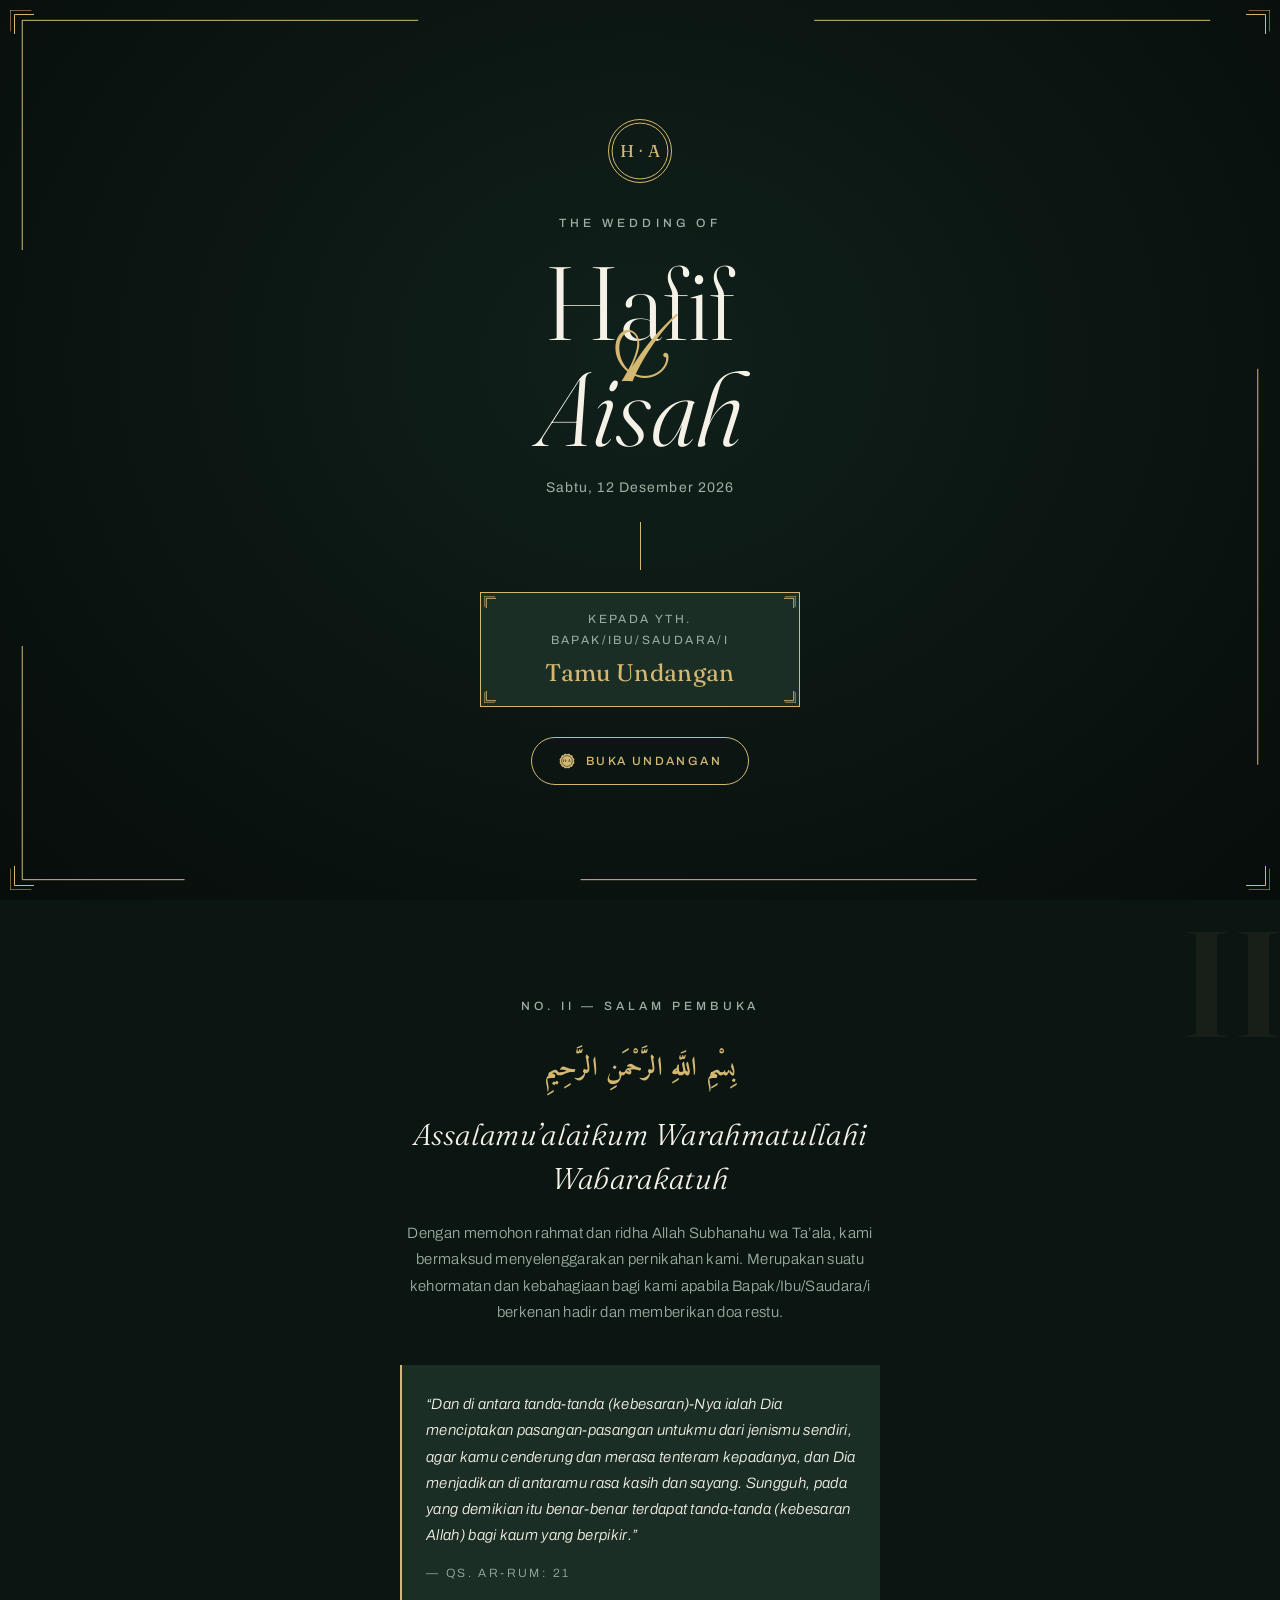
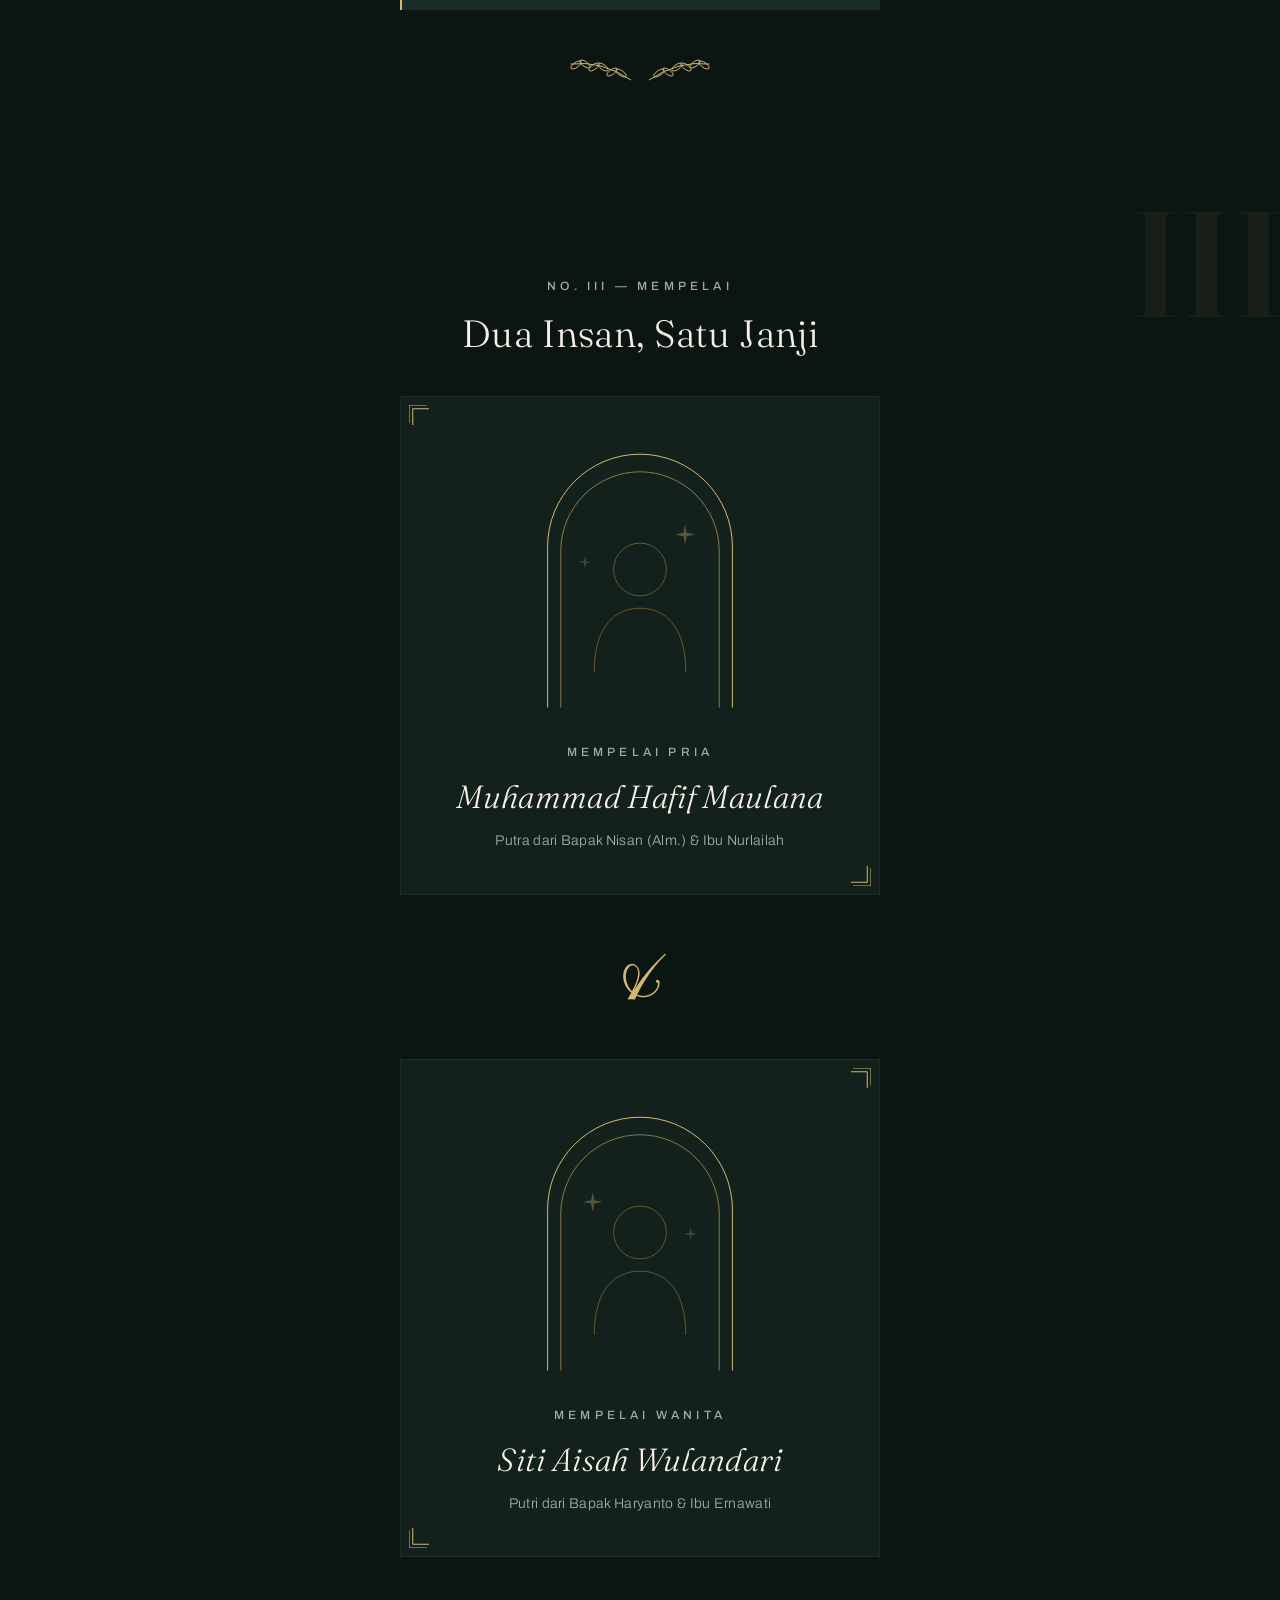
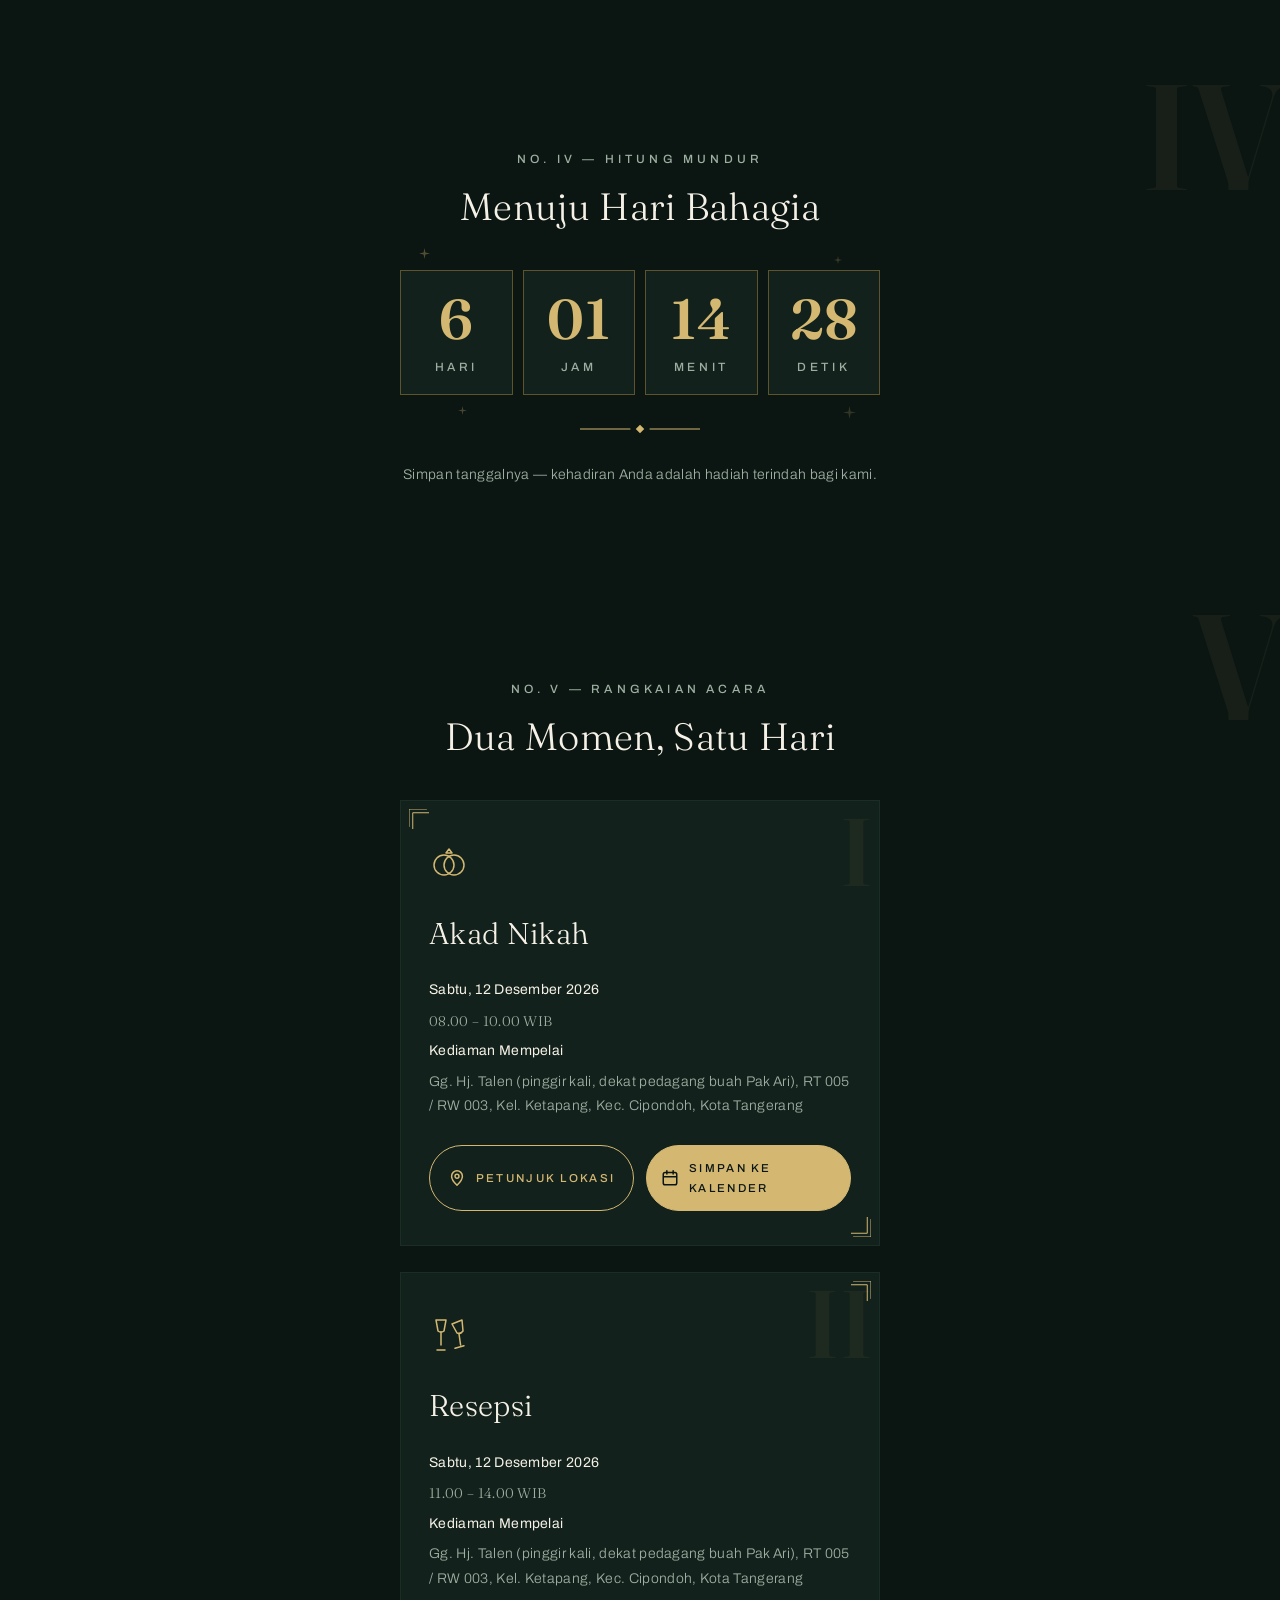
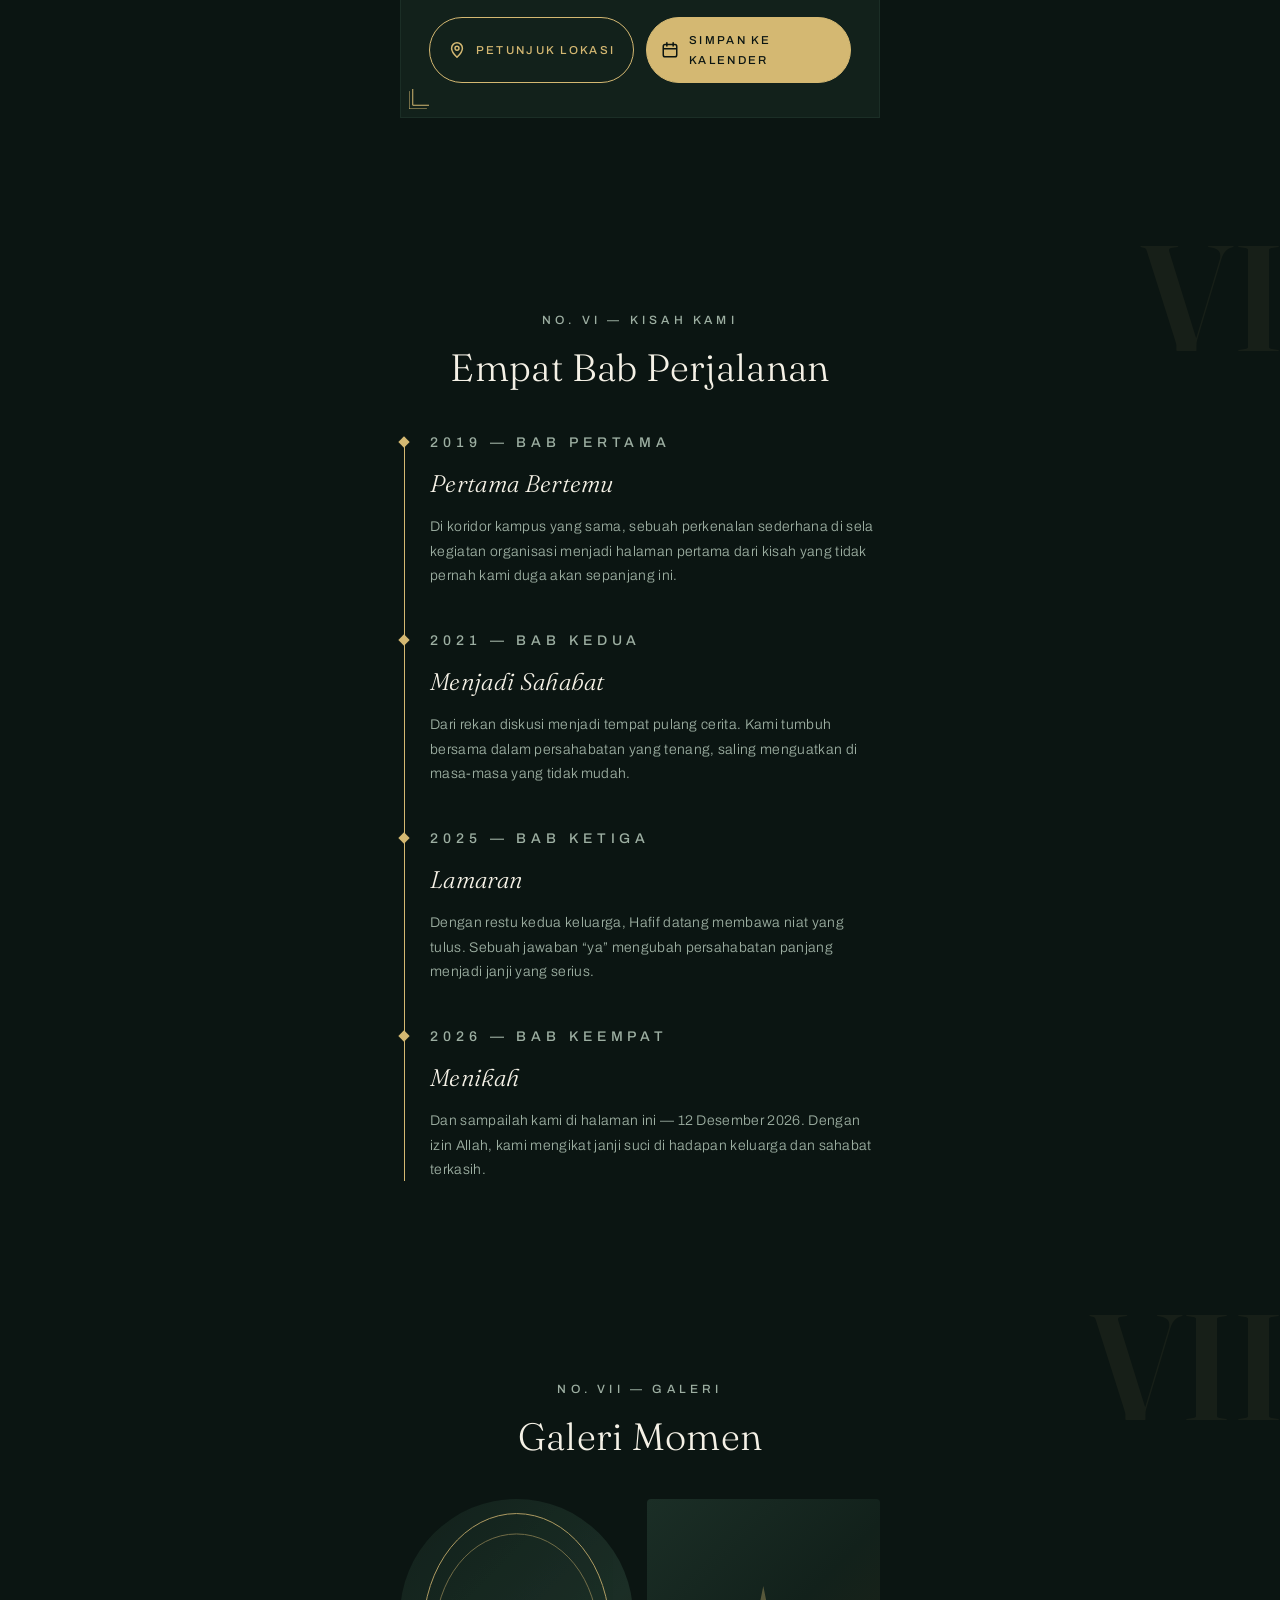
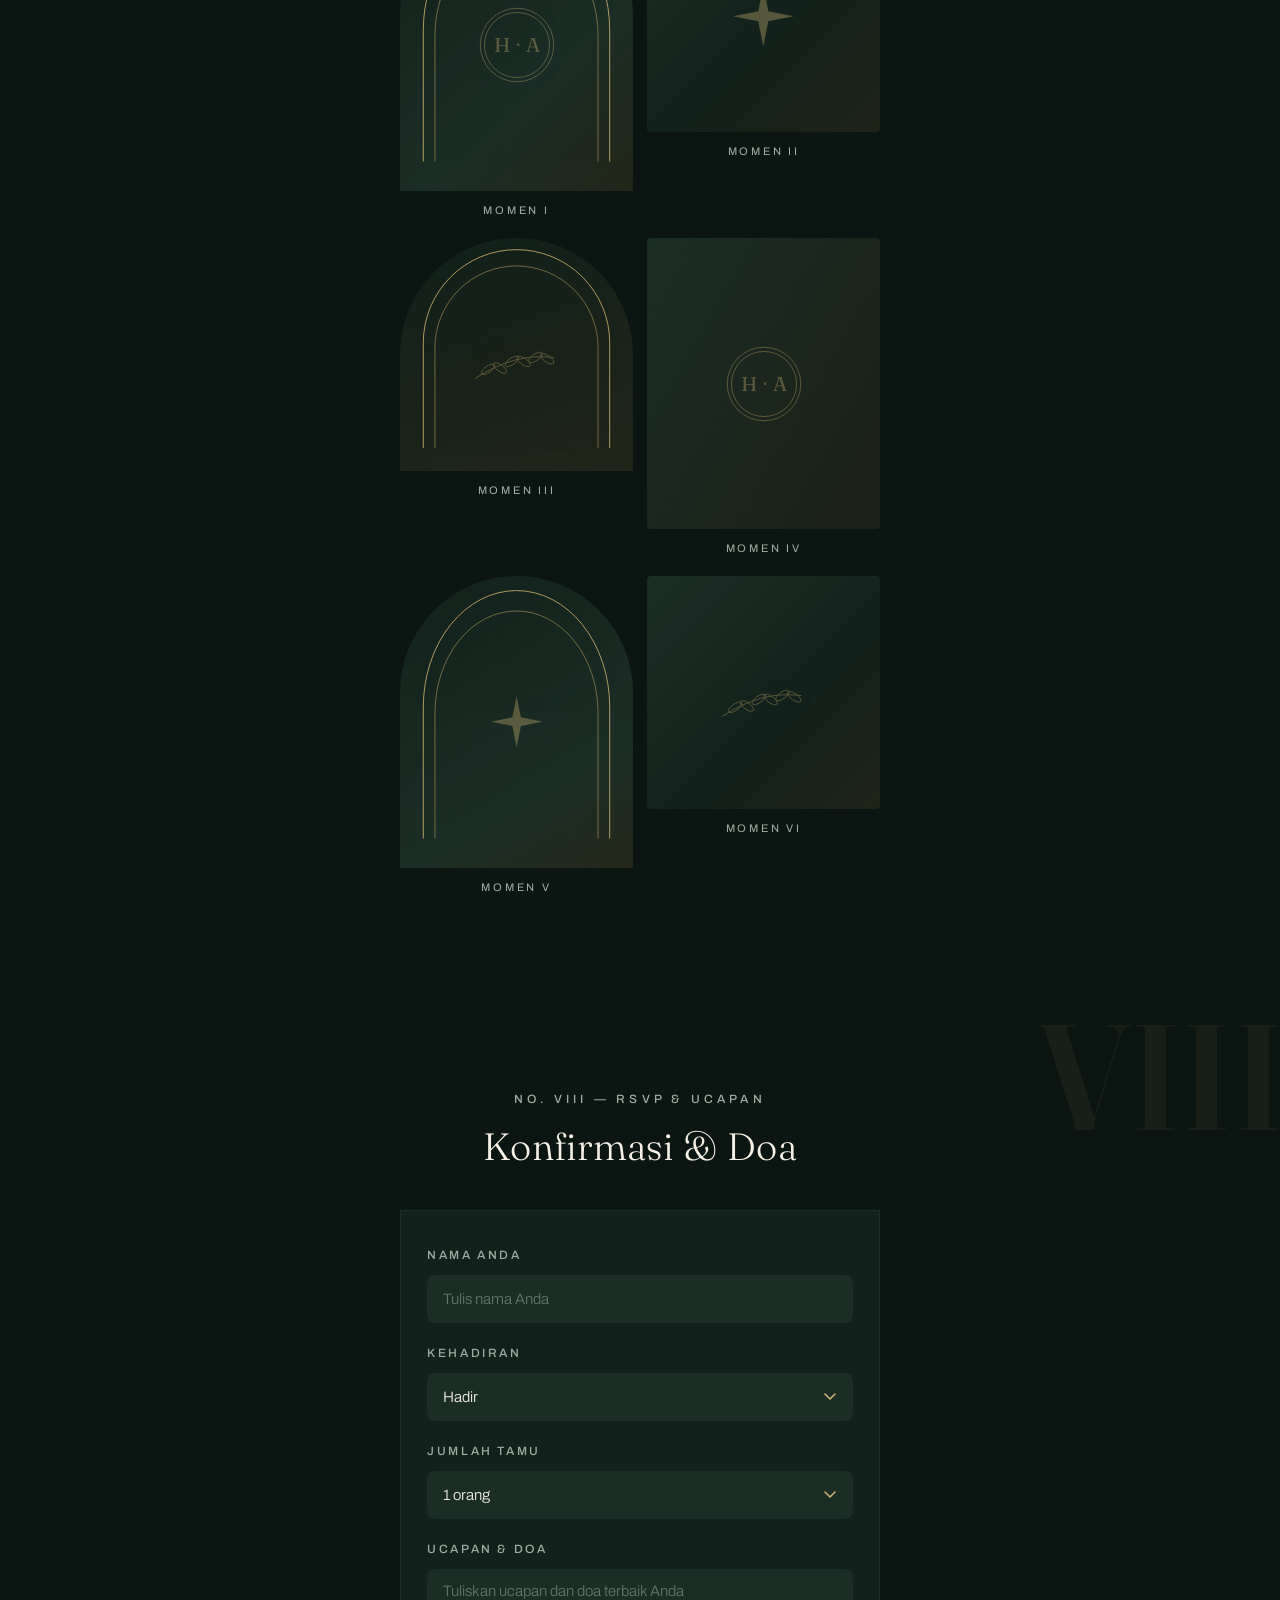
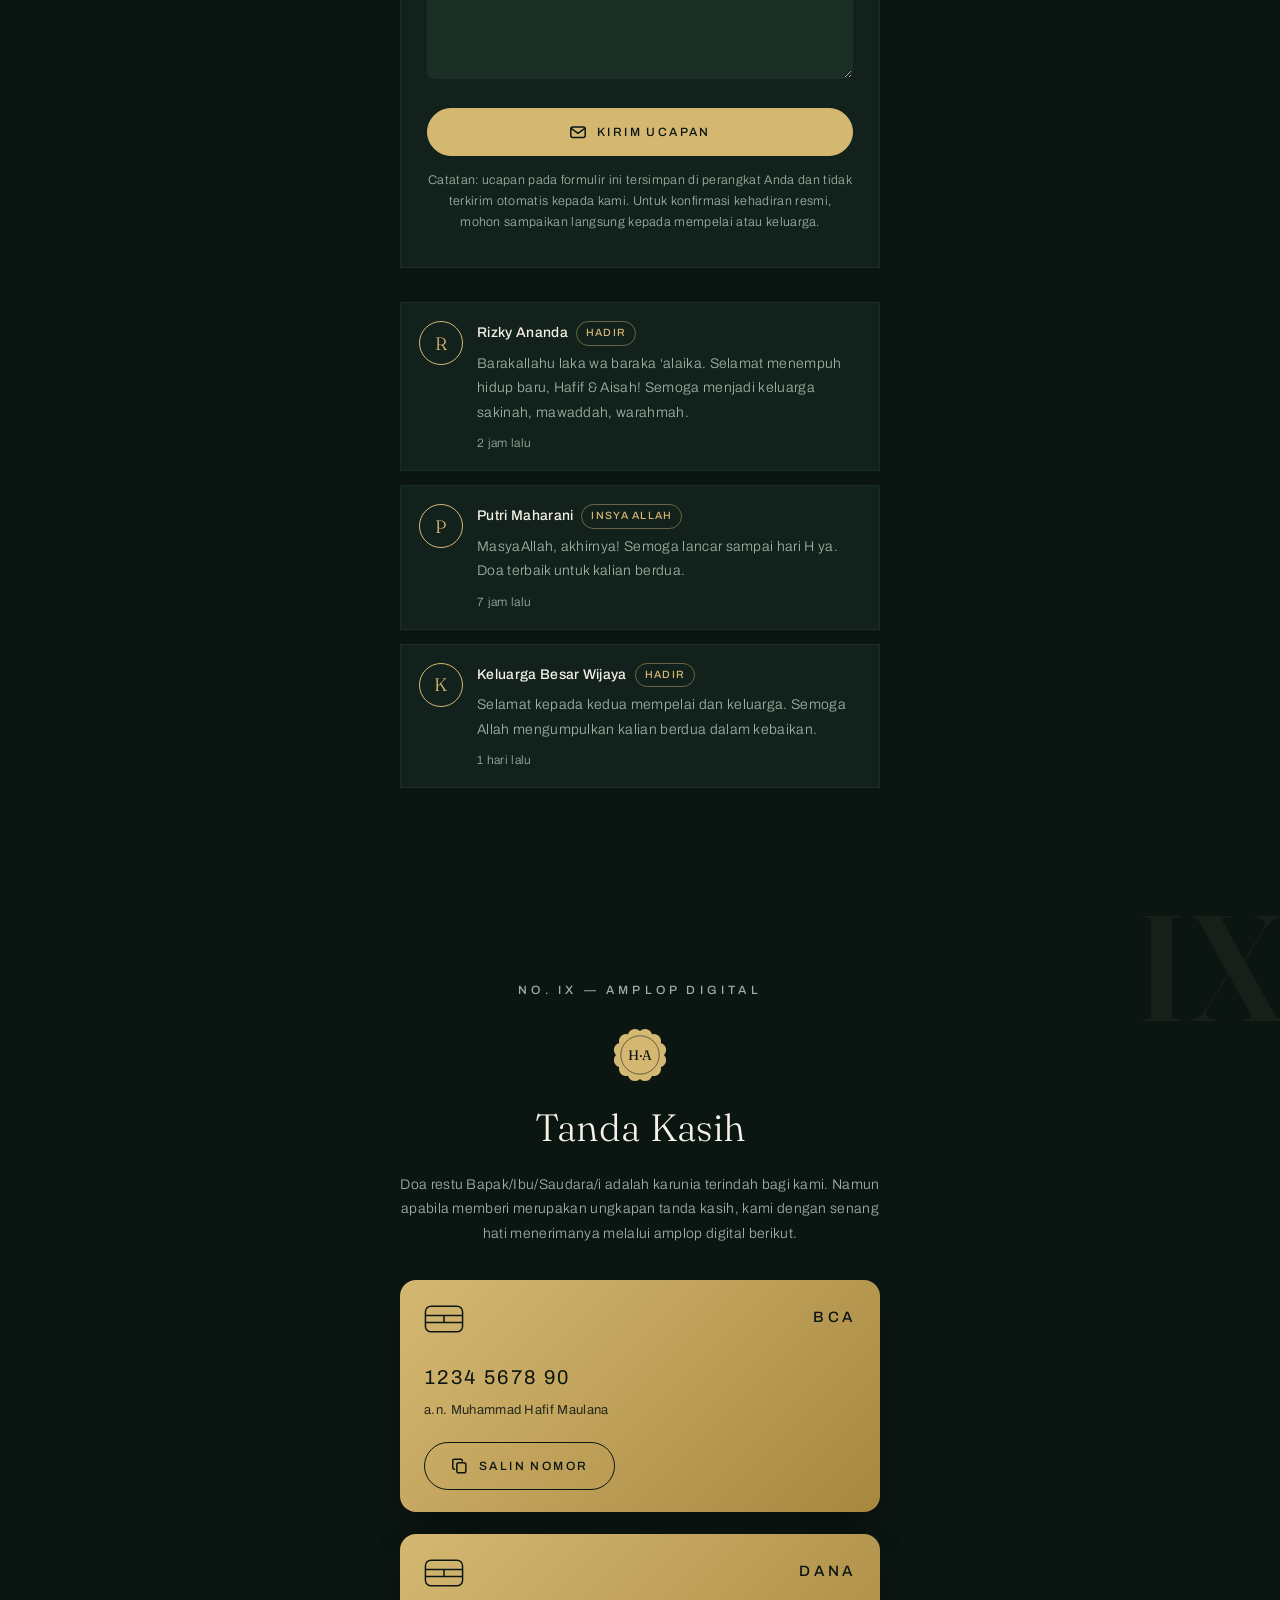
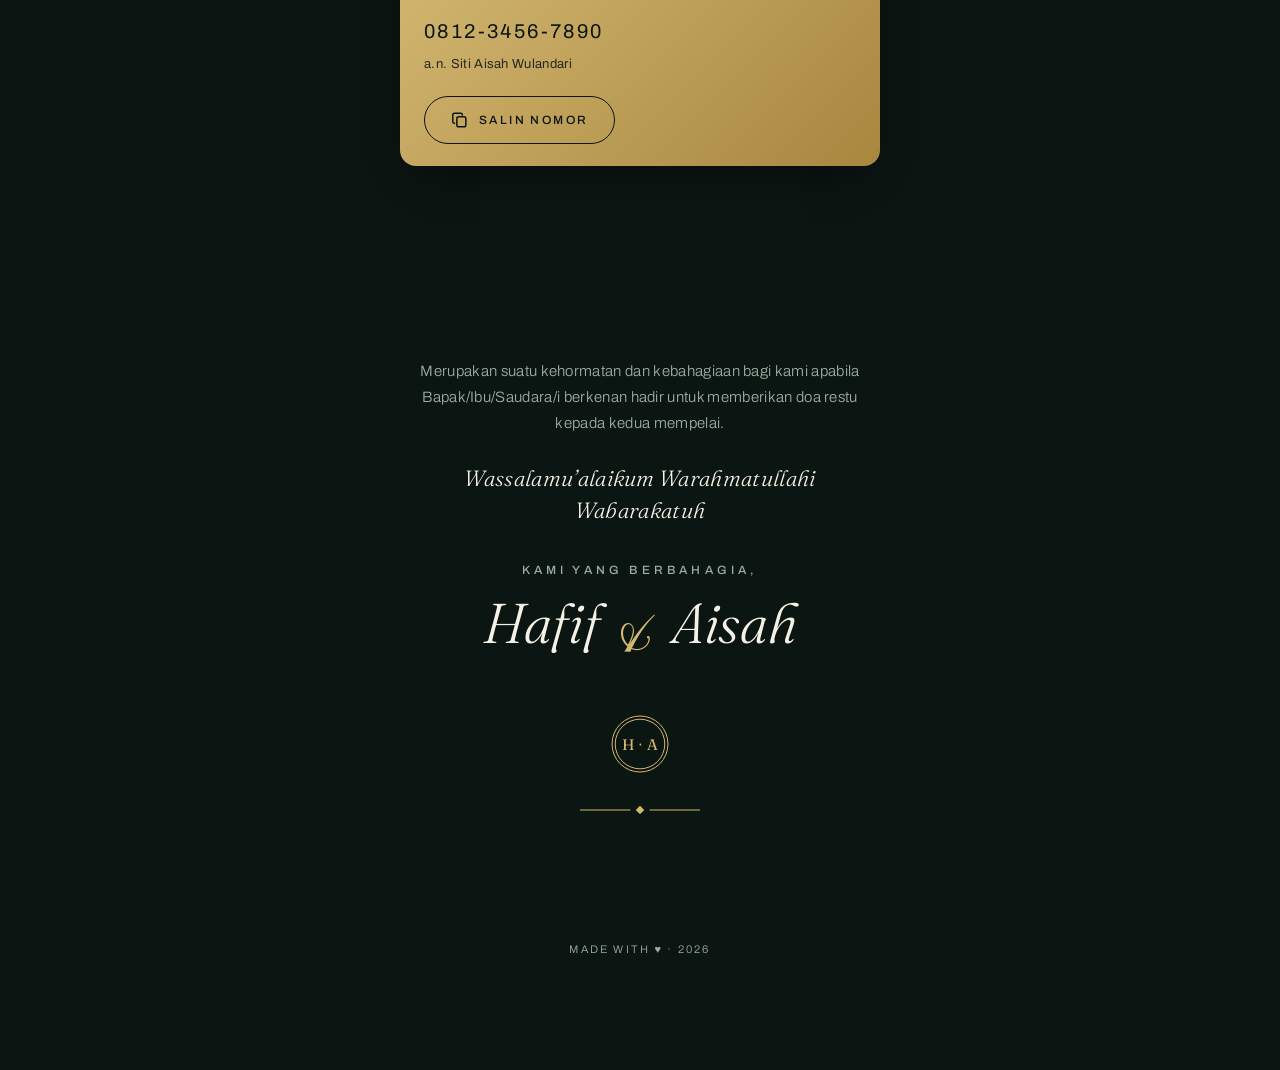
==== commit b8741e49: "fix: teks running (marquee) ikuti tanggal & nama dari config" ====
--- a/index.html
+++ b/index.html
@@ -245,8 +245,8 @@
     </div>
     <div class="marquee" aria-hidden="true">
       <div class="marquee-track">
-        <span>Hafif &amp; Aisah &#8212; Sabtu 12 Desember 2026 &#8212; Hafif &amp; Aisah &#8212; Sabtu 12 Desember 2026 &#8212; Hafif &amp; Aisah &#8212; Sabtu 12 Desember 2026 &#8212;&nbsp;</span>
-        <span>Hafif &amp; Aisah &#8212; Sabtu 12 Desember 2026 &#8212; Hafif &amp; Aisah &#8212; Sabtu 12 Desember 2026 &#8212; Hafif &amp; Aisah &#8212; Sabtu 12 Desember 2026 &#8212;&nbsp;</span>
+        <span class="js-marquee">Hafif &amp; Aisah &#8212; Sabtu 12 Desember 2026 &#8212; Hafif &amp; Aisah &#8212; Sabtu 12 Desember 2026 &#8212; Hafif &amp; Aisah &#8212; Sabtu 12 Desember 2026 &#8212;&nbsp;</span>
+        <span class="js-marquee">Hafif &amp; Aisah &#8212; Sabtu 12 Desember 2026 &#8212; Hafif &amp; Aisah &#8212; Sabtu 12 Desember 2026 &#8212; Hafif &amp; Aisah &#8212; Sabtu 12 Desember 2026 &#8212;&nbsp;</span>
       </div>
     </div>
   </section>
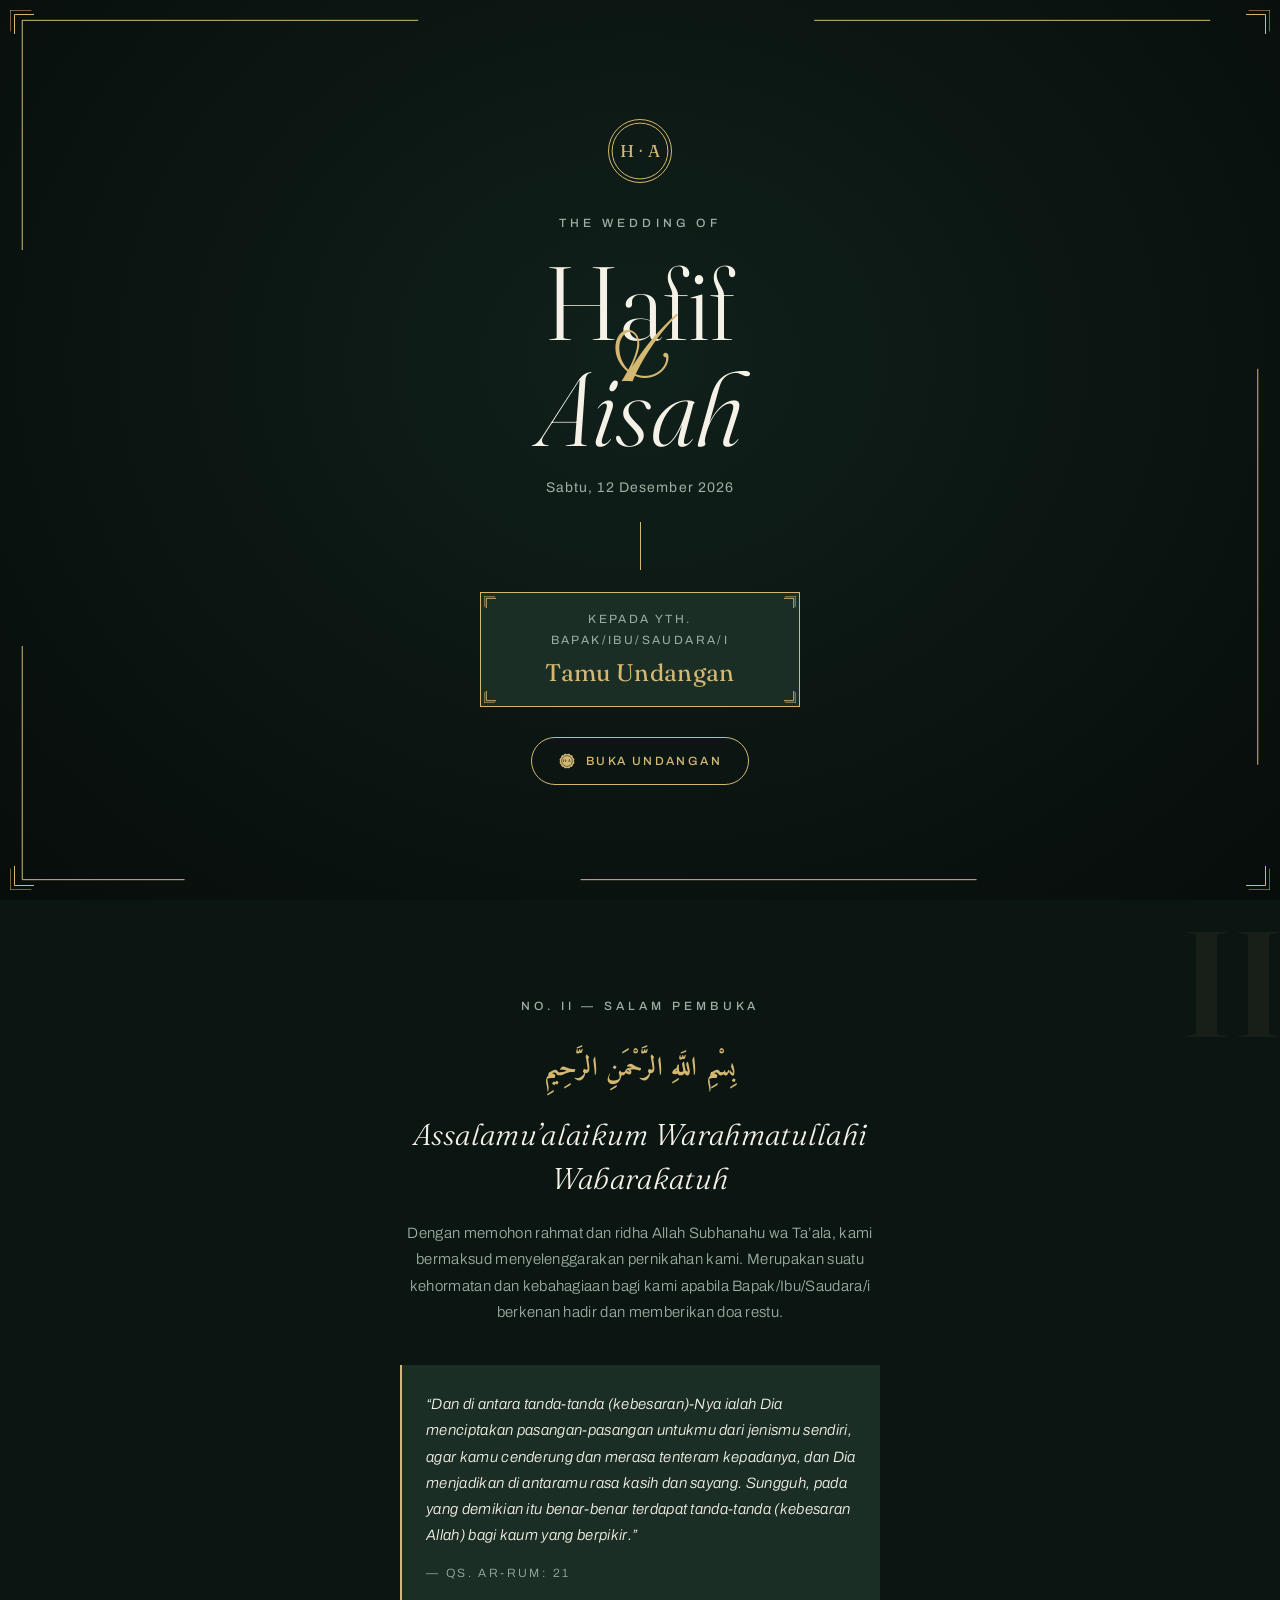
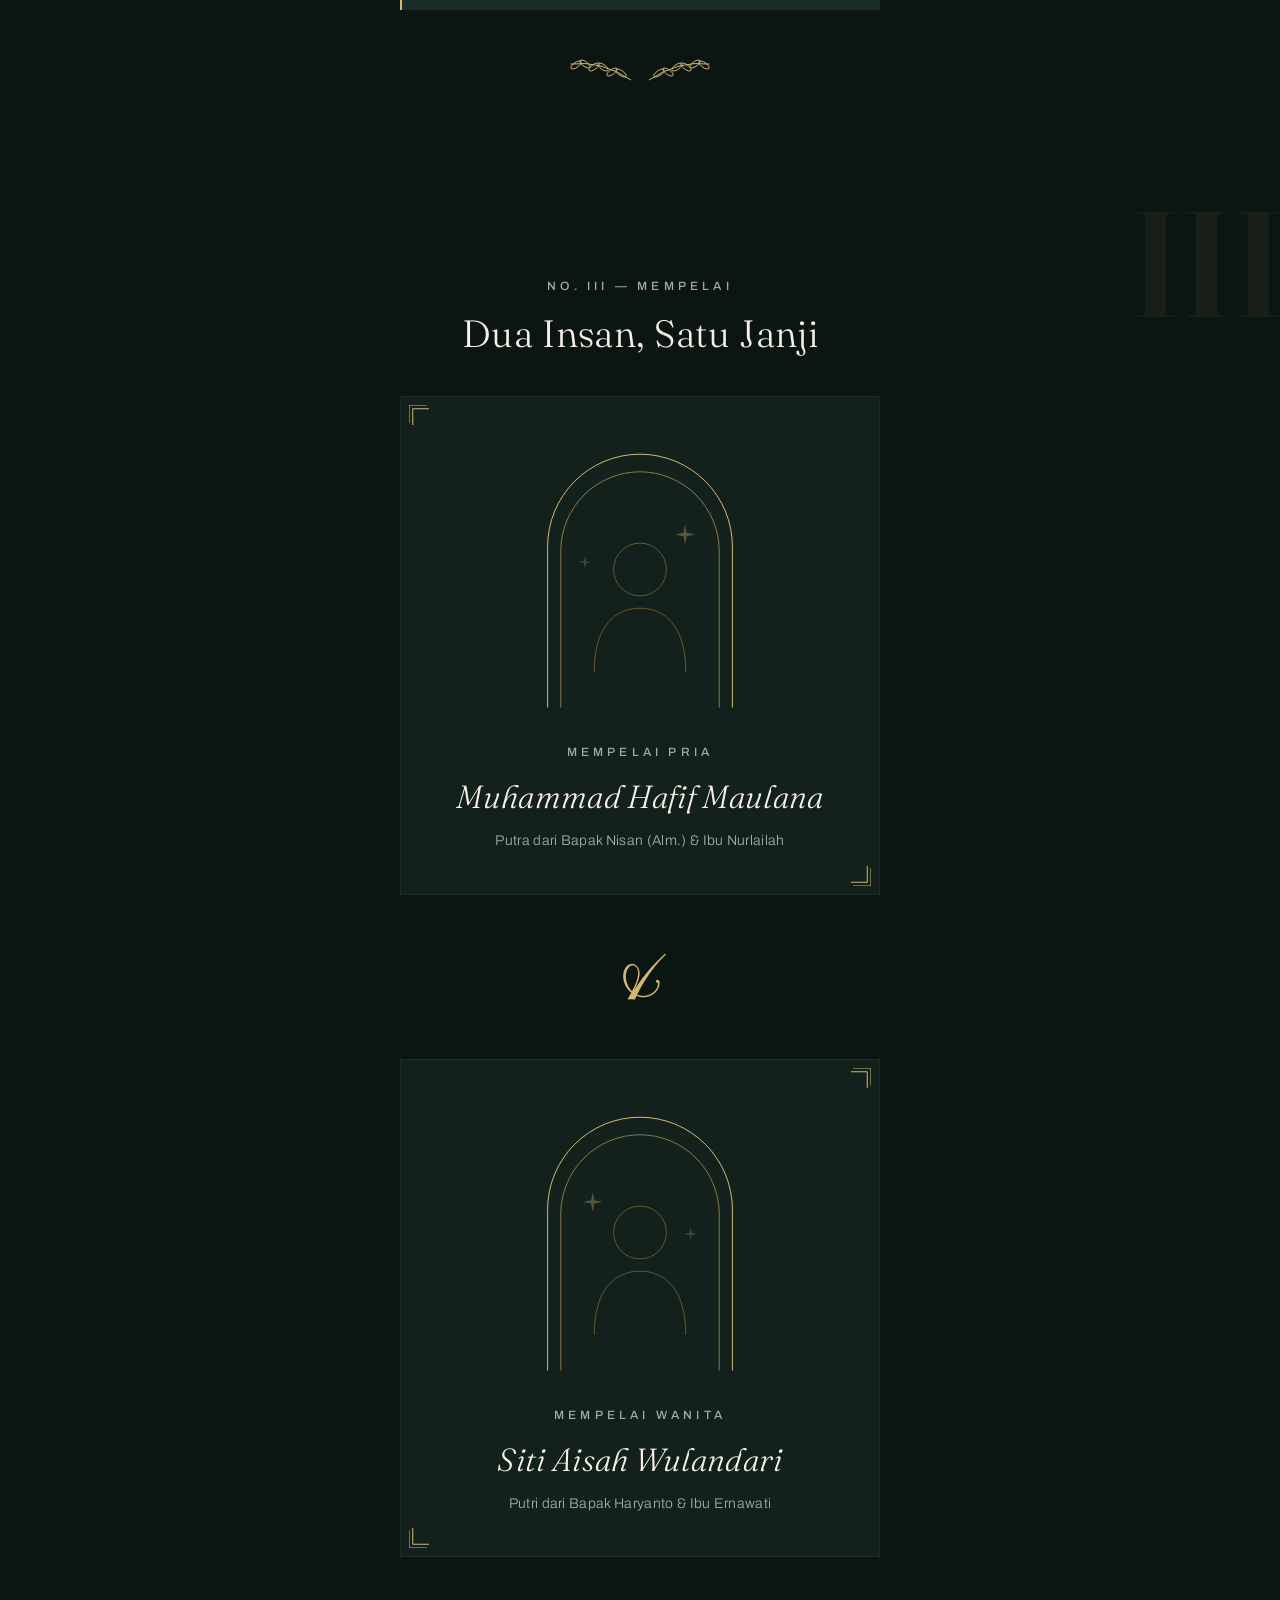
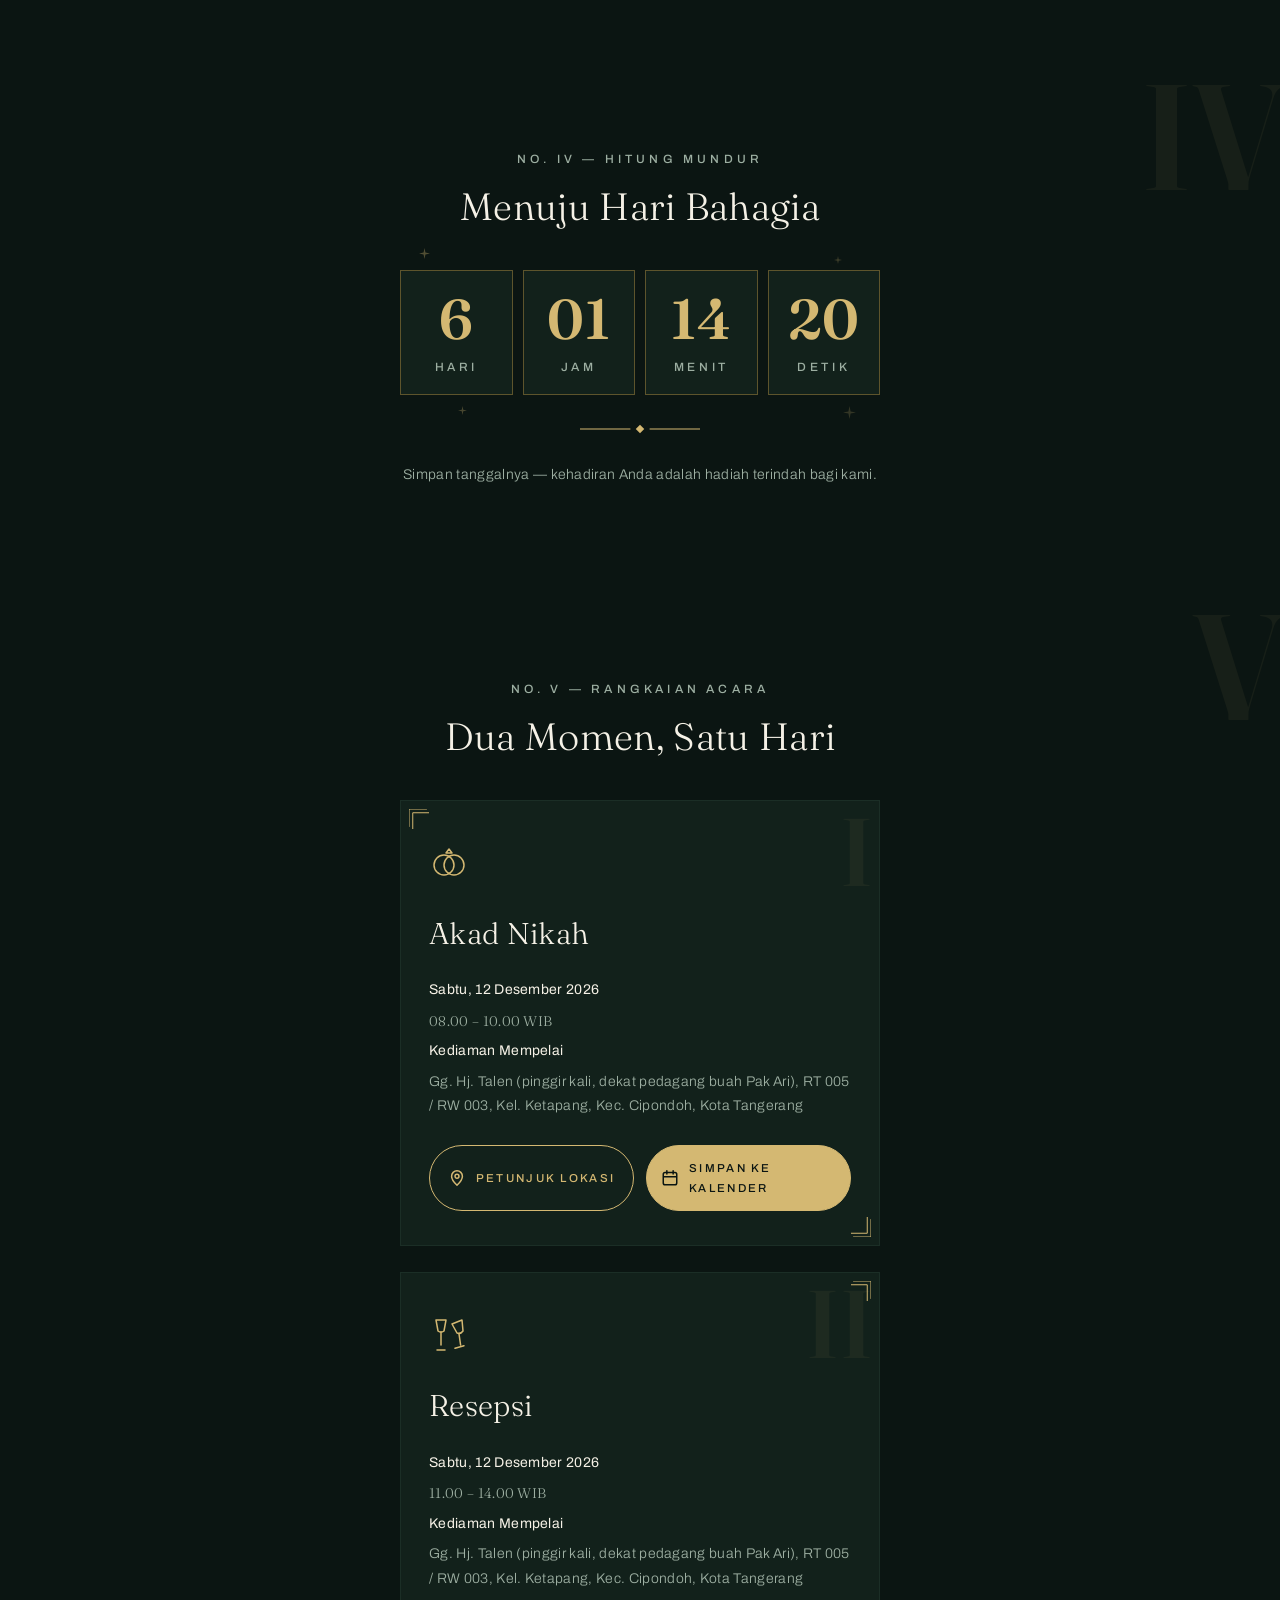
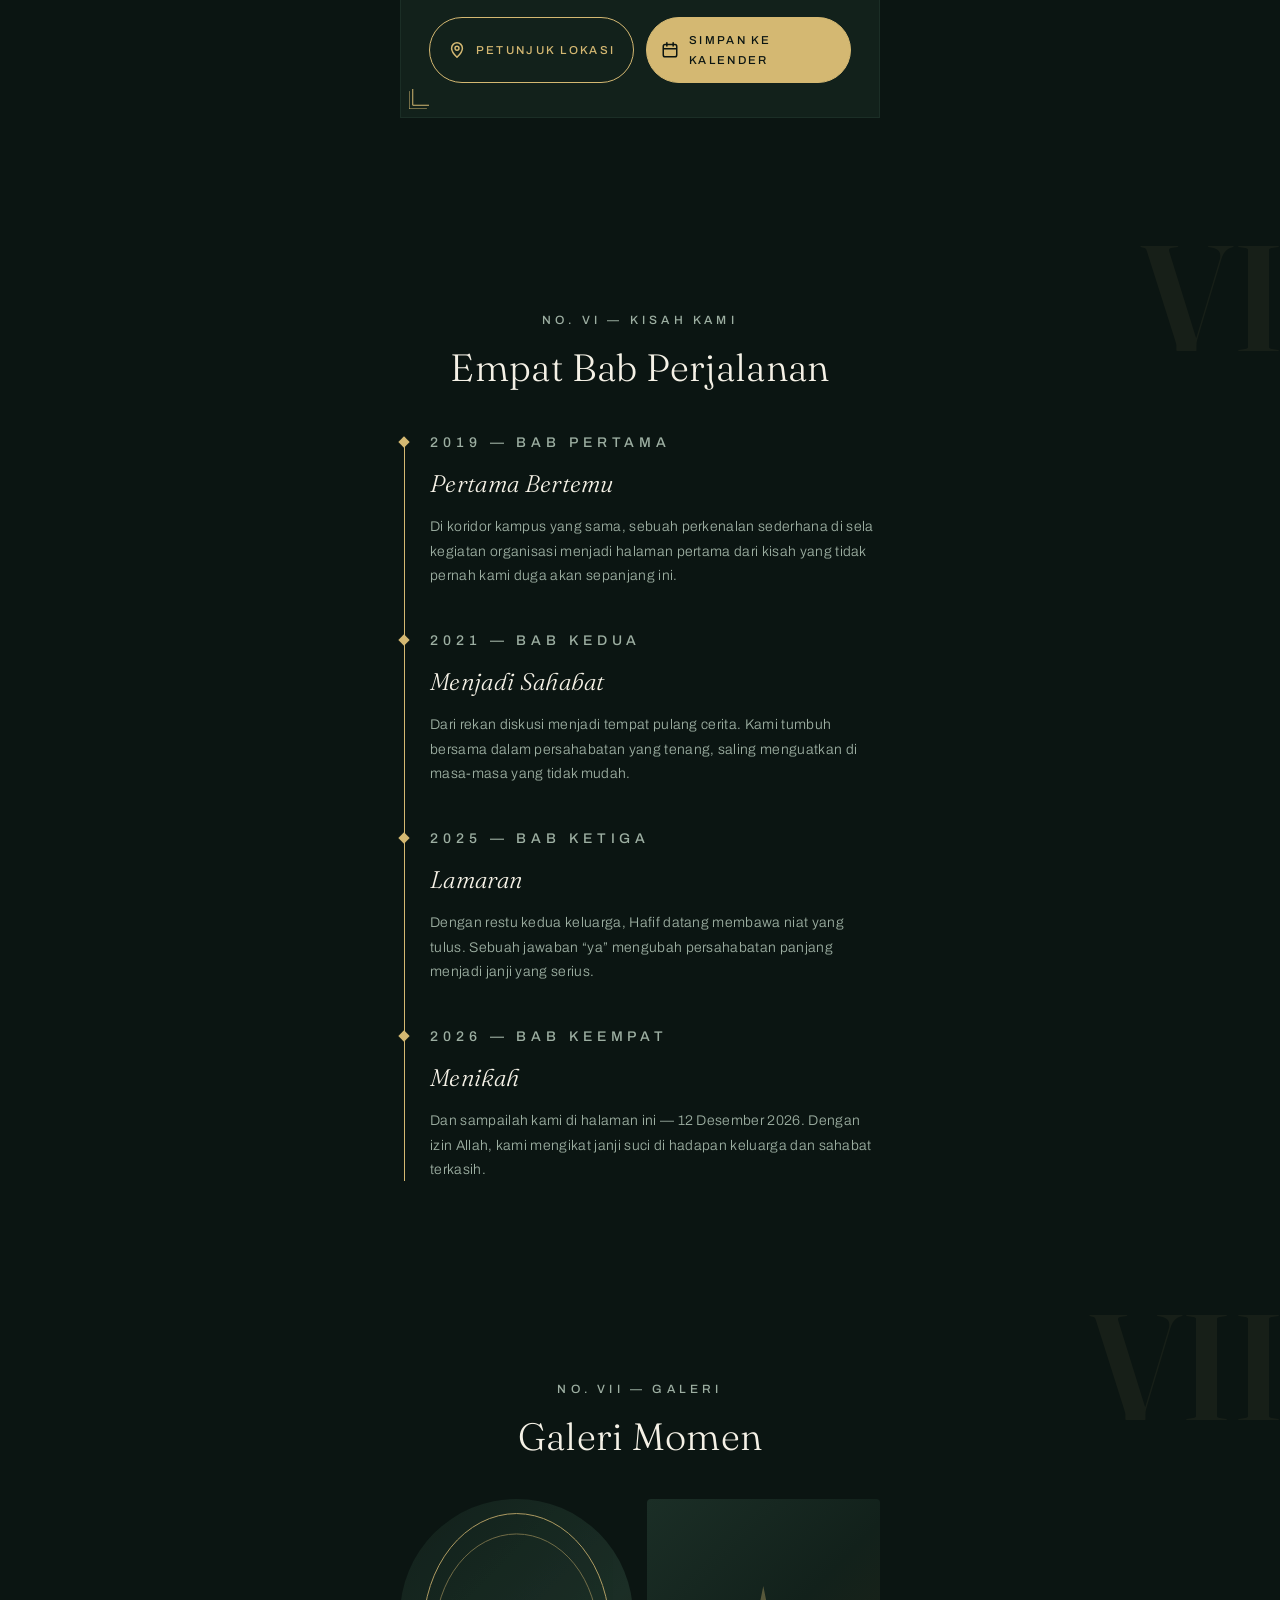
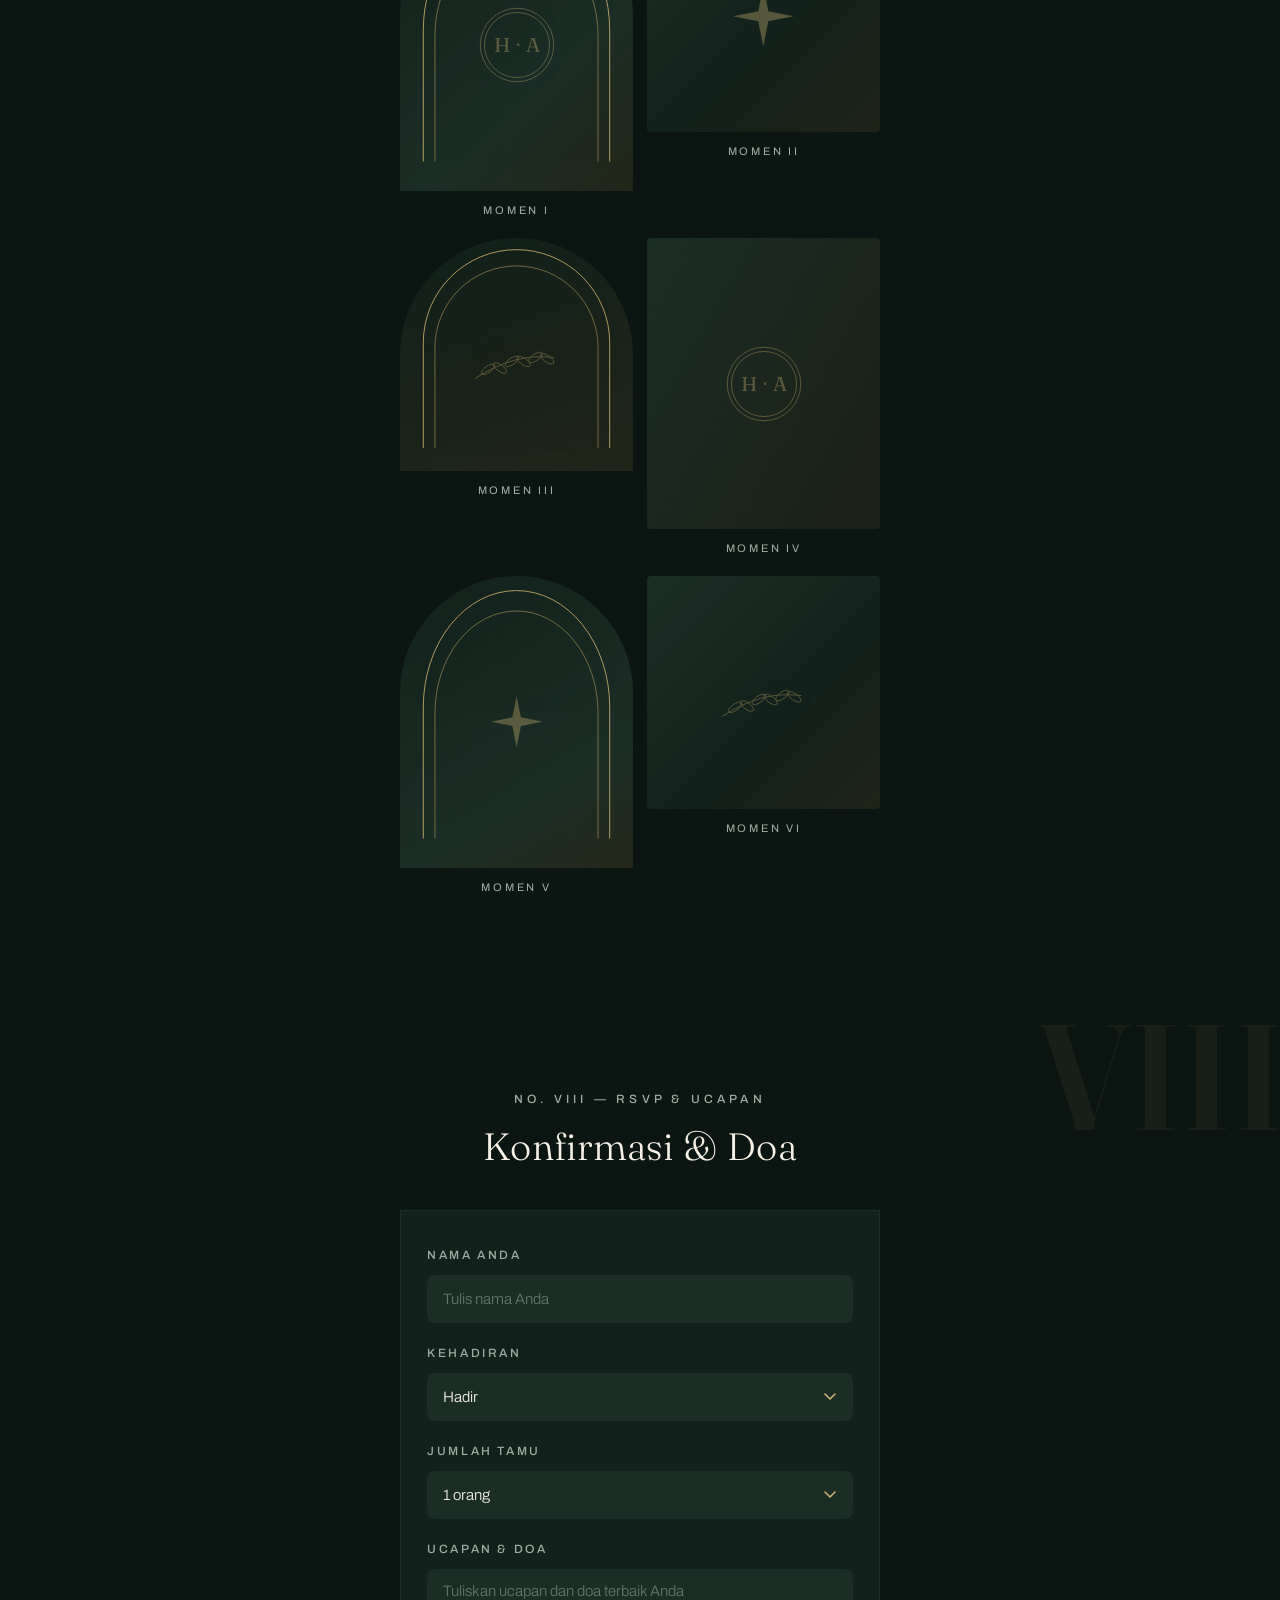
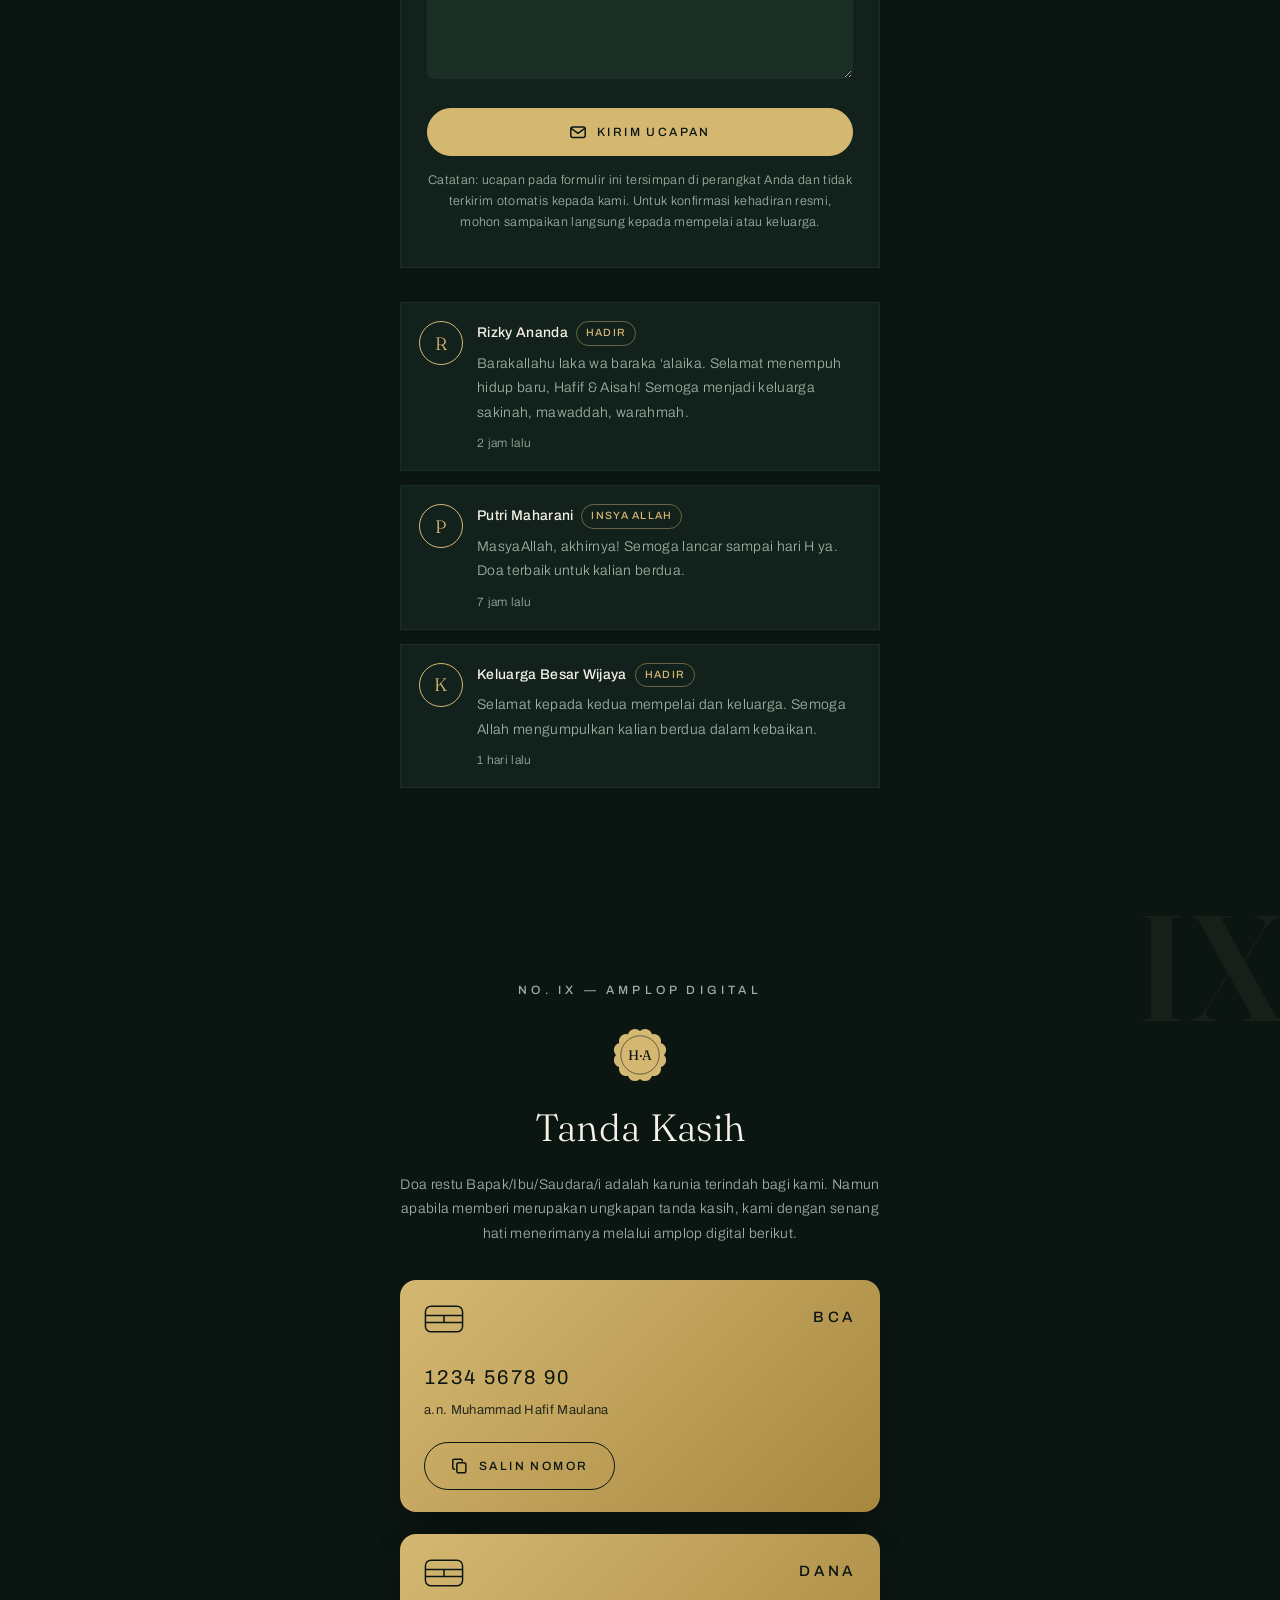
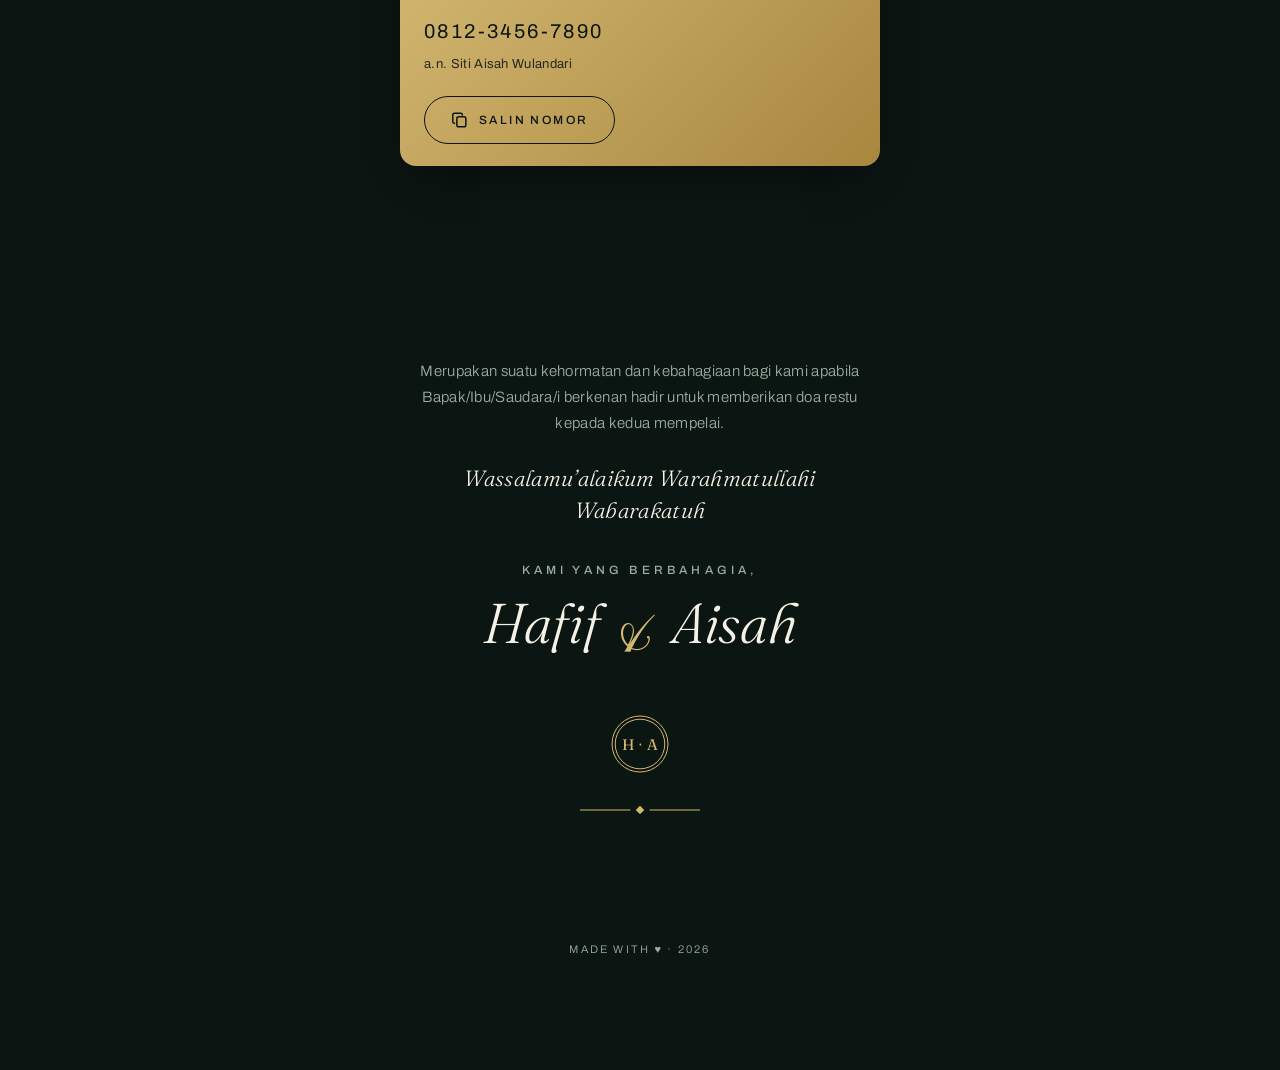
==== commit 0d3dadd4: "feat: musik custom (upload/URL) + kontrol volume di CMS & halaman tamu" ====
--- a/index.html
+++ b/index.html
@@ -23,7 +23,7 @@
   svg.draw .orn-fill { opacity: 1 !important; }
   .timeline-spine { transform: none !important; }
   .story-node { transform: rotate(45deg) scale(1) !important; }
-  .music-btn, .music-eq { display: none !important; }
+  .music-btn, .music-eq, .music-vol { display: none !important; }
 </style>
 </noscript>
 </head>
@@ -137,6 +137,10 @@
   <symbol id="ic-envelope" viewBox="0 0 20 20">
     <rect x="2" y="4.5" width="16" height="11.5" rx="2" fill="none" stroke="currentColor" stroke-width="1.5" vector-effect="non-scaling-stroke"/>
     <path d="M2.5 6 L10 11.5 L17.5 6" fill="none" stroke="currentColor" stroke-width="1.5" stroke-linecap="round" stroke-linejoin="round" vector-effect="non-scaling-stroke"/>
+  </symbol>
+  <symbol id="ic-vol" viewBox="0 0 20 20">
+    <path d="M3 8 H6 L10.5 4 V16 L6 12 H3 Z" fill="none" stroke="currentColor" stroke-width="1.5" stroke-linecap="round" stroke-linejoin="round" vector-effect="non-scaling-stroke"/>
+    <path d="M13.5 7.5 A3.5 3.5 0 0 1 13.5 12.5 M15.5 5.5 A6 6 0 0 1 15.5 14.5" fill="none" stroke="currentColor" stroke-width="1.5" stroke-linecap="round" vector-effect="non-scaling-stroke"/>
   </symbol>
 
   <!-- Siluet potret -->
@@ -616,6 +620,12 @@
 </button>
 <div class="music-eq" id="musicEq" aria-hidden="true"><span></span><span></span><span></span></div>
 
+<!-- Kontrol volume musik (tamu) -->
+<div class="music-vol" id="musicVol">
+  <svg class="music-vol-ic" aria-hidden="true"><use href="#ic-vol"/></svg>
+  <input type="range" class="music-vol-range" id="musicVolRange" min="0" max="100" step="1" value="70" aria-label="Volume musik">
+</div>
+
 <!-- Toast -->
 <div class="toast" id="toast" role="status" aria-live="polite"></div>
 
--- a/css/style.css
+++ b/css/style.css
@@ -938,6 +938,74 @@
 .music-eq span:nth-child(2) { height: 90%; animation-delay: 0.2s; }
 .music-eq span:nth-child(3) { height: 60%; animation-delay: 0.4s; }
 @keyframes eq { from { transform: scaleY(0.4); } to { transform: scaleY(1); } }
+
+/* Kontrol volume tamu — pil kecil di atas tombol musik */
+.music-vol {
+  position: fixed;
+  right: 20px;
+  bottom: 82px;
+  width: 52px;
+  display: none;
+  flex-direction: column;
+  align-items: center;
+  justify-content: center;
+  gap: 6px;
+  padding: 10px 0;
+  border-radius: 999px;
+  background: var(--surface);
+  border: 1px solid var(--gold);
+  box-shadow: 0 10px 26px -10px rgba(0,0,0,0.7);
+  z-index: 80;
+}
+body.is-opened .music-vol { display: flex; }
+/* Ikon speaker penanda bahwa pil ini pengatur volume (bukan ornamen) */
+.music-vol-ic {
+  width: 18px;
+  height: 18px;
+  color: var(--gold);
+  flex: none;
+}
+.music-vol-range {
+  -webkit-appearance: slider-vertical;
+  appearance: slider-vertical;
+  writing-mode: vertical-lr;
+  direction: rtl; /* bawah = min, atas = maks */
+  width: 24px;
+  height: 76px;
+  margin: 0;
+  background: transparent;
+  accent-color: var(--gold);
+  cursor: pointer;
+  touch-action: none;
+}
+.music-vol-range:focus-visible { outline: 2px solid var(--gold); outline-offset: 3px; border-radius: 6px; }
+/* Track & thumb konsisten lintas-browser (WebKit) */
+.music-vol-range::-webkit-slider-runnable-track {
+  width: 4px;
+  border-radius: 2px;
+  background: rgba(212,184,114,0.30);
+}
+.music-vol-range::-webkit-slider-thumb {
+  -webkit-appearance: none;
+  appearance: none;
+  width: 16px;
+  height: 16px;
+  border-radius: 50%;
+  background: var(--gold);
+  border: 2px solid var(--surface);
+}
+.music-vol-range::-moz-range-track {
+  width: 4px;
+  border-radius: 2px;
+  background: rgba(212,184,114,0.30);
+}
+.music-vol-range::-moz-range-thumb {
+  width: 16px;
+  height: 16px;
+  border: 2px solid var(--surface);
+  border-radius: 50%;
+  background: var(--gold);
+}
 
 /* ============ REVEAL & DRAW ============ */
 .reveal {
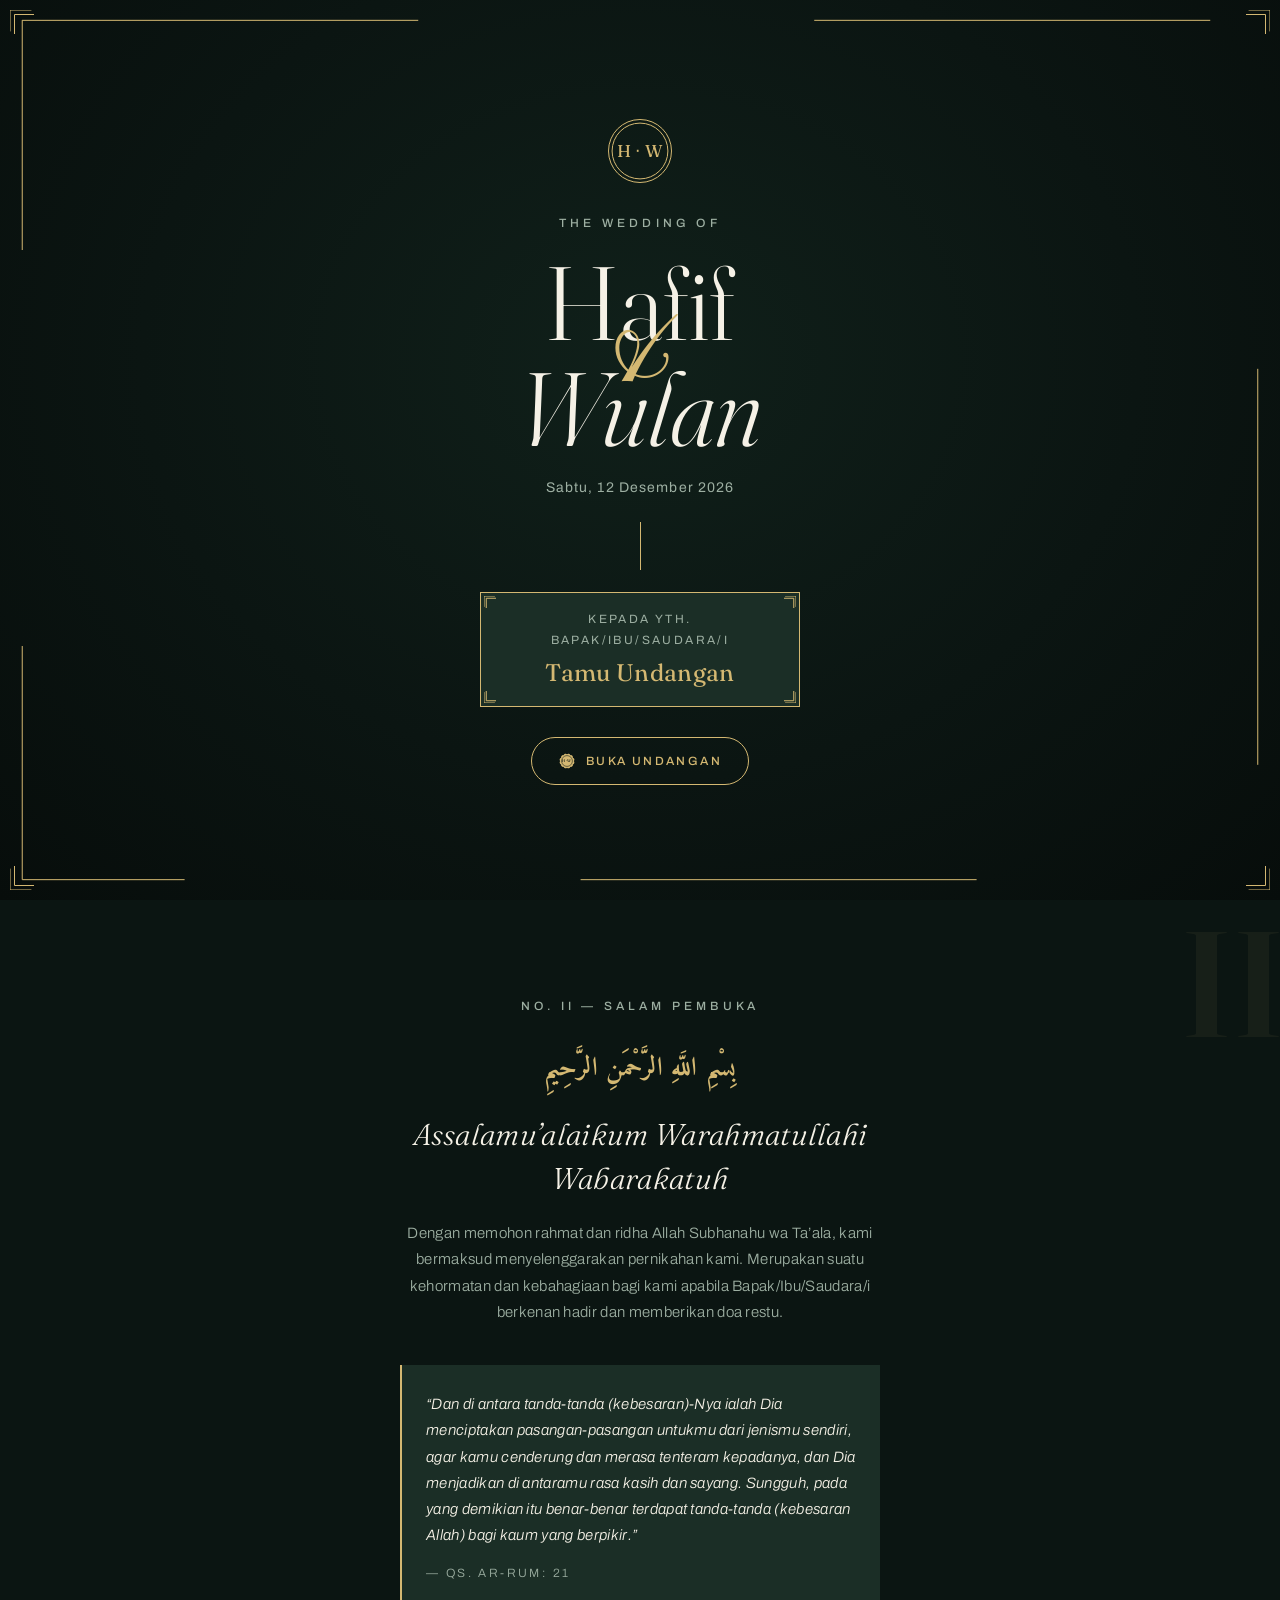
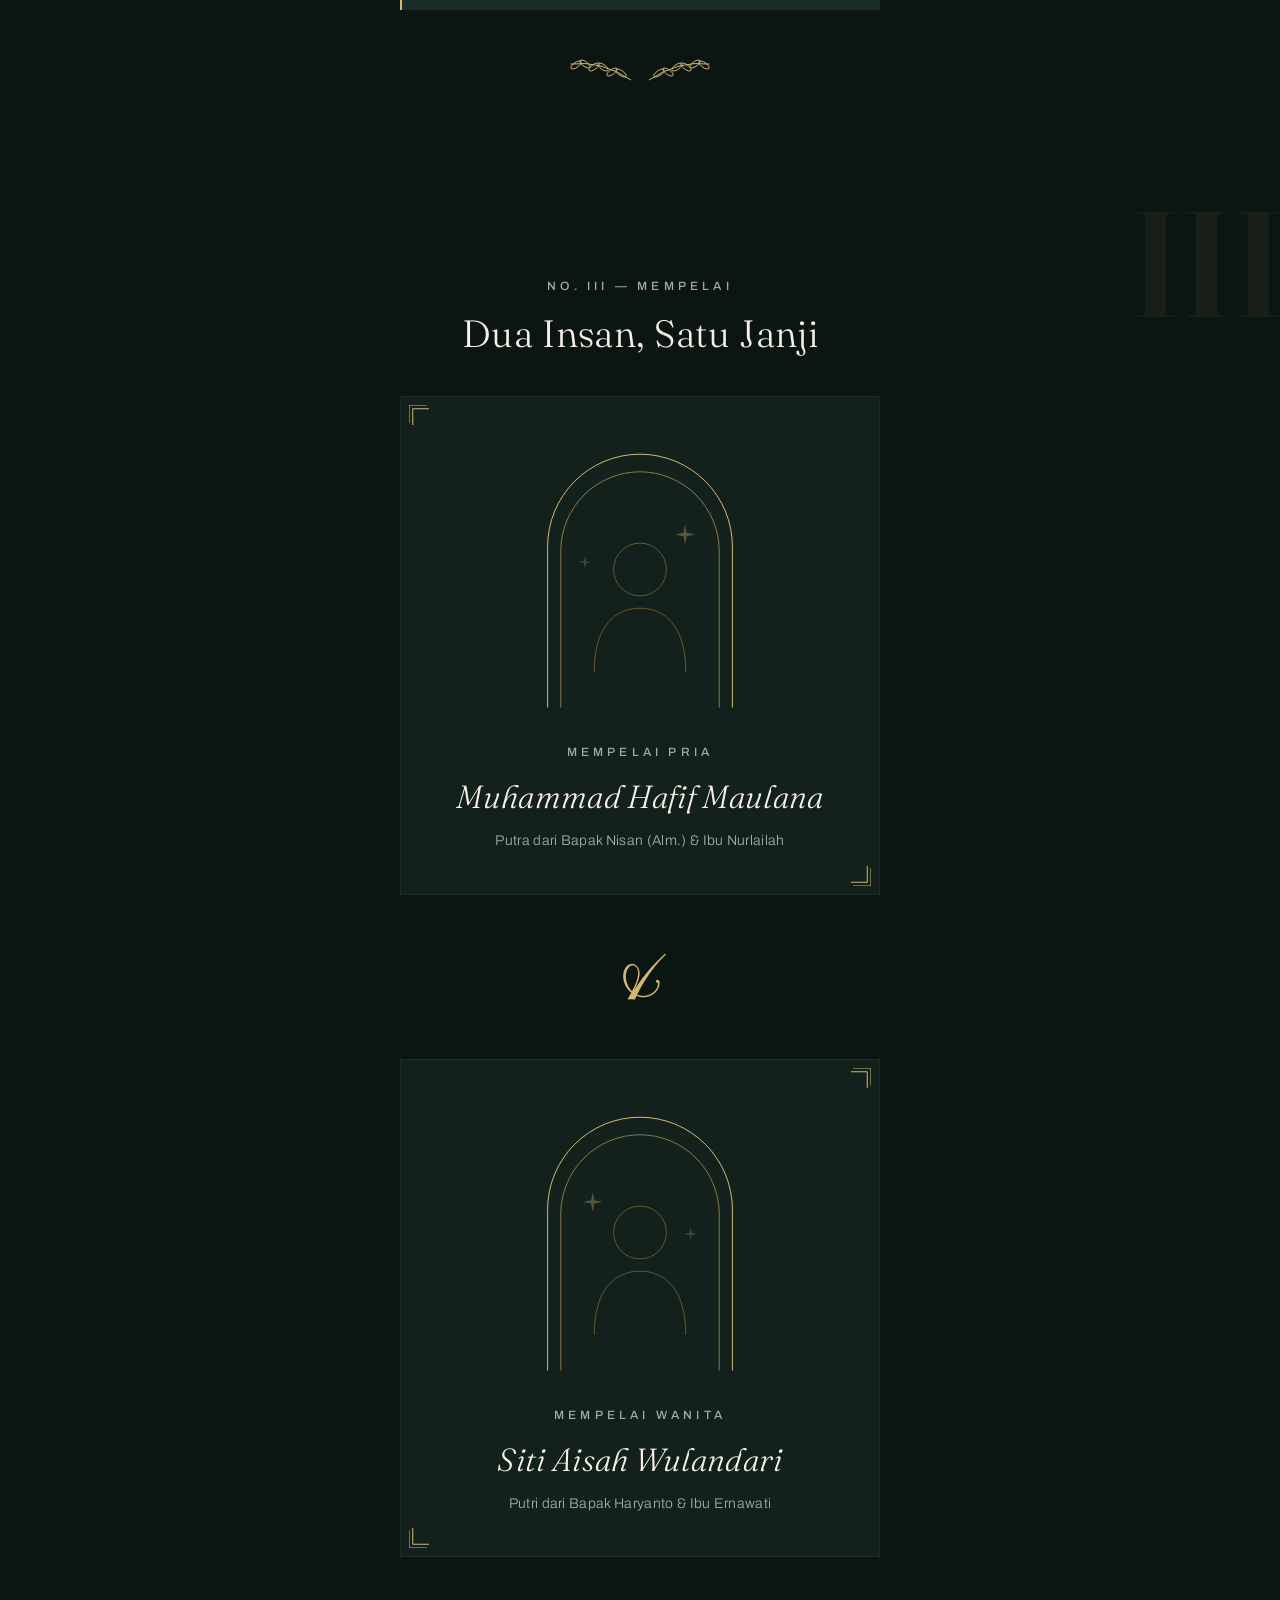
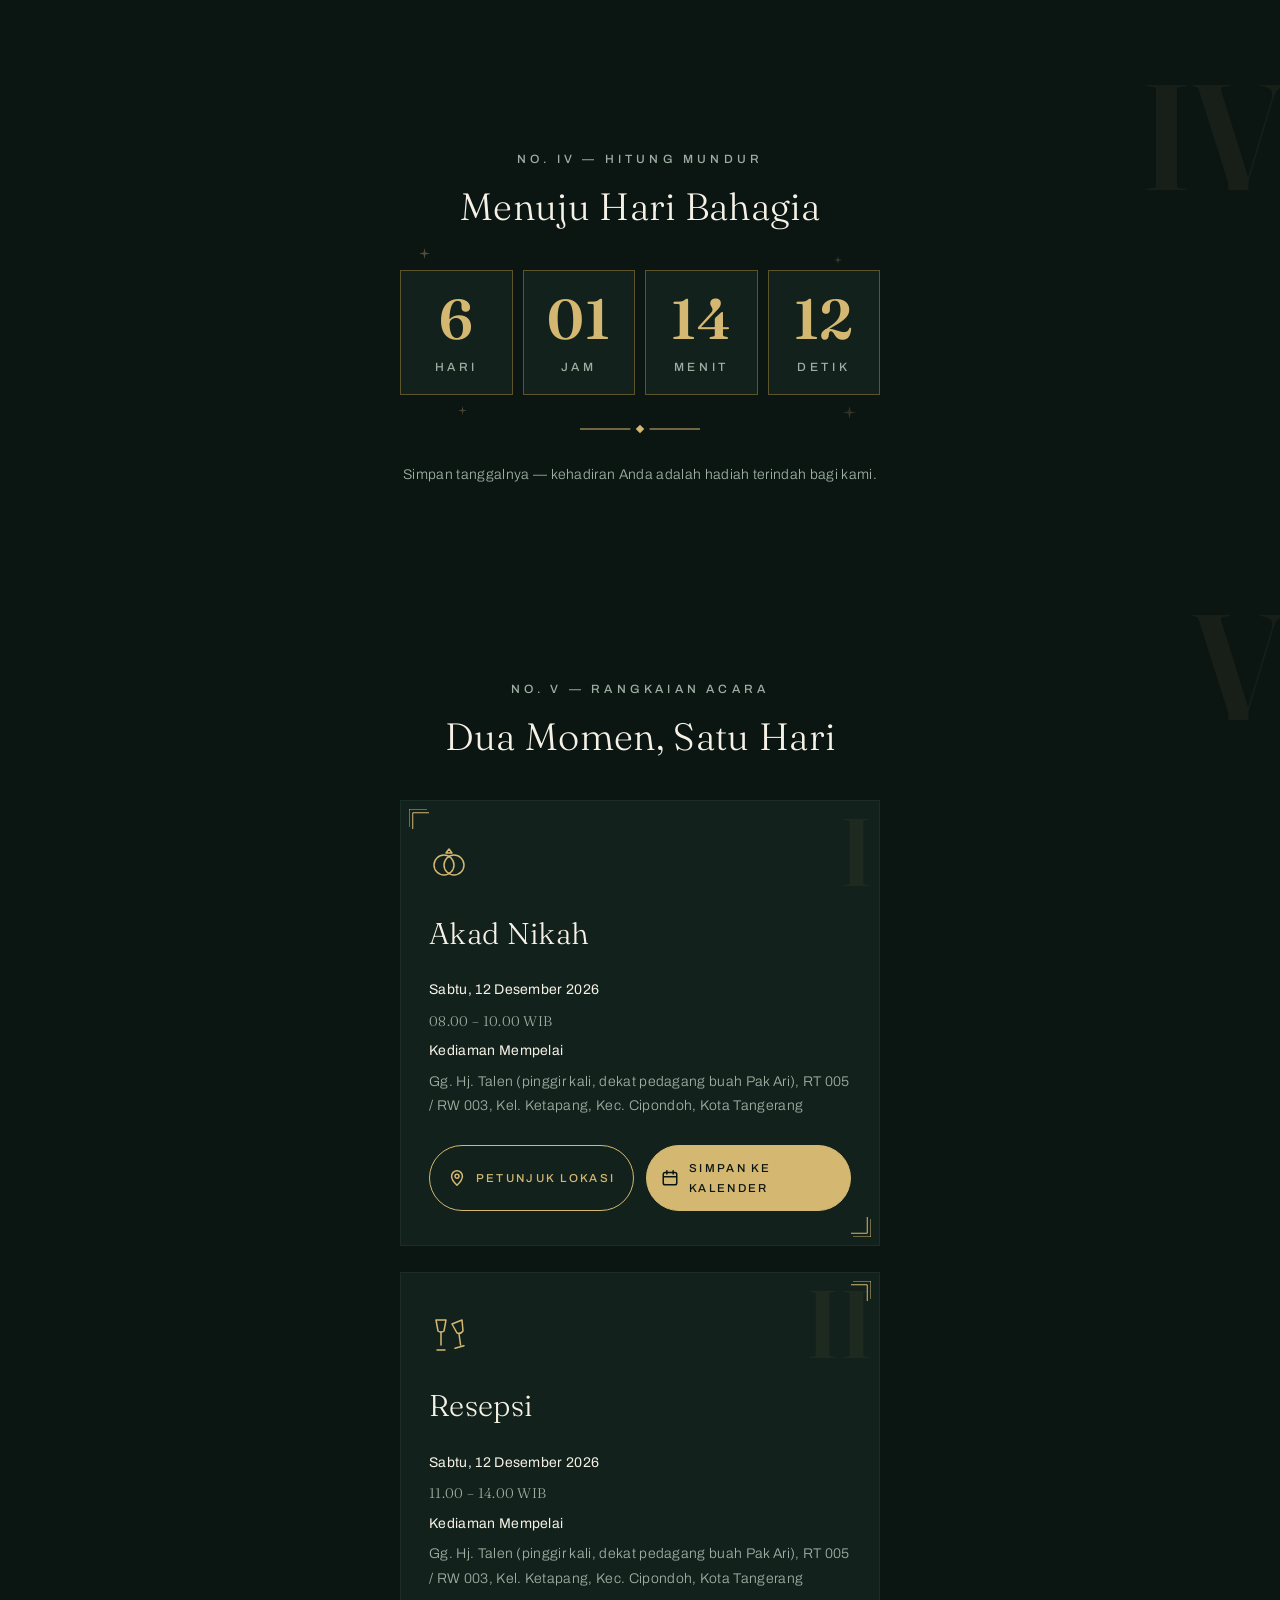
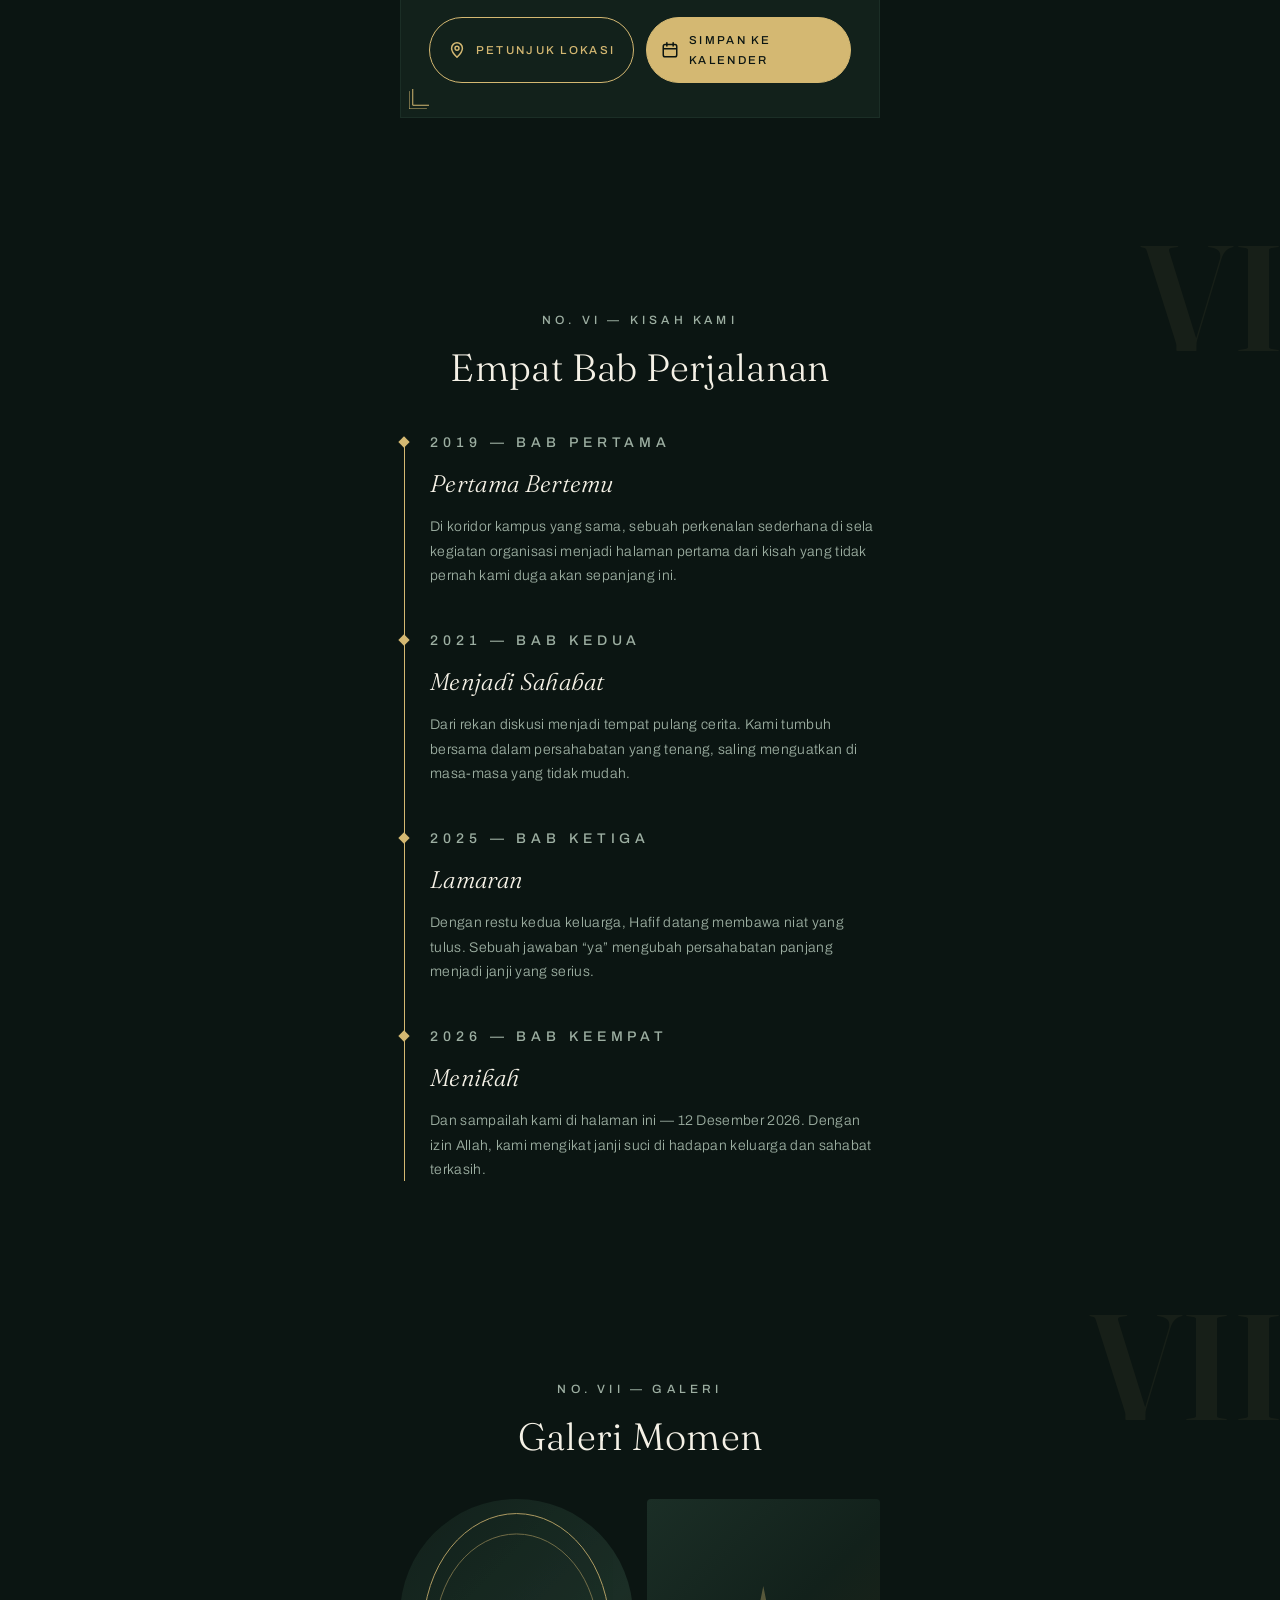
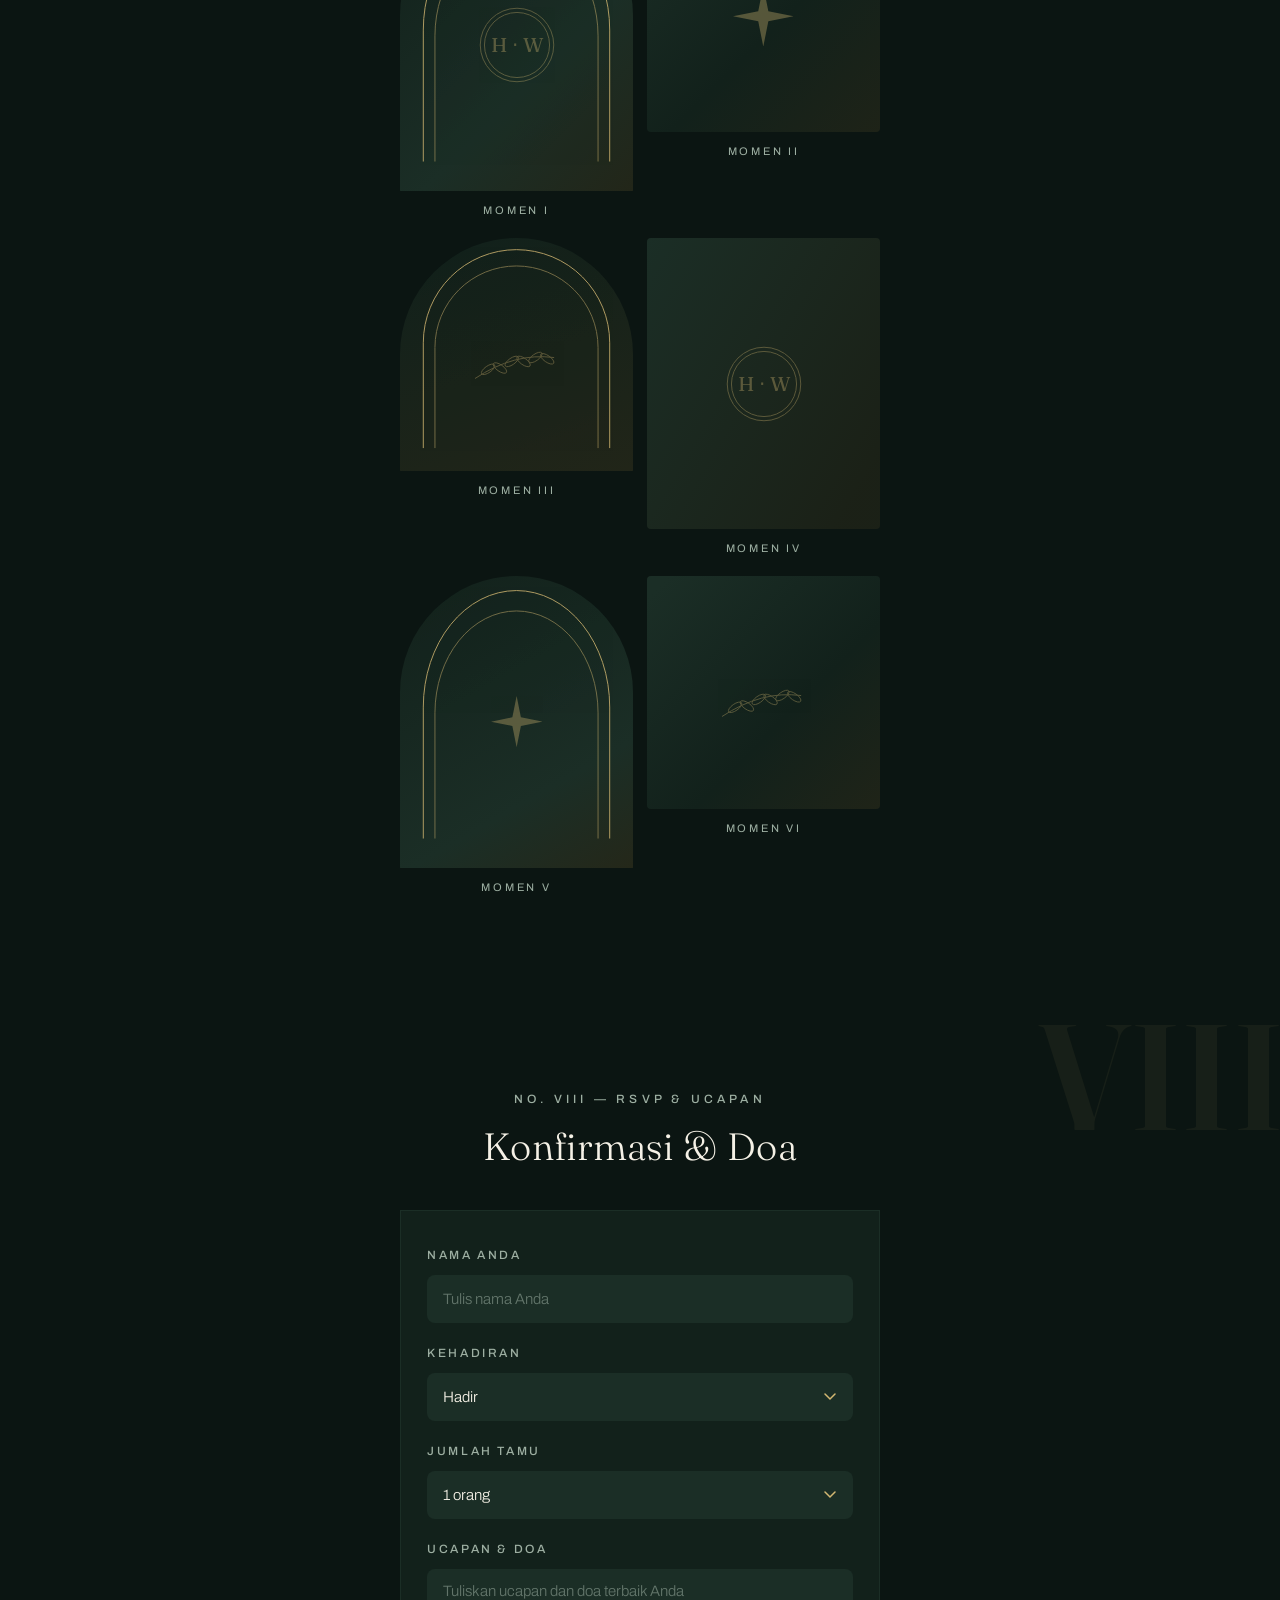
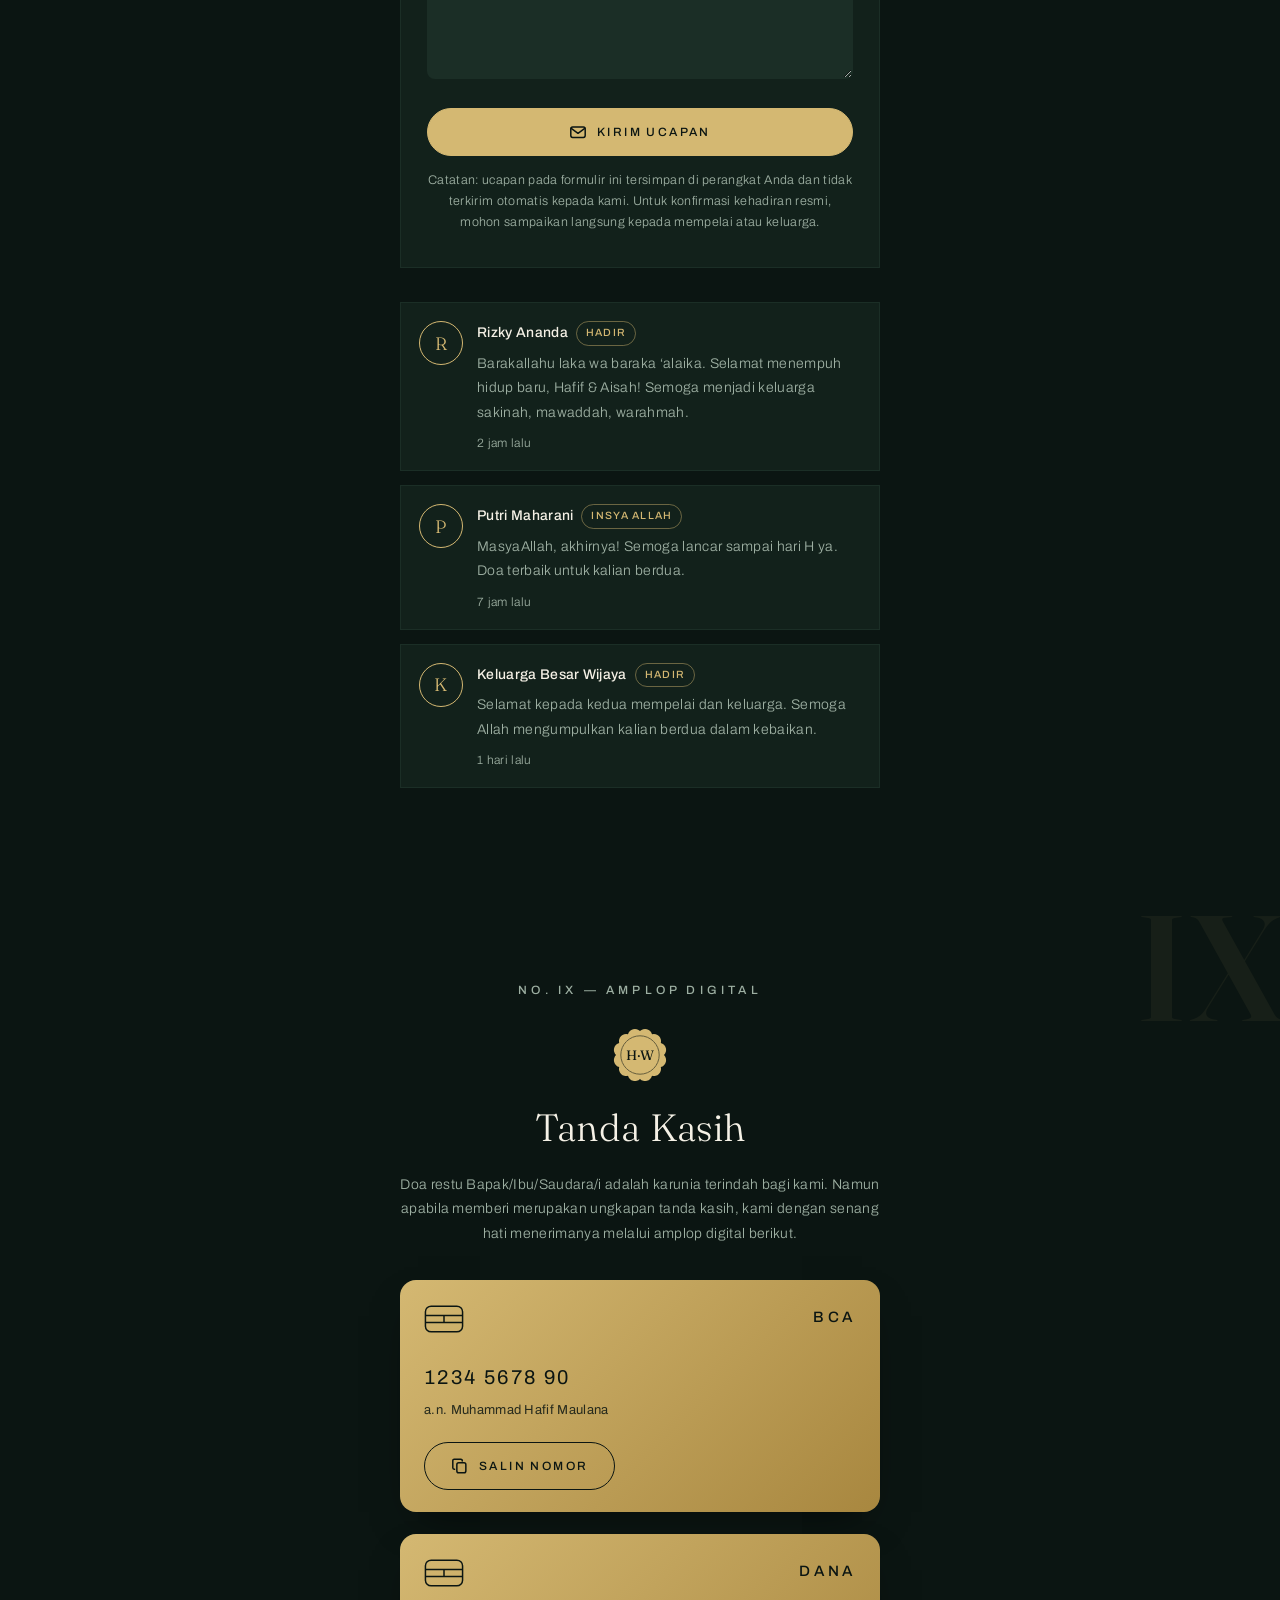
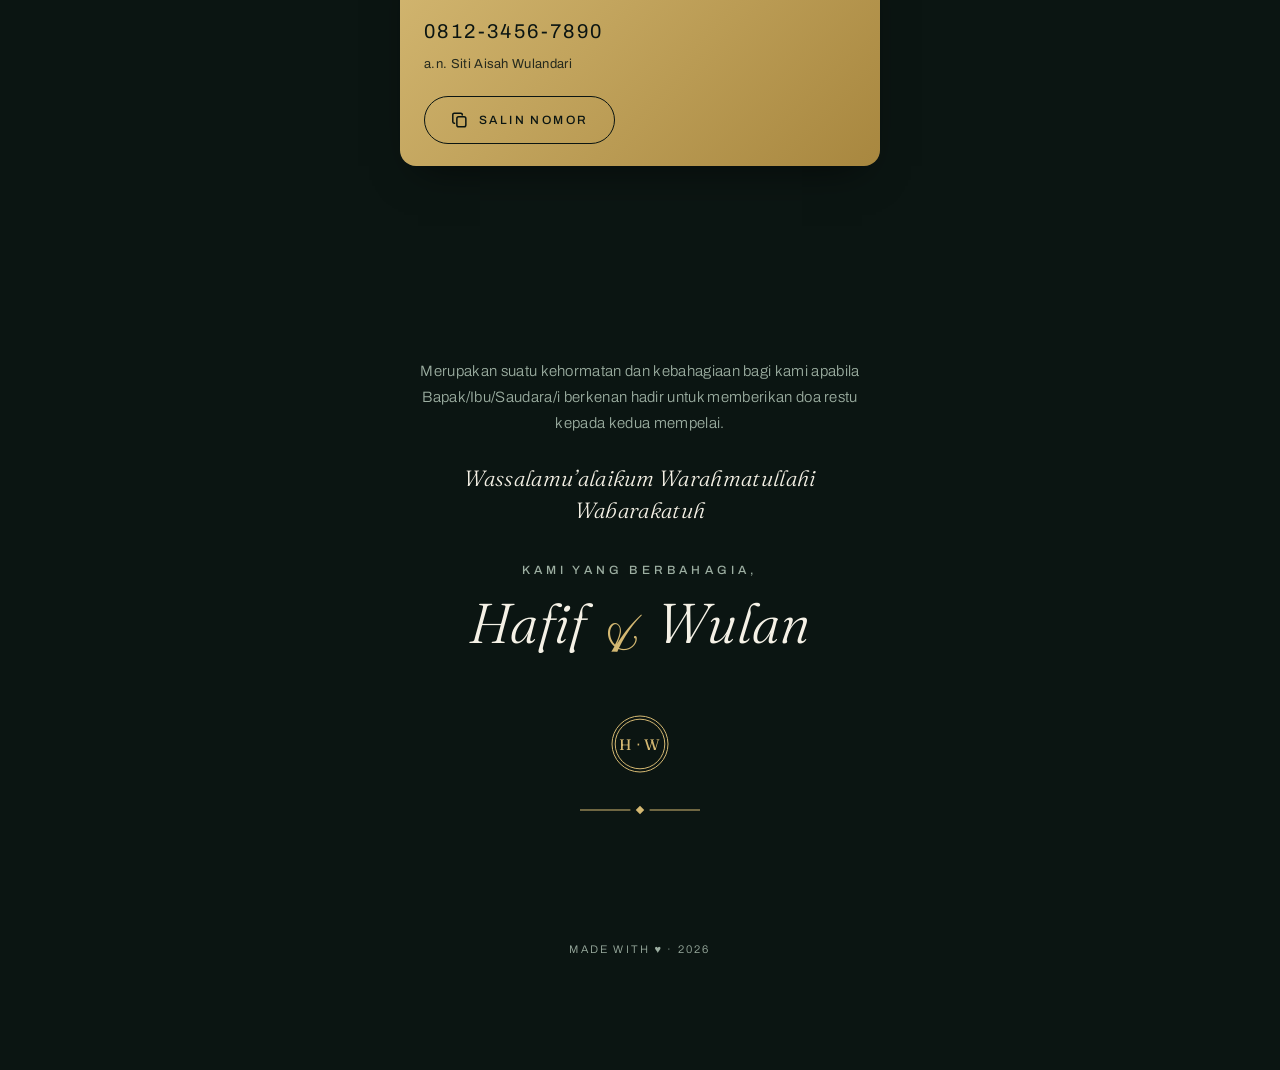
==== commit 5a7c9908: "fix: monogram jadi H·W (Hafif & Wulan), inisial ikut nama panggilan" ====
--- a/index.html
+++ b/index.html
@@ -48,7 +48,7 @@
   <symbol id="monogram" viewBox="0 0 80 80">
     <circle cx="40" cy="40" r="35" fill="none" stroke="currentColor" stroke-width="1" vector-effect="non-scaling-stroke" pathLength="1"/>
     <circle cx="40" cy="40" r="31" fill="none" stroke="currentColor" stroke-width="1" vector-effect="non-scaling-stroke" pathLength="1"/>
-    <text x="40" y="47" text-anchor="middle" font-family="Fraunces, Georgia, serif" font-weight="400" font-size="19" fill="currentColor">H &#8231; A</text>
+    <text id="monogramText" x="40" y="47" text-anchor="middle" font-family="Fraunces, Georgia, serif" font-weight="400" font-size="19" fill="currentColor">H &#8231; W</text>
   </symbol>
 
   <!-- 3. Ranting zaitun -->
@@ -89,7 +89,7 @@
       A9 9 0 0 1 55 14.02 A9 9 0 0 1 65.98 25 A9 9 0 0 1 70 40 Z"
       fill="currentColor" stroke="none"/>
     <circle cx="40" cy="40" r="24" fill="none" stroke="#0B1512" stroke-width="1" opacity="0.55" vector-effect="non-scaling-stroke"/>
-    <text x="40" y="46" text-anchor="middle" font-family="Fraunces, Georgia, serif" font-weight="400" font-size="17" fill="#0B1512">H&#183;A</text>
+    <text id="sealText" x="40" y="46" text-anchor="middle" font-family="Fraunces, Georgia, serif" font-weight="400" font-size="17" fill="#0B1512">H&#183;W</text>
   </symbol>
 
   <!-- 8. Chip kartu -->
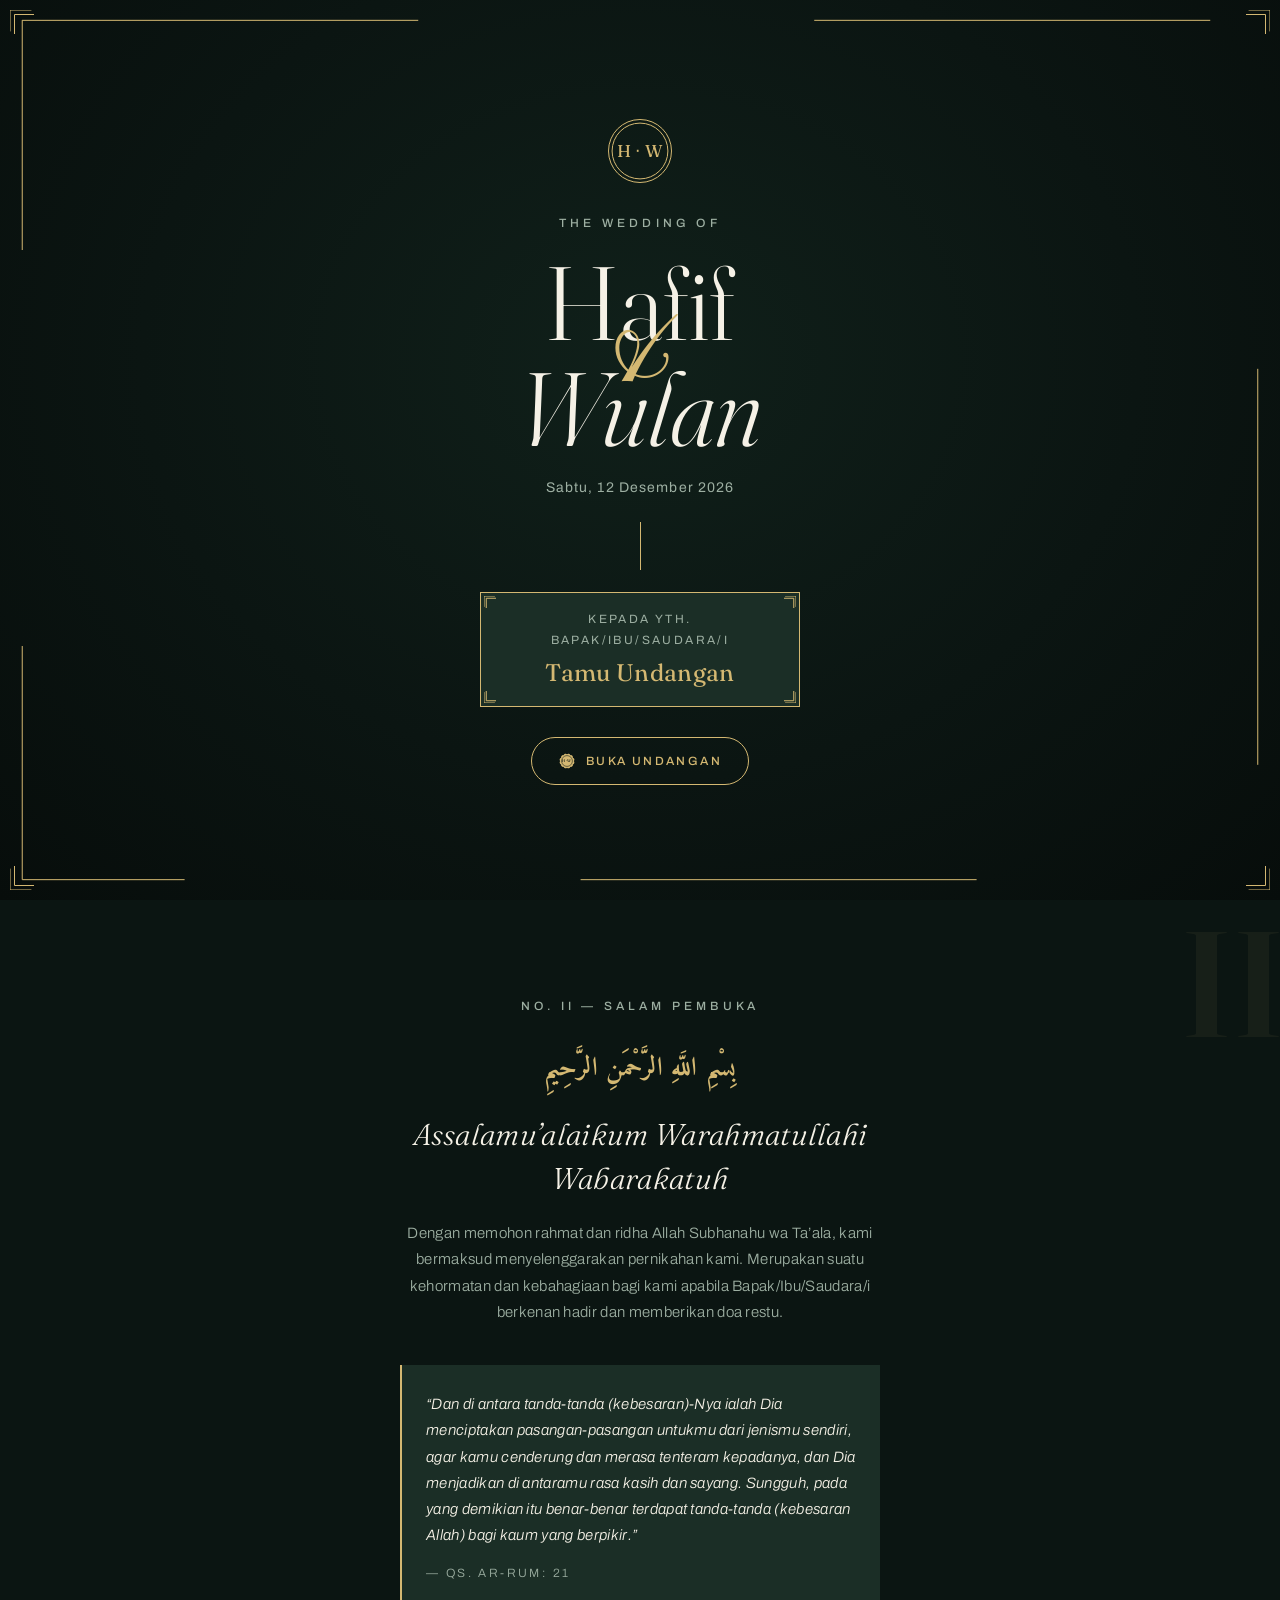
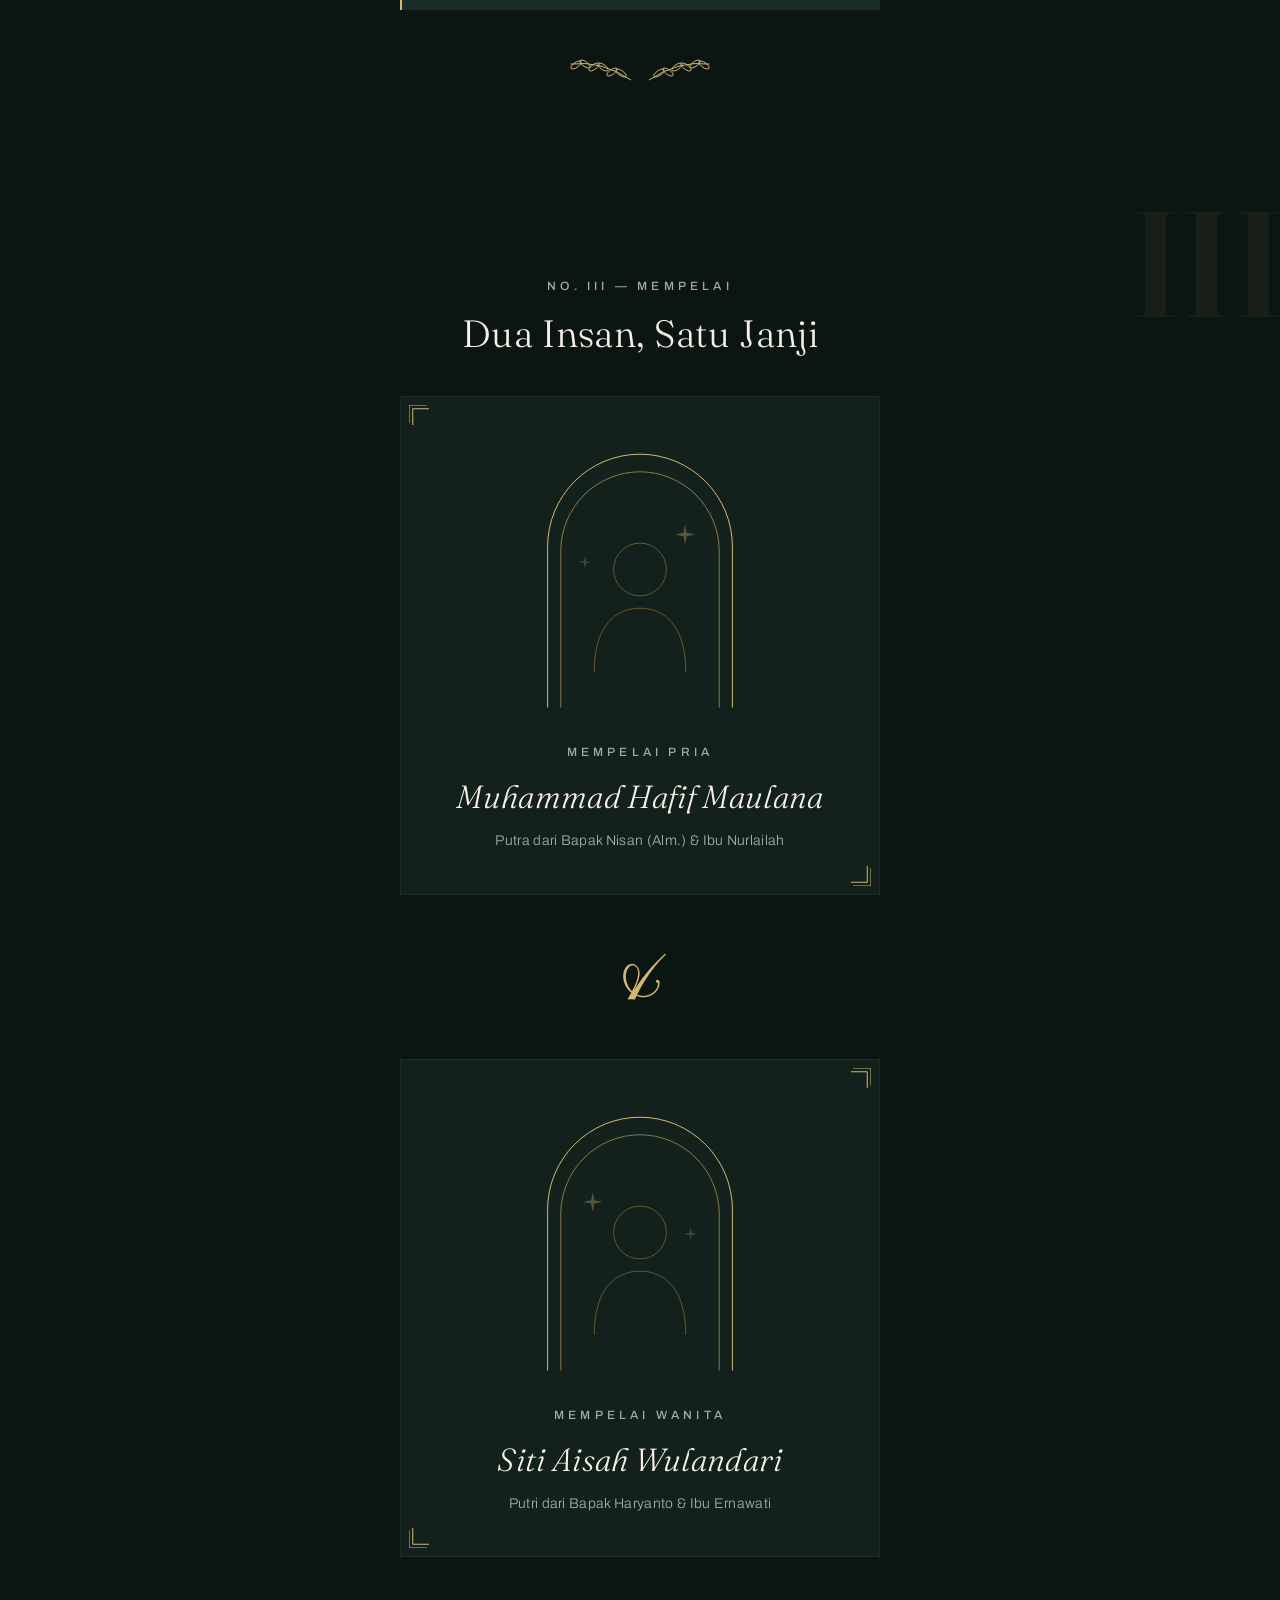
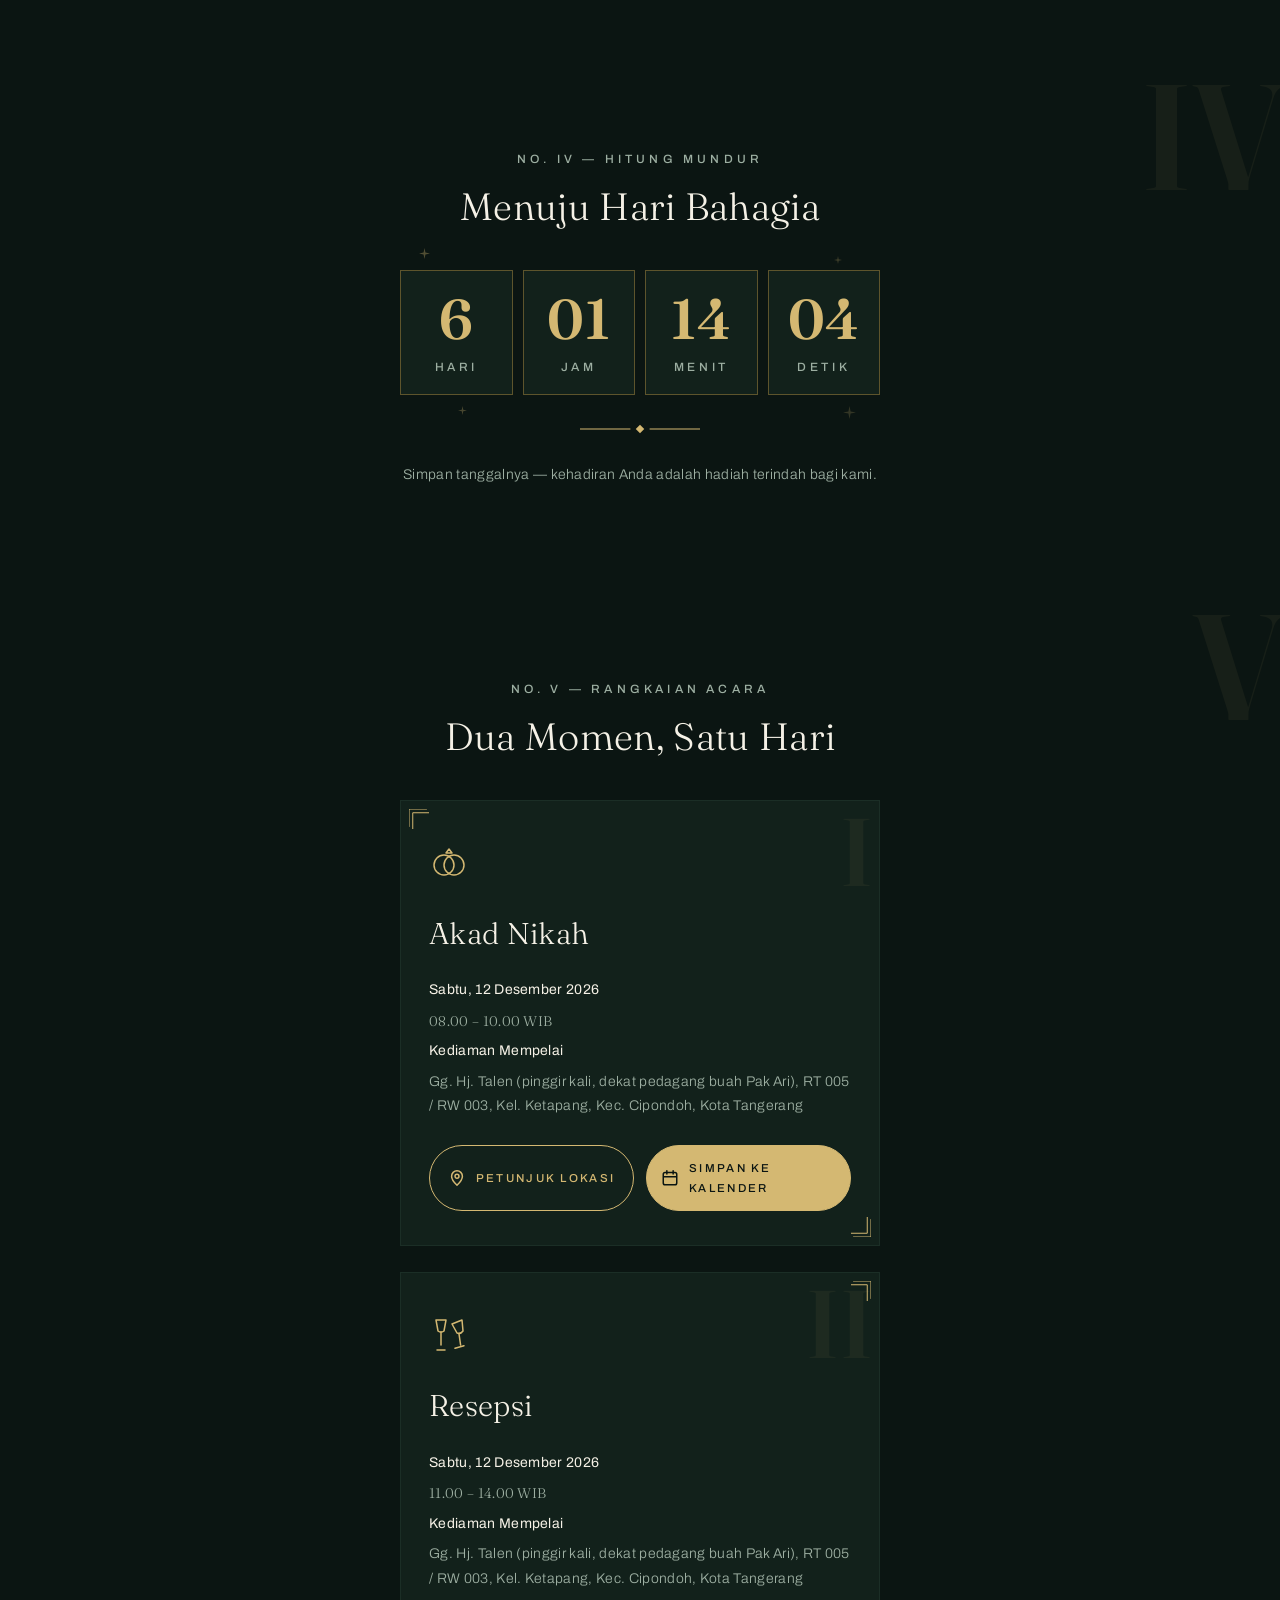
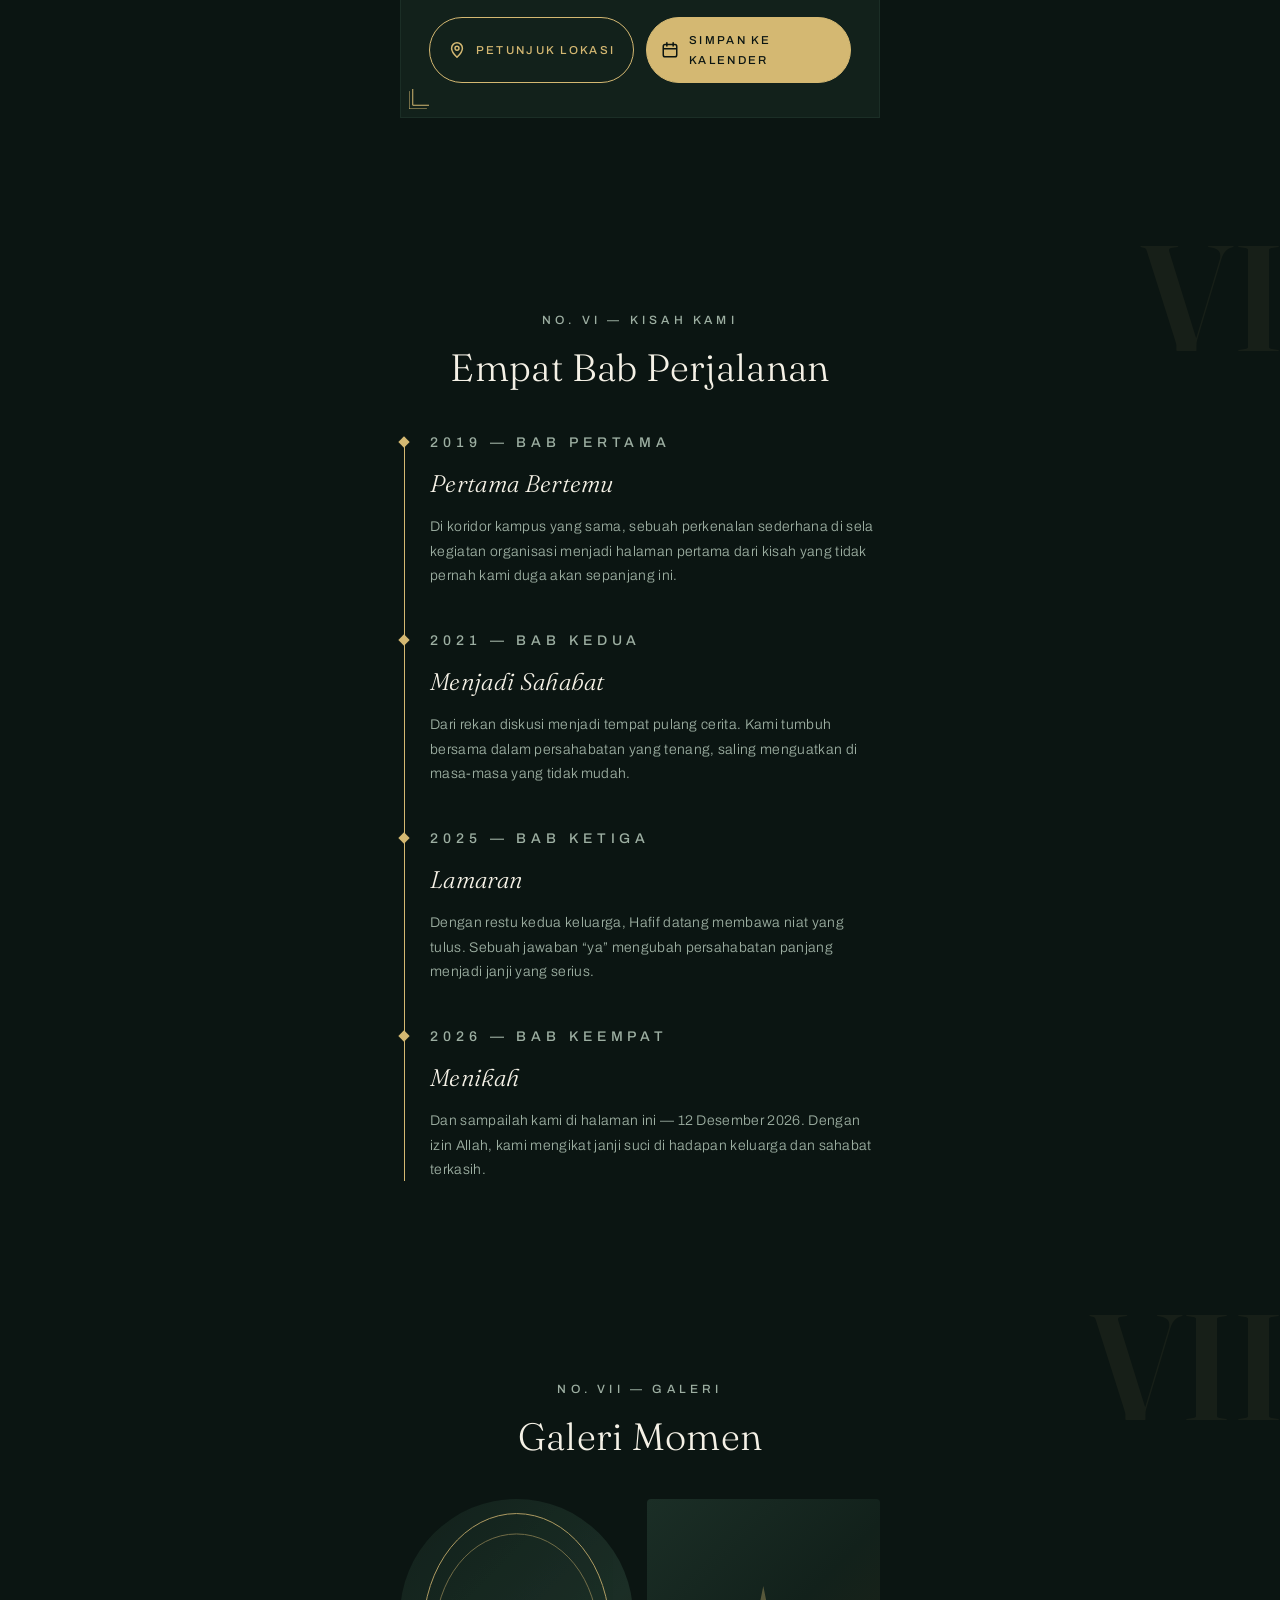
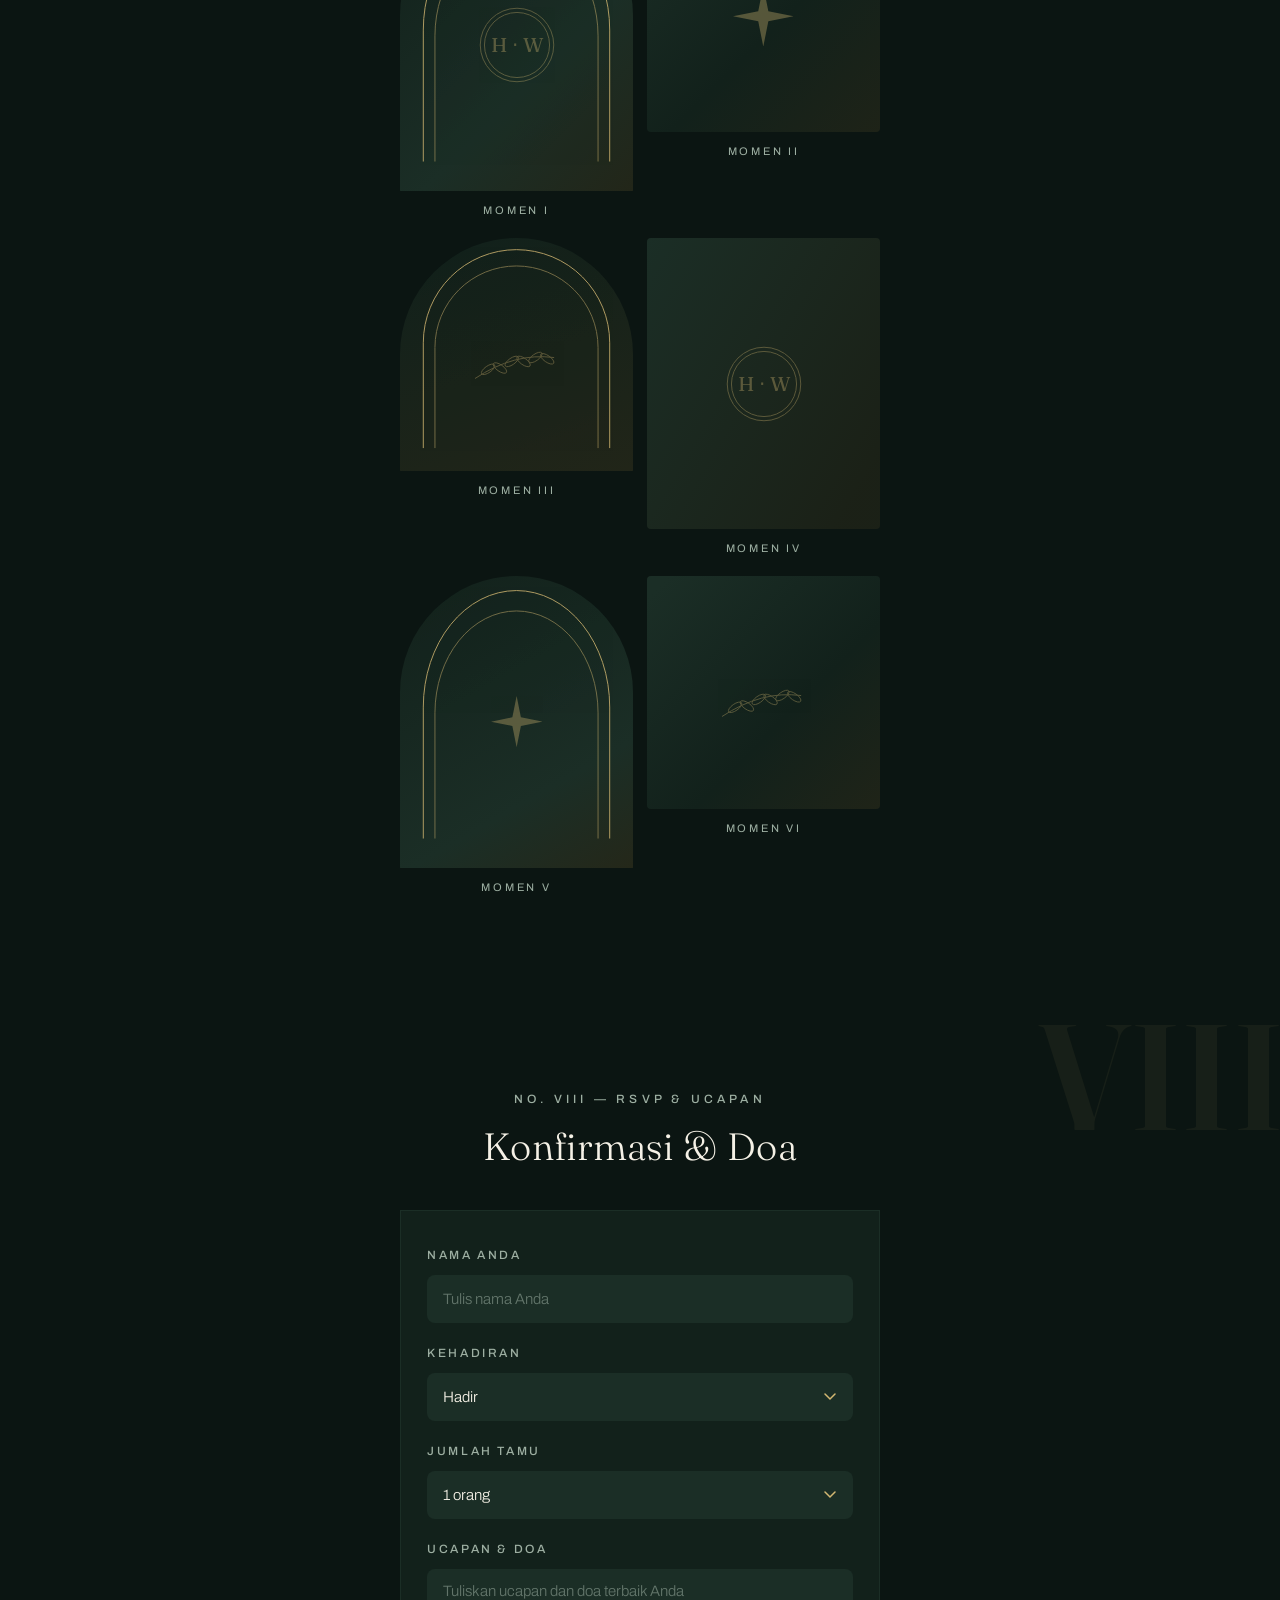
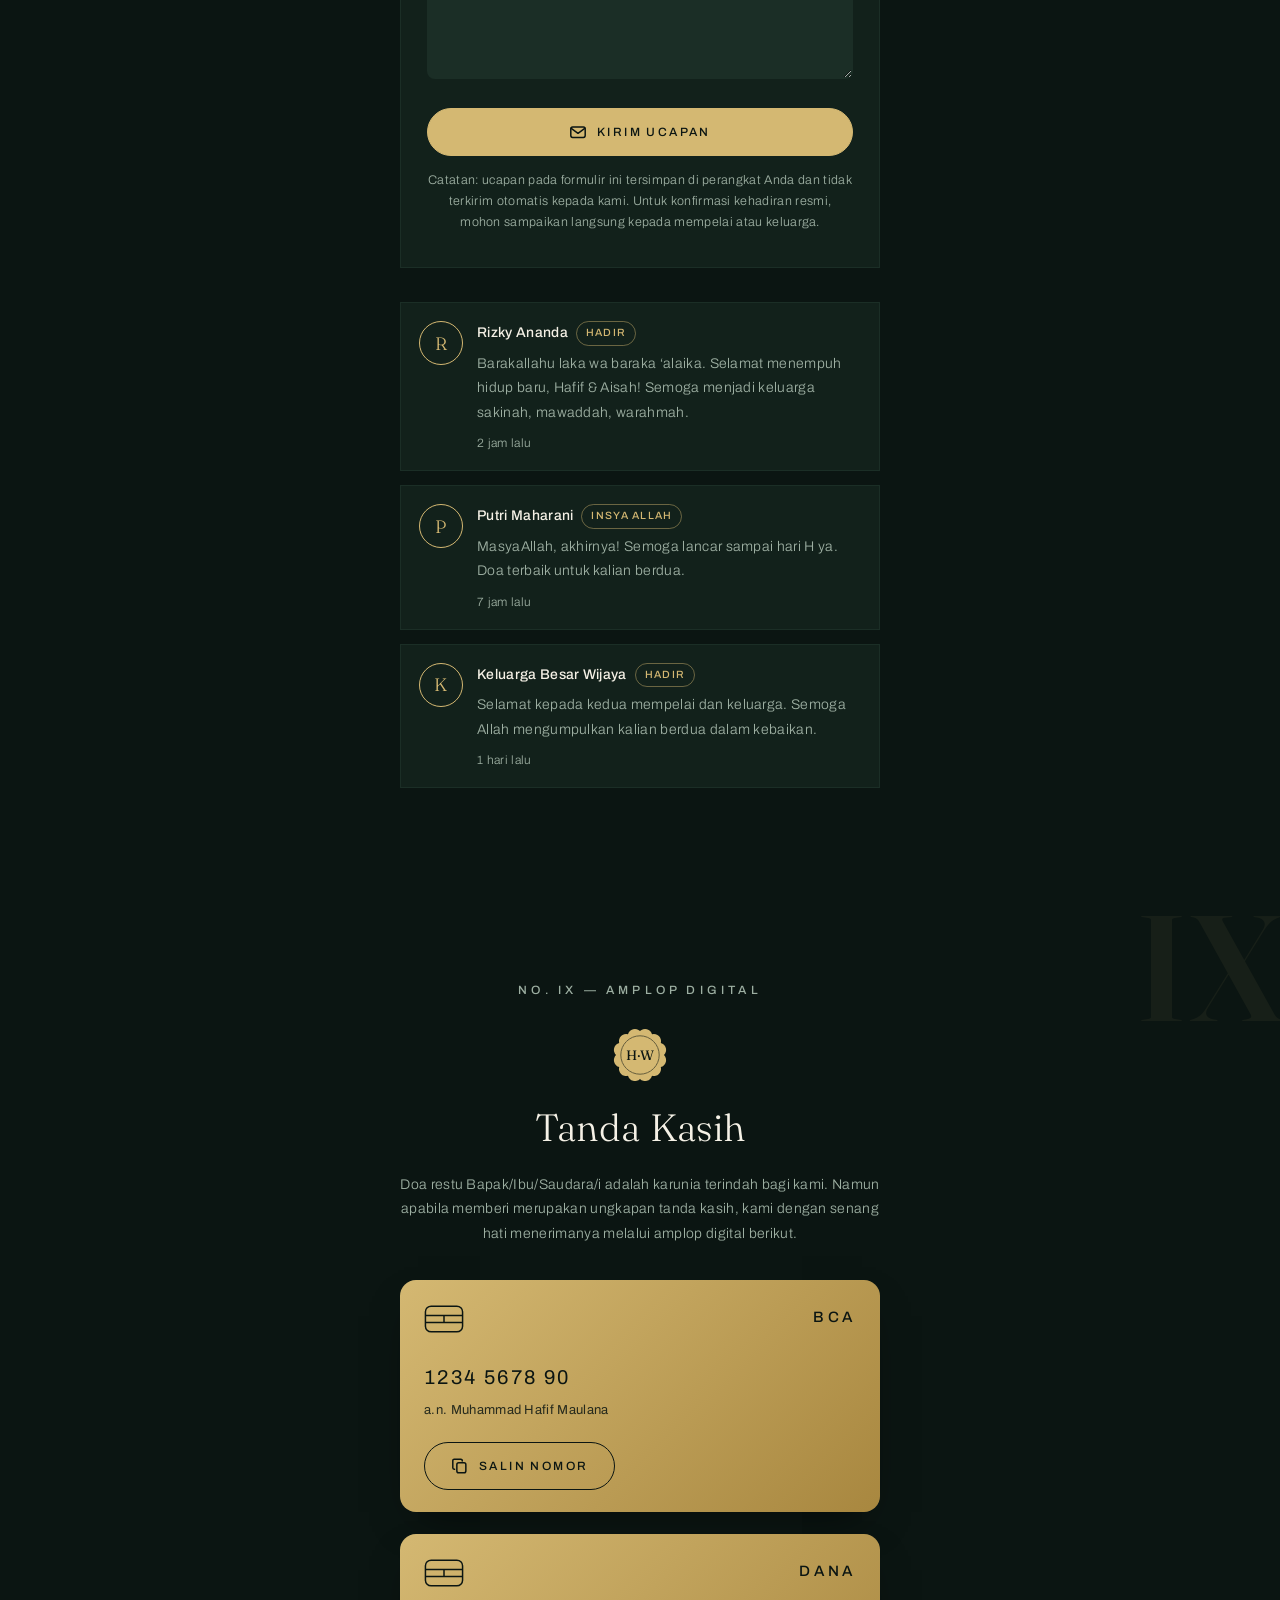
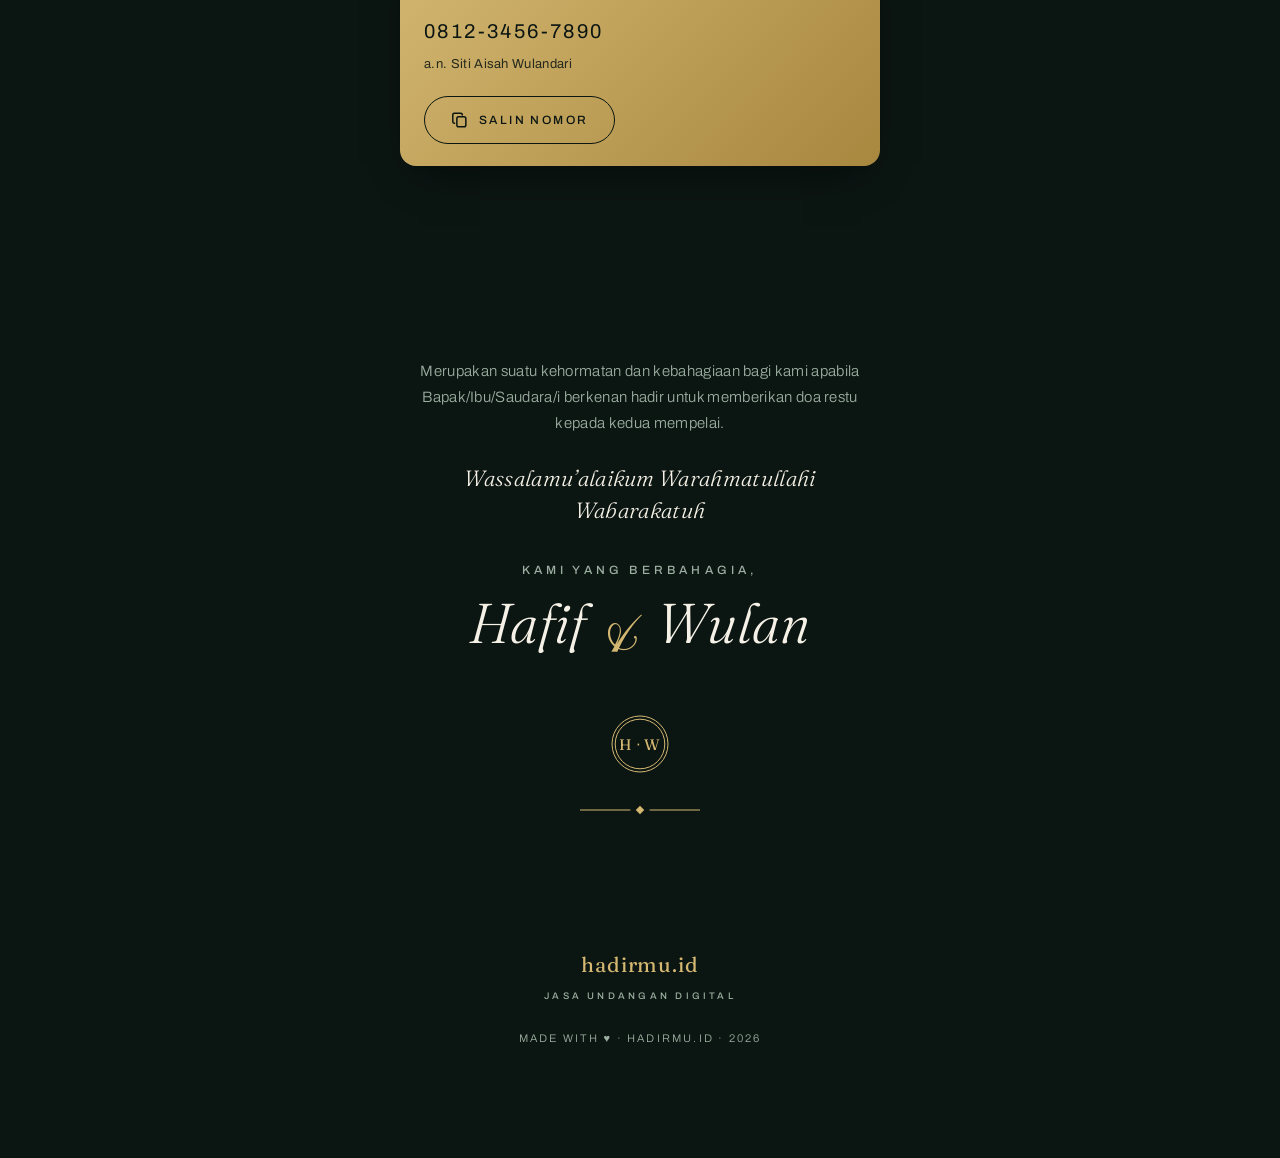
==== commit e9ca660f: "add: watermark hadirmu.id di panel admin (footer & login)" ====
--- a/index.html
+++ b/index.html
@@ -610,7 +610,13 @@
     </div>
   </section>
 
-  <p class="footer-note">Made with &#9829; &#183; 2026</p>
+  <footer class="footer-note">
+    <a class="footer-brand" href="https://hadirmu.id" target="_blank" rel="noopener" aria-label="hadirmu.id — jasa undangan digital">
+      <span class="footer-brand-name">hadirmu.id</span>
+      <span class="footer-brand-tag">Jasa Undangan Digital</span>
+    </a>
+    <p class="footer-made">Made with &#9829; &#183; hadirmu.id &#183; 2026</p>
+  </footer>
 </main>
 
 <!-- Tombol musik floating -->
--- a/css/style.css
+++ b/css/style.css
@@ -880,11 +880,41 @@
 .closing-mono { width: 64px; height: 64px; color: var(--gold); margin: 34px auto 0; display: block; }
 .footer-note {
   text-align: center;
+  padding: 0 24px 110px;
+}
+/* Watermark / kredit vendor: hadirmu.id */
+.footer-brand {
+  display: inline-flex;
+  flex-direction: column;
+  align-items: center;
+  gap: 5px;
+  text-decoration: none;
+  margin-bottom: 18px;
+  padding: 6px 4px;
+}
+.footer-brand-name {
+  font-family: 'Fraunces', Georgia, serif;
+  font-weight: 400;
+  font-size: 21px;
+  letter-spacing: 0.04em;
+  color: var(--gold);
+  transition: color 0.3s ease;
+}
+.footer-brand-tag {
+  font-family: 'Archivo', Arial, sans-serif;
+  font-size: 9.5px;
+  font-weight: 500;
+  letter-spacing: 0.34em;
+  text-transform: uppercase;
+  color: var(--muted);
+}
+.footer-brand:hover .footer-brand-name,
+.footer-brand:focus-visible .footer-brand-name { color: var(--ink); }
+.footer-made {
   font-size: 11px;
   letter-spacing: 0.2em;
   text-transform: uppercase;
   color: var(--muted);
-  padding: 0 24px 110px;
 }
 
 /* ============ MUSIC BUTTON ============ */
